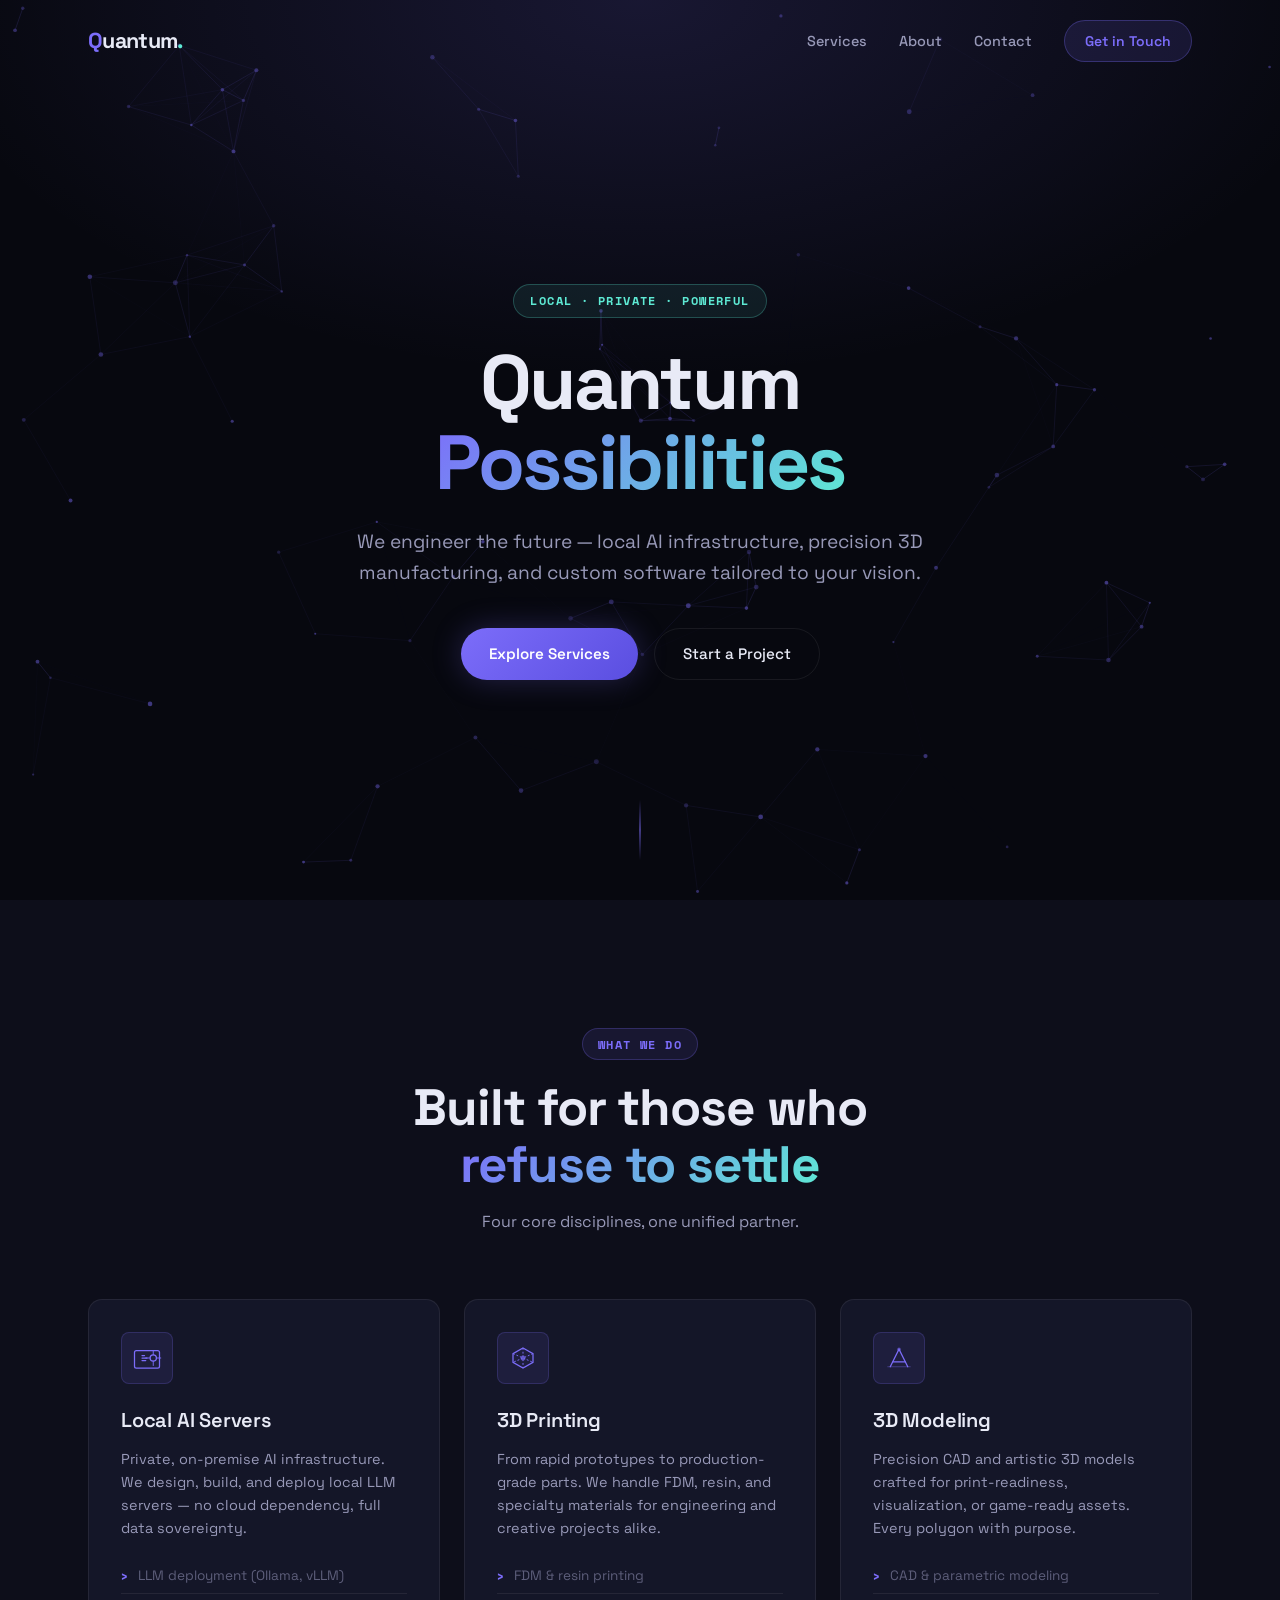
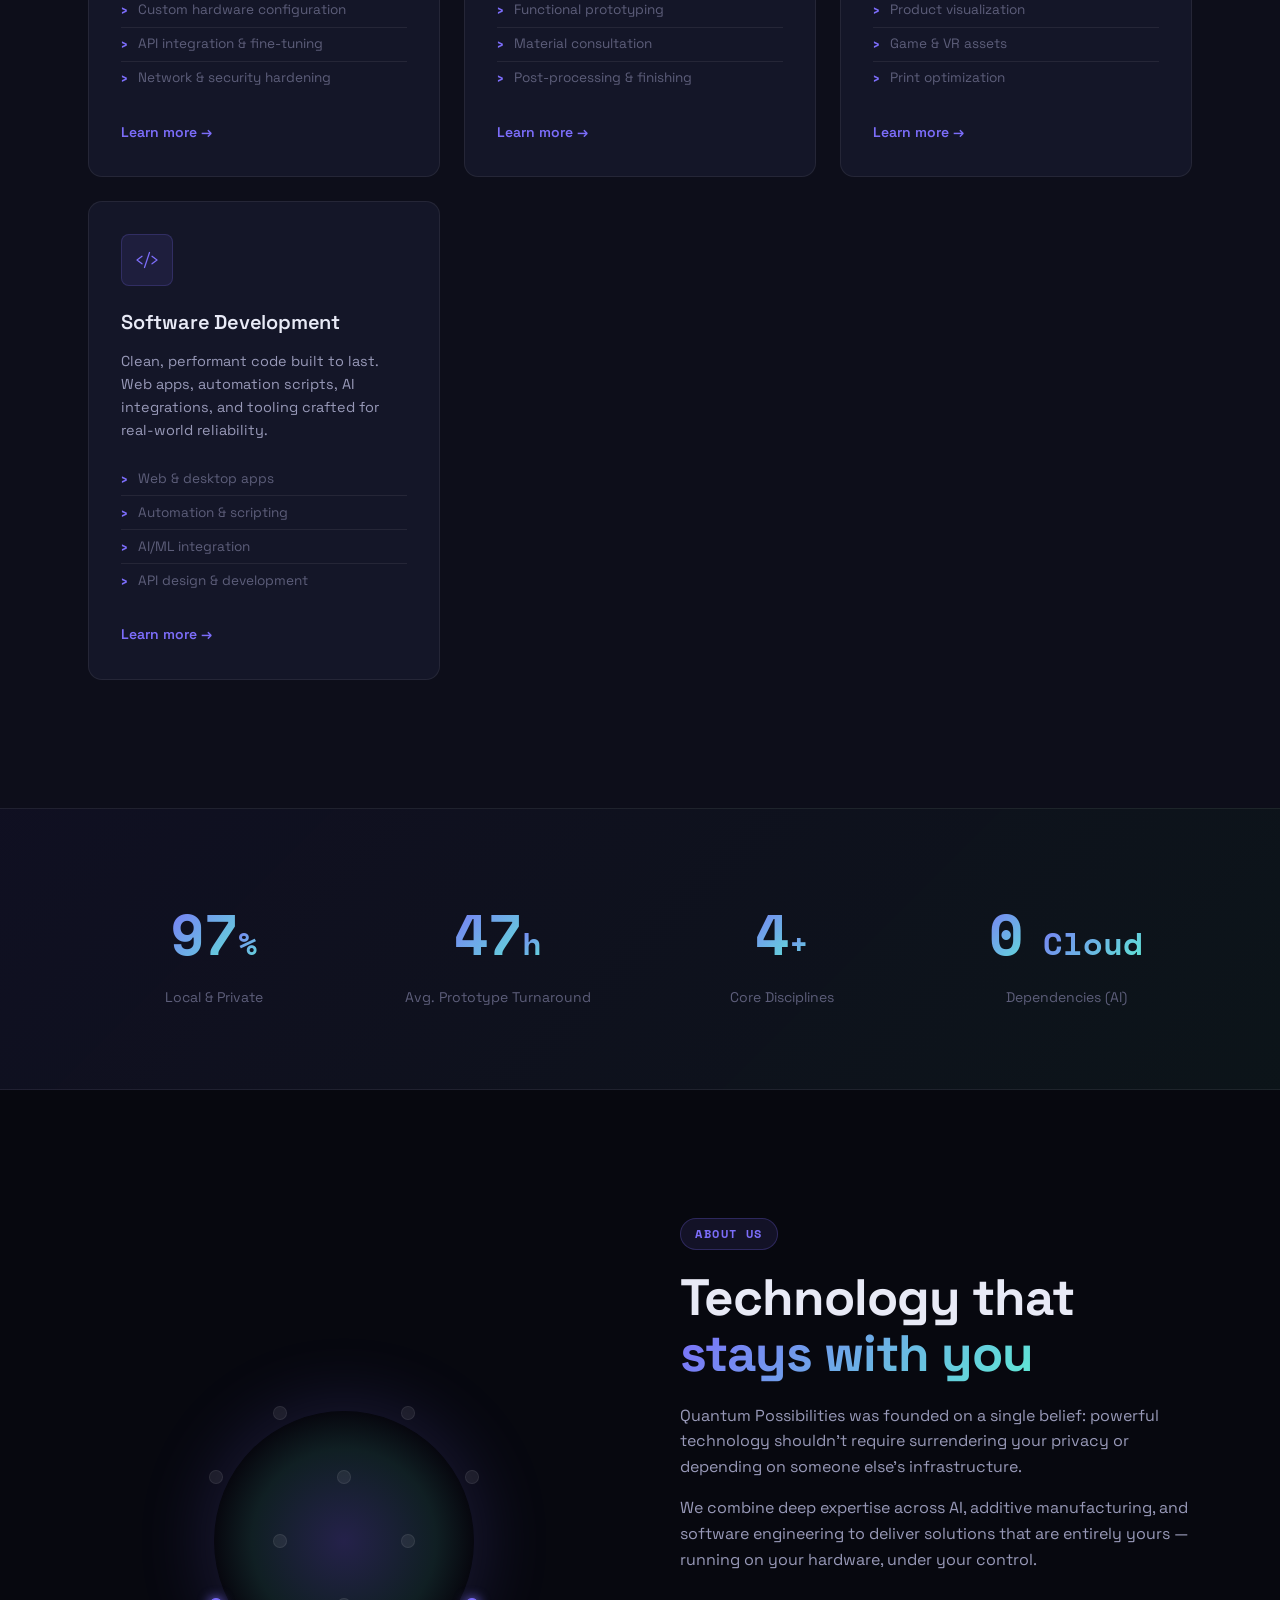
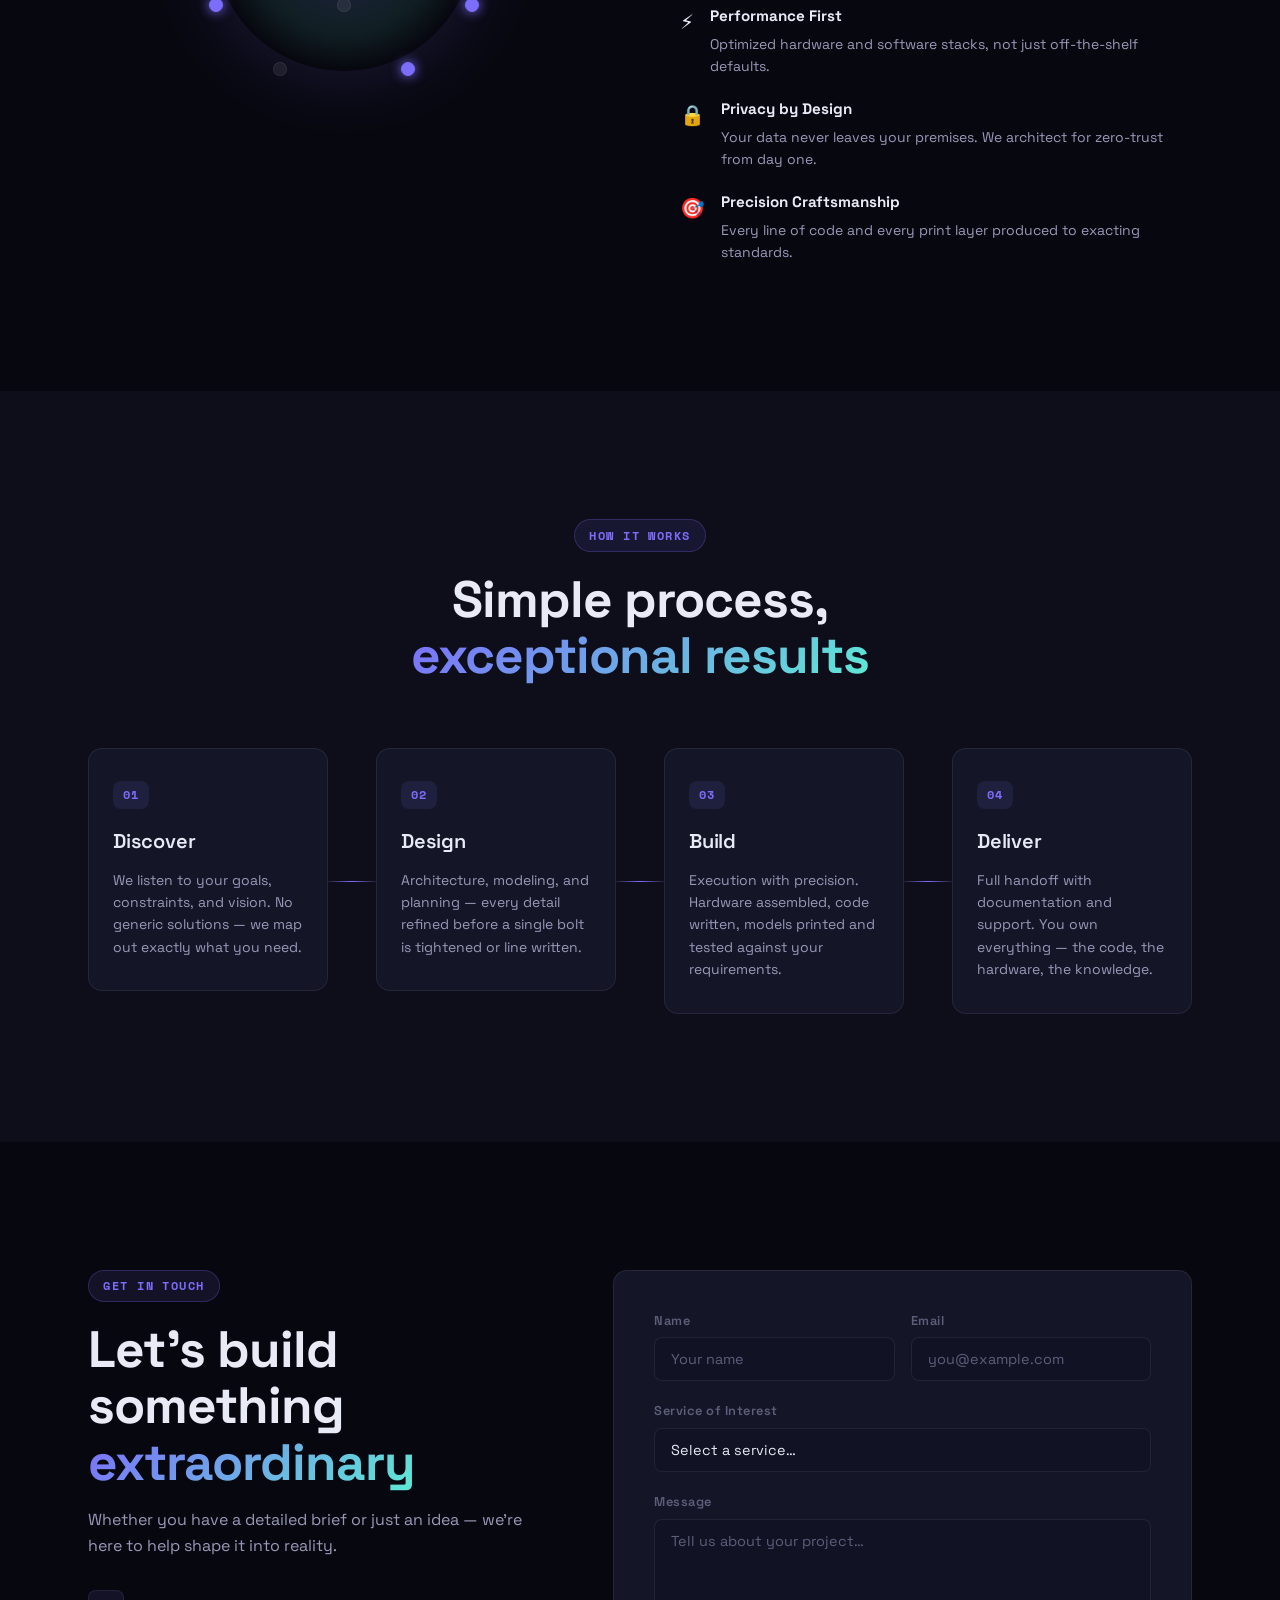
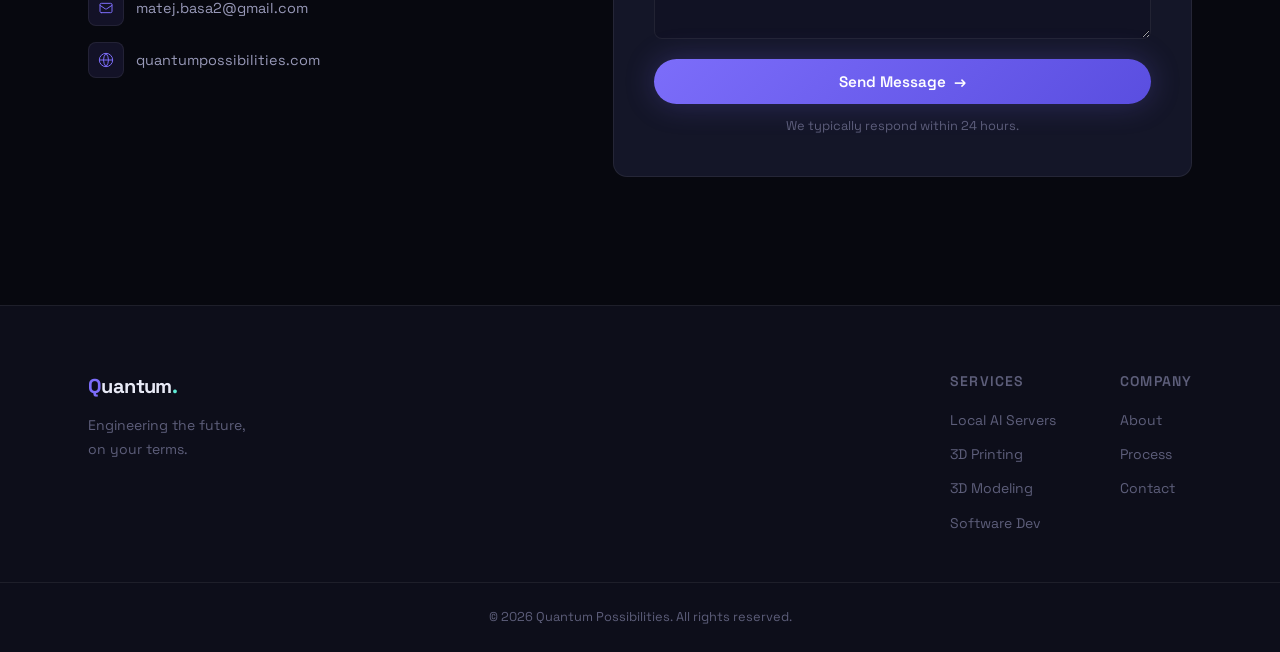
==== index.html @ c38cc066 "initial Quantum Possibilities site" ====
<!DOCTYPE html>
<html lang="en">
<head>
  <meta charset="UTF-8" />
  <meta name="viewport" content="width=device-width, initial-scale=1.0" />
  <title>Quantum Possibilities — AI · 3D · Code</title>
  <meta name="description" content="Quantum Possibilities specializes in local AI server setups, 3D printing, 3D modeling, and custom software development." />
  <link rel="stylesheet" href="assets/style.css" />
  <link rel="preconnect" href="https://fonts.googleapis.com" />
  <link rel="preconnect" href="https://fonts.gstatic.com" crossorigin />
  <link href="https://fonts.googleapis.com/css2?family=Space+Grotesk:wght@300;400;500;600;700&family=Space+Mono:wght@400;700&display=swap" rel="stylesheet" />
</head>
<body>

  <!-- NAV -->
  <nav id="nav">
    <div class="nav-inner">
      <a href="#hero" class="logo">
        <span class="logo-q">Q</span>uantum<span class="logo-dot">.</span>
      </a>
      <ul class="nav-links">
        <li><a href="#services">Services</a></li>
        <li><a href="#about">About</a></li>
        <li><a href="#contact">Contact</a></li>
      </ul>
      <a href="#contact" class="btn-nav">Get in Touch</a>
      <button class="hamburger" id="hamburger" aria-label="Toggle menu">
        <span></span><span></span><span></span>
      </button>
    </div>
    <div class="mobile-menu" id="mobile-menu">
      <a href="#services">Services</a>
      <a href="#about">About</a>
      <a href="#contact">Contact</a>
    </div>
  </nav>

  <!-- HERO -->
  <section id="hero">
    <canvas id="particle-canvas"></canvas>
    <div class="hero-content">
      <div class="hero-badge reveal">Local · Private · Powerful</div>
      <h1 class="reveal">
        Quantum<br />
        <span class="gradient-text">Possibilities</span>
      </h1>
      <p class="hero-sub reveal">
        We engineer the future — local AI infrastructure, precision 3D manufacturing,
        and custom software tailored to your vision.
      </p>
      <div class="hero-cta reveal">
        <a href="#services" class="btn-primary">Explore Services</a>
        <a href="#contact" class="btn-ghost">Start a Project</a>
      </div>
    </div>
    <div class="scroll-indicator">
      <div class="scroll-line"></div>
    </div>
  </section>

  <!-- SERVICES -->
  <section id="services">
    <div class="container">
      <div class="section-header">
        <span class="section-label reveal">What We Do</span>
        <h2 class="reveal">Built for those who<br /><span class="gradient-text">refuse to settle</span></h2>
        <p class="section-sub reveal">Four core disciplines, one unified partner.</p>
      </div>

      <div class="services-grid">

        <div class="service-card reveal" data-delay="0">
          <div class="card-glow"></div>
          <div class="card-icon">
            <svg viewBox="0 0 48 48" fill="none" xmlns="http://www.w3.org/2000/svg">
              <rect x="4" y="12" width="40" height="28" rx="3" stroke="currentColor" stroke-width="2"/>
              <path d="M16 20h4M16 24h8M16 28h6" stroke="currentColor" stroke-width="2" stroke-linecap="round"/>
              <circle cx="34" cy="24" r="5" stroke="currentColor" stroke-width="2"/>
              <path d="M34 19v-7M34 29v7M29 24h-7M39 24h7" stroke="currentColor" stroke-width="1.5" stroke-linecap="round"/>
            </svg>
          </div>
          <h3>Local AI Servers</h3>
          <p>Private, on-premise AI infrastructure. We design, build, and deploy local LLM servers — no cloud dependency, full data sovereignty.</p>
          <ul class="card-features">
            <li>LLM deployment (Ollama, vLLM)</li>
            <li>Custom hardware configuration</li>
            <li>API integration & fine-tuning</li>
            <li>Network & security hardening</li>
          </ul>
          <a href="#contact" class="card-link">Learn more →</a>
        </div>

        <div class="service-card reveal" data-delay="100">
          <div class="card-glow"></div>
          <div class="card-icon">
            <svg viewBox="0 0 48 48" fill="none" xmlns="http://www.w3.org/2000/svg">
              <path d="M24 8L40 17V31L24 40L8 31V17L24 8Z" stroke="currentColor" stroke-width="2"/>
              <path d="M24 8V40M8 17L40 31M40 17L8 31" stroke="currentColor" stroke-width="1.5" stroke-dasharray="3 3"/>
              <circle cx="24" cy="24" r="4" fill="currentColor" opacity="0.6"/>
            </svg>
          </div>
          <h3>3D Printing</h3>
          <p>From rapid prototypes to production-grade parts. We handle FDM, resin, and specialty materials for engineering and creative projects alike.</p>
          <ul class="card-features">
            <li>FDM & resin printing</li>
            <li>Functional prototyping</li>
            <li>Material consultation</li>
            <li>Post-processing & finishing</li>
          </ul>
          <a href="#contact" class="card-link">Learn more →</a>
        </div>

        <div class="service-card reveal" data-delay="200">
          <div class="card-glow"></div>
          <div class="card-icon">
            <svg viewBox="0 0 48 48" fill="none" xmlns="http://www.w3.org/2000/svg">
              <path d="M10 38L24 10L38 38" stroke="currentColor" stroke-width="2" stroke-linecap="round"/>
              <path d="M14 30h20" stroke="currentColor" stroke-width="2" stroke-linecap="round"/>
              <circle cx="24" cy="10" r="3" fill="currentColor" opacity="0.5"/>
              <path d="M6 38h36" stroke="currentColor" stroke-width="1.5" stroke-linecap="round" opacity="0.4"/>
            </svg>
          </div>
          <h3>3D Modeling</h3>
          <p>Precision CAD and artistic 3D models crafted for print-readiness, visualization, or game-ready assets. Every polygon with purpose.</p>
          <ul class="card-features">
            <li>CAD & parametric modeling</li>
            <li>Product visualization</li>
            <li>Game & VR assets</li>
            <li>Print optimization</li>
          </ul>
          <a href="#contact" class="card-link">Learn more →</a>
        </div>

        <div class="service-card reveal" data-delay="300">
          <div class="card-glow"></div>
          <div class="card-icon">
            <svg viewBox="0 0 48 48" fill="none" xmlns="http://www.w3.org/2000/svg">
              <path d="M16 18L8 24L16 30" stroke="currentColor" stroke-width="2" stroke-linecap="round" stroke-linejoin="round"/>
              <path d="M32 18L40 24L32 30" stroke="currentColor" stroke-width="2" stroke-linecap="round" stroke-linejoin="round"/>
              <path d="M28 12L20 36" stroke="currentColor" stroke-width="2" stroke-linecap="round"/>
            </svg>
          </div>
          <h3>Software Development</h3>
          <p>Clean, performant code built to last. Web apps, automation scripts, AI integrations, and tooling crafted for real-world reliability.</p>
          <ul class="card-features">
            <li>Web & desktop apps</li>
            <li>Automation & scripting</li>
            <li>AI/ML integration</li>
            <li>API design & development</li>
          </ul>
          <a href="#contact" class="card-link">Learn more →</a>
        </div>

      </div>
    </div>
  </section>

  <!-- STATS -->
  <section id="stats">
    <div class="container">
      <div class="stats-grid">
        <div class="stat reveal">
          <span class="stat-number" data-target="100">0</span><span class="stat-suffix">%</span>
          <span class="stat-label">Local & Private</span>
        </div>
        <div class="stat reveal" data-delay="100">
          <span class="stat-number" data-target="48">0</span><span class="stat-suffix">h</span>
          <span class="stat-label">Avg. Prototype Turnaround</span>
        </div>
        <div class="stat reveal" data-delay="200">
          <span class="stat-number" data-target="4">0</span><span class="stat-suffix">+</span>
          <span class="stat-label">Core Disciplines</span>
        </div>
        <div class="stat reveal" data-delay="300">
          <span class="stat-number" data-target="0">0</span><span class="stat-suffix"> Cloud</span>
          <span class="stat-label">Dependencies (AI)</span>
        </div>
      </div>
    </div>
  </section>

  <!-- ABOUT -->
  <section id="about">
    <div class="container about-inner">
      <div class="about-visual reveal">
        <div class="about-orb"></div>
        <div class="about-grid-art">
          <div class="grid-node" style="--r:1;--c:2"></div>
          <div class="grid-node" style="--r:1;--c:4"></div>
          <div class="grid-node" style="--r:2;--c:1"></div>
          <div class="grid-node" style="--r:2;--c:3"></div>
          <div class="grid-node" style="--r:2;--c:5"></div>
          <div class="grid-node" style="--r:3;--c:2"></div>
          <div class="grid-node" style="--r:3;--c:4"></div>
          <div class="grid-node active" style="--r:4;--c:1"></div>
          <div class="grid-node" style="--r:4;--c:3"></div>
          <div class="grid-node active" style="--r:4;--c:5"></div>
          <div class="grid-node" style="--r:5;--c:2"></div>
          <div class="grid-node active" style="--r:5;--c:4"></div>
        </div>
      </div>
      <div class="about-text">
        <span class="section-label reveal">About Us</span>
        <h2 class="reveal">Technology that<br /><span class="gradient-text">stays with you</span></h2>
        <p class="reveal">Quantum Possibilities was founded on a single belief: powerful technology shouldn't require surrendering your privacy or depending on someone else's infrastructure.</p>
        <p class="reveal">We combine deep expertise across AI, additive manufacturing, and software engineering to deliver solutions that are entirely yours — running on your hardware, under your control.</p>
        <div class="about-pillars reveal">
          <div class="pillar">
            <span class="pillar-icon">⚡</span>
            <div>
              <strong>Performance First</strong>
              <p>Optimized hardware and software stacks, not just off-the-shelf defaults.</p>
            </div>
          </div>
          <div class="pillar">
            <span class="pillar-icon">🔒</span>
            <div>
              <strong>Privacy by Design</strong>
              <p>Your data never leaves your premises. We architect for zero-trust from day one.</p>
            </div>
          </div>
          <div class="pillar">
            <span class="pillar-icon">🎯</span>
            <div>
              <strong>Precision Craftsmanship</strong>
              <p>Every line of code and every print layer produced to exacting standards.</p>
            </div>
          </div>
        </div>
      </div>
    </div>
  </section>

  <!-- PROCESS -->
  <section id="process">
    <div class="container">
      <div class="section-header">
        <span class="section-label reveal">How It Works</span>
        <h2 class="reveal">Simple process,<br /><span class="gradient-text">exceptional results</span></h2>
      </div>
      <div class="process-steps">
        <div class="process-step reveal">
          <div class="step-num">01</div>
          <h3>Discover</h3>
          <p>We listen to your goals, constraints, and vision. No generic solutions — we map out exactly what you need.</p>
        </div>
        <div class="process-connector"></div>
        <div class="process-step reveal" data-delay="100">
          <div class="step-num">02</div>
          <h3>Design</h3>
          <p>Architecture, modeling, and planning — every detail refined before a single bolt is tightened or line written.</p>
        </div>
        <div class="process-connector"></div>
        <div class="process-step reveal" data-delay="200">
          <div class="step-num">03</div>
          <h3>Build</h3>
          <p>Execution with precision. Hardware assembled, code written, models printed and tested against your requirements.</p>
        </div>
        <div class="process-connector"></div>
        <div class="process-step reveal" data-delay="300">
          <div class="step-num">04</div>
          <h3>Deliver</h3>
          <p>Full handoff with documentation and support. You own everything — the code, the hardware, the knowledge.</p>
        </div>
      </div>
    </div>
  </section>

  <!-- CONTACT -->
  <section id="contact">
    <div class="container contact-inner">
      <div class="contact-info">
        <span class="section-label reveal">Get in Touch</span>
        <h2 class="reveal">Let's build something<br /><span class="gradient-text">extraordinary</span></h2>
        <p class="reveal">Whether you have a detailed brief or just an idea — we're here to help shape it into reality.</p>
        <div class="contact-details reveal">
          <div class="contact-item">
            <span class="contact-icon">
              <svg viewBox="0 0 24 24" fill="none"><path d="M3 8l7.89 5.26a2 2 0 002.22 0L21 8M5 19h14a2 2 0 002-2V7a2 2 0 00-2-2H5a2 2 0 00-2 2v10a2 2 0 002 2z" stroke="currentColor" stroke-width="1.5" stroke-linecap="round"/></svg>
            </span>
            <span>matej.basa2@gmail.com</span>
          </div>
          <div class="contact-item">
            <span class="contact-icon">
              <svg viewBox="0 0 24 24" fill="none"><circle cx="12" cy="12" r="10" stroke="currentColor" stroke-width="1.5"/><path d="M2 12h20M12 2a15.3 15.3 0 010 20M12 2a15.3 15.3 0 000 20" stroke="currentColor" stroke-width="1.5"/></svg>
            </span>
            <span>quantumpossibilities.com</span>
          </div>
        </div>
      </div>

      <form class="contact-form reveal" id="contact-form" novalidate>
        <div class="form-row">
          <div class="form-group">
            <label for="name">Name</label>
            <input type="text" id="name" name="name" placeholder="Your name" required />
          </div>
          <div class="form-group">
            <label for="email">Email</label>
            <input type="email" id="email" name="email" placeholder="you@example.com" required />
          </div>
        </div>
        <div class="form-group">
          <label for="service">Service of Interest</label>
          <select id="service" name="service">
            <option value="">Select a service…</option>
            <option value="ai">Local AI Server Setup</option>
            <option value="printing">3D Printing</option>
            <option value="modeling">3D Modeling</option>
            <option value="software">Software Development</option>
            <option value="multiple">Multiple Services</option>
          </select>
        </div>
        <div class="form-group">
          <label for="message">Message</label>
          <textarea id="message" name="message" rows="5" placeholder="Tell us about your project…" required></textarea>
        </div>
        <button type="submit" class="btn-primary btn-full">
          <span class="btn-text">Send Message</span>
          <span class="btn-icon">→</span>
        </button>
        <p class="form-note">We typically respond within 24 hours.</p>
        <div class="form-success" id="form-success">
          <span>✓</span> Message sent! We'll be in touch soon.
        </div>
      </form>
    </div>
  </section>

  <!-- FOOTER -->
  <footer id="footer">
    <div class="container footer-inner">
      <div class="footer-brand">
        <a href="#hero" class="logo">
          <span class="logo-q">Q</span>uantum<span class="logo-dot">.</span>
        </a>
        <p>Engineering the future,<br />on your terms.</p>
      </div>
      <div class="footer-links">
        <div class="footer-col">
          <h4>Services</h4>
          <a href="#services">Local AI Servers</a>
          <a href="#services">3D Printing</a>
          <a href="#services">3D Modeling</a>
          <a href="#services">Software Dev</a>
        </div>
        <div class="footer-col">
          <h4>Company</h4>
          <a href="#about">About</a>
          <a href="#process">Process</a>
          <a href="#contact">Contact</a>
        </div>
      </div>
    </div>
    <div class="footer-bottom">
      <p>© 2026 Quantum Possibilities. All rights reserved.</p>
    </div>
  </footer>

  <script src="assets/main.js"></script>
</body>
</html>
---- assets/style.css ----
/* =============================================
   QUANTUM POSSIBILITIES — STYLESHEET
   ============================================= */

/* ----------- RESET & BASE ----------- */
*, *::before, *::after { box-sizing: border-box; margin: 0; padding: 0; }

:root {
  --bg:        #07080f;
  --bg-2:      #0d0e1a;
  --bg-3:      #111224;
  --surface:   #141628;
  --border:    rgba(255,255,255,0.07);
  --text:      #e8eaf6;
  --text-2:    #9899b8;
  --text-3:    #5d5e7a;
  --accent:    #7c6dfa;
  --accent-2:  #5eead4;
  --glow:      rgba(124,109,250,0.25);
  --radius:    14px;
  --radius-sm: 8px;
  --shadow:    0 0 0 1px var(--border);
  --font:      'Space Grotesk', system-ui, sans-serif;
  --mono:      'Space Mono', monospace;
  --transition: 0.3s cubic-bezier(0.4, 0, 0.2, 1);
}

html { scroll-behavior: smooth; font-size: 16px; }

body {
  font-family: var(--font);
  background: var(--bg);
  color: var(--text);
  line-height: 1.6;
  overflow-x: hidden;
  -webkit-font-smoothing: antialiased;
}

::selection { background: var(--accent); color: #fff; }

a { color: inherit; text-decoration: none; }

img, svg { display: block; }

/* ----------- TYPOGRAPHY ----------- */
h1 { font-size: clamp(2.8rem, 6vw, 5.5rem); font-weight: 700; line-height: 1.05; letter-spacing: -0.03em; }
h2 { font-size: clamp(2rem, 4vw, 3.2rem); font-weight: 700; line-height: 1.1; letter-spacing: -0.02em; }
h3 { font-size: 1.25rem; font-weight: 600; letter-spacing: -0.01em; }
h4 { font-size: 0.875rem; font-weight: 600; text-transform: uppercase; letter-spacing: 0.08em; color: var(--text-3); }
p  { color: var(--text-2); }

.gradient-text {
  background: linear-gradient(135deg, var(--accent) 0%, var(--accent-2) 100%);
  -webkit-background-clip: text;
  -webkit-text-fill-color: transparent;
  background-clip: text;
}

/* ----------- LAYOUT ----------- */
.container { max-width: 1200px; margin: 0 auto; padding: 0 clamp(1.25rem, 5vw, 3rem); }

section { padding: clamp(5rem, 10vw, 8rem) 0; }

/* ----------- BUTTONS ----------- */
.btn-primary {
  display: inline-flex; align-items: center; gap: 0.5rem;
  background: linear-gradient(135deg, var(--accent), #5a4ee0);
  color: #fff; font-family: var(--font); font-size: 0.95rem; font-weight: 600;
  padding: 0.8rem 1.75rem; border-radius: 50px; border: none; cursor: pointer;
  transition: var(--transition); position: relative; overflow: hidden;
  box-shadow: 0 0 30px var(--glow);
}
.btn-primary::after {
  content: ''; position: absolute; inset: 0;
  background: linear-gradient(135deg, rgba(255,255,255,0.15), transparent);
  opacity: 0; transition: var(--transition);
}
.btn-primary:hover { transform: translateY(-2px); box-shadow: 0 0 50px var(--glow), 0 8px 30px rgba(0,0,0,0.4); }
.btn-primary:hover::after { opacity: 1; }

.btn-ghost {
  display: inline-flex; align-items: center; gap: 0.5rem;
  background: transparent; color: var(--text); font-family: var(--font);
  font-size: 0.95rem; font-weight: 500;
  padding: 0.8rem 1.75rem; border-radius: 50px;
  border: 1px solid var(--border); cursor: pointer;
  transition: var(--transition);
}
.btn-ghost:hover { border-color: var(--accent); color: var(--accent); background: rgba(124,109,250,0.08); }

.btn-nav {
  display: inline-flex; align-items: center;
  background: rgba(124,109,250,0.12); color: var(--accent);
  font-size: 0.875rem; font-weight: 600; padding: 0.55rem 1.25rem;
  border-radius: 50px; border: 1px solid rgba(124,109,250,0.3);
  transition: var(--transition);
}
.btn-nav:hover { background: rgba(124,109,250,0.2); }

.btn-full { width: 100%; justify-content: center; }
.btn-icon { transition: transform var(--transition); }
.btn-primary:hover .btn-icon { transform: translateX(4px); }

/* ----------- LABELS ----------- */
.section-label {
  display: inline-block; font-family: var(--mono); font-size: 0.75rem;
  font-weight: 700; letter-spacing: 0.12em; text-transform: uppercase;
  color: var(--accent); background: rgba(124,109,250,0.1);
  padding: 0.35rem 0.9rem; border-radius: 50px;
  border: 1px solid rgba(124,109,250,0.25); margin-bottom: 1.25rem;
}

/* ----------- NAV ----------- */
#nav {
  position: fixed; top: 0; left: 0; right: 0; z-index: 100;
  transition: background var(--transition), backdrop-filter var(--transition), box-shadow var(--transition);
  padding: 1.25rem 0;
}
#nav.scrolled {
  background: rgba(7,8,15,0.85); backdrop-filter: blur(20px) saturate(180%);
  box-shadow: 0 1px 0 var(--border); padding: 0.9rem 0;
}
.nav-inner {
  max-width: 1200px; margin: 0 auto; padding: 0 clamp(1.25rem, 5vw, 3rem);
  display: flex; align-items: center; gap: 2rem;
}
.logo {
  font-size: 1.35rem; font-weight: 700; letter-spacing: -0.03em;
  white-space: nowrap; flex-shrink: 0;
}
.logo-q { color: var(--accent); }
.logo-dot { color: var(--accent-2); }

.nav-links { display: flex; list-style: none; gap: 2rem; margin-left: auto; }
.nav-links a { font-size: 0.9rem; font-weight: 500; color: var(--text-2); transition: color var(--transition); }
.nav-links a:hover { color: var(--text); }

.hamburger { display: none; flex-direction: column; gap: 5px; background: none; border: none; cursor: pointer; padding: 4px; }
.hamburger span { display: block; width: 22px; height: 2px; background: var(--text); border-radius: 2px; transition: var(--transition); }

.mobile-menu {
  display: none; flex-direction: column; gap: 0;
  background: var(--bg-2); border-top: 1px solid var(--border);
  padding: 1rem clamp(1.25rem, 5vw, 3rem);
}
.mobile-menu a { padding: 0.75rem 0; font-size: 1rem; font-weight: 500; color: var(--text-2); border-bottom: 1px solid var(--border); }
.mobile-menu a:last-child { border-bottom: none; }
.mobile-menu.open { display: flex; }

@media (max-width: 768px) {
  .nav-links, .btn-nav { display: none; }
  .hamburger { display: flex; margin-left: auto; }
}

/* ----------- HERO ----------- */
#hero {
  min-height: 100vh; display: flex; align-items: center; justify-content: center;
  position: relative; overflow: hidden; padding: 8rem 2rem 4rem;
  background: radial-gradient(ellipse 80% 60% at 50% 0%, rgba(124,109,250,0.15) 0%, transparent 70%);
}

#particle-canvas {
  position: absolute; inset: 0; width: 100%; height: 100%;
  opacity: 0.6; pointer-events: none;
}

.hero-content {
  text-align: center; max-width: 820px;
  position: relative; z-index: 1;
}

.hero-badge {
  display: inline-flex; align-items: center; gap: 0.5rem;
  font-family: var(--mono); font-size: 0.75rem; font-weight: 700;
  letter-spacing: 0.12em; text-transform: uppercase;
  color: var(--accent-2); background: rgba(94,234,212,0.08);
  padding: 0.4rem 1rem; border-radius: 50px;
  border: 1px solid rgba(94,234,212,0.25); margin-bottom: 1.5rem;
}

.hero-content h1 { margin-bottom: 1.5rem; }

.hero-sub {
  font-size: clamp(1rem, 2vw, 1.2rem); max-width: 600px;
  margin: 0 auto 2.5rem; color: var(--text-2);
}

.hero-cta { display: flex; gap: 1rem; justify-content: center; flex-wrap: wrap; }

.scroll-indicator {
  position: absolute; bottom: 2.5rem; left: 50%; transform: translateX(-50%);
  display: flex; flex-direction: column; align-items: center; gap: 0.5rem;
}
.scroll-line {
  width: 1px; height: 60px;
  background: linear-gradient(to bottom, transparent, var(--accent), transparent);
  animation: scrollPulse 2s ease-in-out infinite;
}
@keyframes scrollPulse { 0%,100%{opacity:0.3;transform:scaleY(0.5)} 50%{opacity:1;transform:scaleY(1)} }

/* ----------- SERVICES ----------- */
#services { background: var(--bg-2); }

.section-header { text-align: center; margin-bottom: 4rem; }
.section-sub { max-width: 480px; margin: 1rem auto 0; font-size: 1rem; }

.services-grid {
  display: grid;
  grid-template-columns: repeat(auto-fit, minmax(min(100%, 280px), 1fr));
  gap: 1.5rem;
}

.service-card {
  position: relative; overflow: hidden;
  background: var(--surface); border: 1px solid var(--border);
  border-radius: var(--radius); padding: 2rem;
  transition: transform var(--transition), border-color var(--transition), box-shadow var(--transition);
  cursor: default;
}
.service-card:hover {
  transform: translateY(-4px);
  border-color: rgba(124,109,250,0.4);
  box-shadow: 0 20px 60px rgba(0,0,0,0.4), 0 0 0 1px rgba(124,109,250,0.15), inset 0 1px 0 rgba(255,255,255,0.05);
}
.card-glow {
  position: absolute; top: -60px; right: -60px; width: 180px; height: 180px;
  background: radial-gradient(circle, var(--glow), transparent 70%);
  opacity: 0; transition: opacity 0.4s ease; pointer-events: none;
}
.service-card:hover .card-glow { opacity: 1; }

.card-icon {
  width: 52px; height: 52px; color: var(--accent); margin-bottom: 1.25rem;
  background: rgba(124,109,250,0.1); border-radius: var(--radius-sm);
  display: flex; align-items: center; justify-content: center; padding: 10px;
  border: 1px solid rgba(124,109,250,0.2);
}
.card-icon svg { width: 100%; height: 100%; }

.service-card h3 { margin-bottom: 0.75rem; }
.service-card > p { font-size: 0.9rem; margin-bottom: 1.25rem; }

.card-features { list-style: none; margin-bottom: 1.5rem; }
.card-features li {
  font-size: 0.85rem; color: var(--text-3); padding: 0.35rem 0;
  border-bottom: 1px solid var(--border); display: flex; align-items: center; gap: 0.6rem;
}
.card-features li::before { content: '›'; color: var(--accent); font-weight: 700; }
.card-features li:last-child { border-bottom: none; }

.card-link { font-size: 0.875rem; font-weight: 600; color: var(--accent); transition: gap var(--transition); }
.card-link:hover { text-decoration: underline; text-underline-offset: 3px; }

/* ----------- STATS ----------- */
#stats {
  padding: 5rem 0;
  background: linear-gradient(135deg, rgba(124,109,250,0.08) 0%, rgba(94,234,212,0.05) 100%);
  border-top: 1px solid var(--border); border-bottom: 1px solid var(--border);
}

.stats-grid {
  display: grid; grid-template-columns: repeat(auto-fit, minmax(180px, 1fr));
  gap: 2rem; text-align: center;
}

.stat { }
.stat-number {
  display: inline; font-size: clamp(2.5rem, 5vw, 3.5rem); font-weight: 700;
  font-family: var(--mono);
  background: linear-gradient(135deg, var(--accent), var(--accent-2));
  -webkit-background-clip: text; -webkit-text-fill-color: transparent; background-clip: text;
}
.stat-suffix {
  font-size: clamp(1.5rem, 3vw, 2rem); font-weight: 700; font-family: var(--mono);
  background: linear-gradient(135deg, var(--accent), var(--accent-2));
  -webkit-background-clip: text; -webkit-text-fill-color: transparent; background-clip: text;
}
.stat-label { display: block; font-size: 0.875rem; color: var(--text-3); margin-top: 0.5rem; }

/* ----------- ABOUT ----------- */
#about { background: var(--bg); }

.about-inner {
  display: grid; grid-template-columns: 1fr 1fr; gap: 5rem; align-items: center;
}
@media (max-width: 900px) { .about-inner { grid-template-columns: 1fr; gap: 3rem; } }

.about-visual {
  position: relative; display: flex; align-items: center; justify-content: center;
  min-height: 380px;
}

.about-orb {
  width: 260px; height: 260px; border-radius: 50%;
  background: radial-gradient(circle, rgba(124,109,250,0.25) 0%, rgba(94,234,212,0.1) 50%, transparent 70%);
  position: absolute;
  animation: orbFloat 6s ease-in-out infinite;
  box-shadow: 0 0 80px rgba(124,109,250,0.2);
}
@keyframes orbFloat {
  0%,100%{transform:translateY(0) scale(1)} 50%{transform:translateY(-16px) scale(1.04)}
}

.about-grid-art {
  display: grid; grid-template-columns: repeat(5, 40px); grid-template-rows: repeat(5, 40px);
  gap: 24px; position: relative; z-index: 1;
}
.grid-node {
  grid-column: var(--c); grid-row: var(--r);
  width: 14px; height: 14px; border-radius: 50%;
  background: var(--border); border: 1px solid var(--border);
  justify-self: center; align-self: center;
  animation: nodePulse 4s ease-in-out infinite;
  animation-delay: calc(var(--r) * 300ms + var(--c) * 200ms);
}
.grid-node.active {
  background: var(--accent); border-color: var(--accent);
  box-shadow: 0 0 12px var(--accent);
}
@keyframes nodePulse {
  0%,100%{opacity:0.3;transform:scale(0.8)} 50%{opacity:1;transform:scale(1.2)}
}

.about-text h2 { margin-bottom: 1.25rem; }
.about-text > p { margin-bottom: 1rem; font-size: 1rem; }

.about-pillars { display: flex; flex-direction: column; gap: 1.25rem; margin-top: 2rem; }
.pillar { display: flex; gap: 1rem; align-items: flex-start; }
.pillar-icon { font-size: 1.25rem; flex-shrink: 0; margin-top: 2px; }
.pillar strong { display: block; font-size: 0.95rem; margin-bottom: 0.25rem; }
.pillar p { font-size: 0.875rem; }

/* ----------- PROCESS ----------- */
#process { background: var(--bg-2); }

.process-steps {
  display: grid;
  grid-template-columns: 1fr auto 1fr auto 1fr auto 1fr;
  align-items: start;
  margin-top: 3rem;
}

.process-step {
  padding: 2rem 1.5rem;
  background: var(--surface); border: 1px solid var(--border);
  border-radius: var(--radius); position: relative;
  transition: var(--transition);
}
.process-step:hover { border-color: rgba(124,109,250,0.4); transform: translateY(-3px); }

.step-num {
  font-family: var(--mono); font-size: 0.75rem; font-weight: 700;
  color: var(--accent); letter-spacing: 0.1em; margin-bottom: 1rem;
  background: rgba(124,109,250,0.1); display: inline-block;
  padding: 0.25rem 0.6rem; border-radius: var(--radius-sm);
}
.process-step h3 { margin-bottom: 0.75rem; }
.process-step p { font-size: 0.875rem; }

.process-connector {
  width: 3rem; align-self: center;
  display: flex; align-items: center; justify-content: center;
}
.process-connector::before {
  content: ''; display: block; width: 100%; height: 1px;
  background: linear-gradient(90deg, var(--border), var(--accent), var(--border));
}

/* Tablet: 2×2 grid, hide connectors */
@media (max-width: 900px) {
  .process-steps {
    grid-template-columns: 1fr 1fr;
    gap: 1rem;
  }
  .process-connector { display: none; }
}

/* Mobile: single column */
@media (max-width: 540px) {
  .process-steps { grid-template-columns: 1fr; }
}

/* ----------- CONTACT ----------- */
#contact { background: var(--bg); }

.contact-inner {
  display: grid; grid-template-columns: 1fr 1.3fr; gap: 5rem; align-items: start;
}
@media (max-width: 900px) { .contact-inner { grid-template-columns: 1fr; gap: 3rem; } }

.contact-info h2 { margin-bottom: 1rem; }
.contact-info > p { margin-bottom: 2rem; }

.contact-details { display: flex; flex-direction: column; gap: 1rem; }
.contact-item { display: flex; align-items: center; gap: 0.75rem; font-size: 0.9rem; color: var(--text-2); }
.contact-icon { width: 36px; height: 36px; flex-shrink: 0; display: flex; align-items: center; justify-content: center; background: rgba(124,109,250,0.1); border-radius: var(--radius-sm); border: 1px solid var(--border); }
.contact-icon svg { width: 16px; height: 16px; color: var(--accent); }

/* FORM */
.contact-form {
  background: var(--surface); border: 1px solid var(--border);
  border-radius: var(--radius); padding: 2.5rem; display: flex; flex-direction: column; gap: 1.25rem;
}

.form-row { display: grid; grid-template-columns: 1fr 1fr; gap: 1rem; }
@media (max-width: 560px) { .form-row { grid-template-columns: 1fr; } }

.form-group { display: flex; flex-direction: column; gap: 0.4rem; }
.form-group label { font-size: 0.8rem; font-weight: 600; color: var(--text-3); letter-spacing: 0.04em; }

input, select, textarea {
  background: var(--bg-3); color: var(--text);
  border: 1px solid var(--border); border-radius: var(--radius-sm);
  padding: 0.75rem 1rem; font-family: var(--font); font-size: 0.9rem;
  transition: border-color var(--transition), box-shadow var(--transition);
  width: 100%; outline: none;
}
input::placeholder, textarea::placeholder { color: var(--text-3); }
input:focus, select:focus, textarea:focus {
  border-color: var(--accent);
  box-shadow: 0 0 0 3px rgba(124,109,250,0.15);
}
select { appearance: none; cursor: pointer; }
select option { background: var(--bg-2); }
textarea { resize: vertical; min-height: 120px; }

.form-note { font-size: 0.8rem; color: var(--text-3); text-align: center; margin-top: -0.5rem; }

.form-success {
  display: none; background: rgba(94,234,212,0.1); border: 1px solid rgba(94,234,212,0.3);
  color: var(--accent-2); border-radius: var(--radius-sm); padding: 1rem;
  text-align: center; font-size: 0.9rem; font-weight: 600;
}
.form-success.show { display: block; }

/* ----------- FOOTER ----------- */
#footer {
  background: var(--bg-2); border-top: 1px solid var(--border);
  padding: 4rem 0 0;
}

.footer-inner {
  display: flex; justify-content: space-between; gap: 3rem;
  flex-wrap: wrap; padding-bottom: 3rem;
}

.footer-brand .logo { font-size: 1.25rem; margin-bottom: 0.75rem; display: inline-block; }
.footer-brand p { font-size: 0.875rem; color: var(--text-3); line-height: 1.7; }

.footer-links { display: flex; gap: 4rem; flex-wrap: wrap; }

.footer-col { display: flex; flex-direction: column; gap: 0.75rem; }
.footer-col h4 { margin-bottom: 0.25rem; }
.footer-col a { font-size: 0.875rem; color: var(--text-3); transition: color var(--transition); }
.footer-col a:hover { color: var(--text); }

.footer-bottom {
  border-top: 1px solid var(--border); padding: 1.5rem clamp(1.25rem, 5vw, 3rem);
  text-align: center;
}
.footer-bottom p { font-size: 0.8rem; color: var(--text-3); }

/* ----------- REVEAL ANIMATIONS ----------- */
.reveal {
  opacity: 0; transform: translateY(28px);
  transition: opacity 0.7s cubic-bezier(0.4, 0, 0.2, 1), transform 0.7s cubic-bezier(0.4, 0, 0.2, 1);
}
.reveal.visible { opacity: 1; transform: translateY(0); }
[data-delay="100"] { transition-delay: 0.1s !important; }
[data-delay="200"] { transition-delay: 0.2s !important; }
[data-delay="300"] { transition-delay: 0.3s !important; }

/* ----------- SCROLLBAR ----------- */
::-webkit-scrollbar { width: 6px; }
::-webkit-scrollbar-track { background: var(--bg); }
::-webkit-scrollbar-thumb { background: var(--border); border-radius: 3px; }
::-webkit-scrollbar-thumb:hover { background: var(--text-3); }
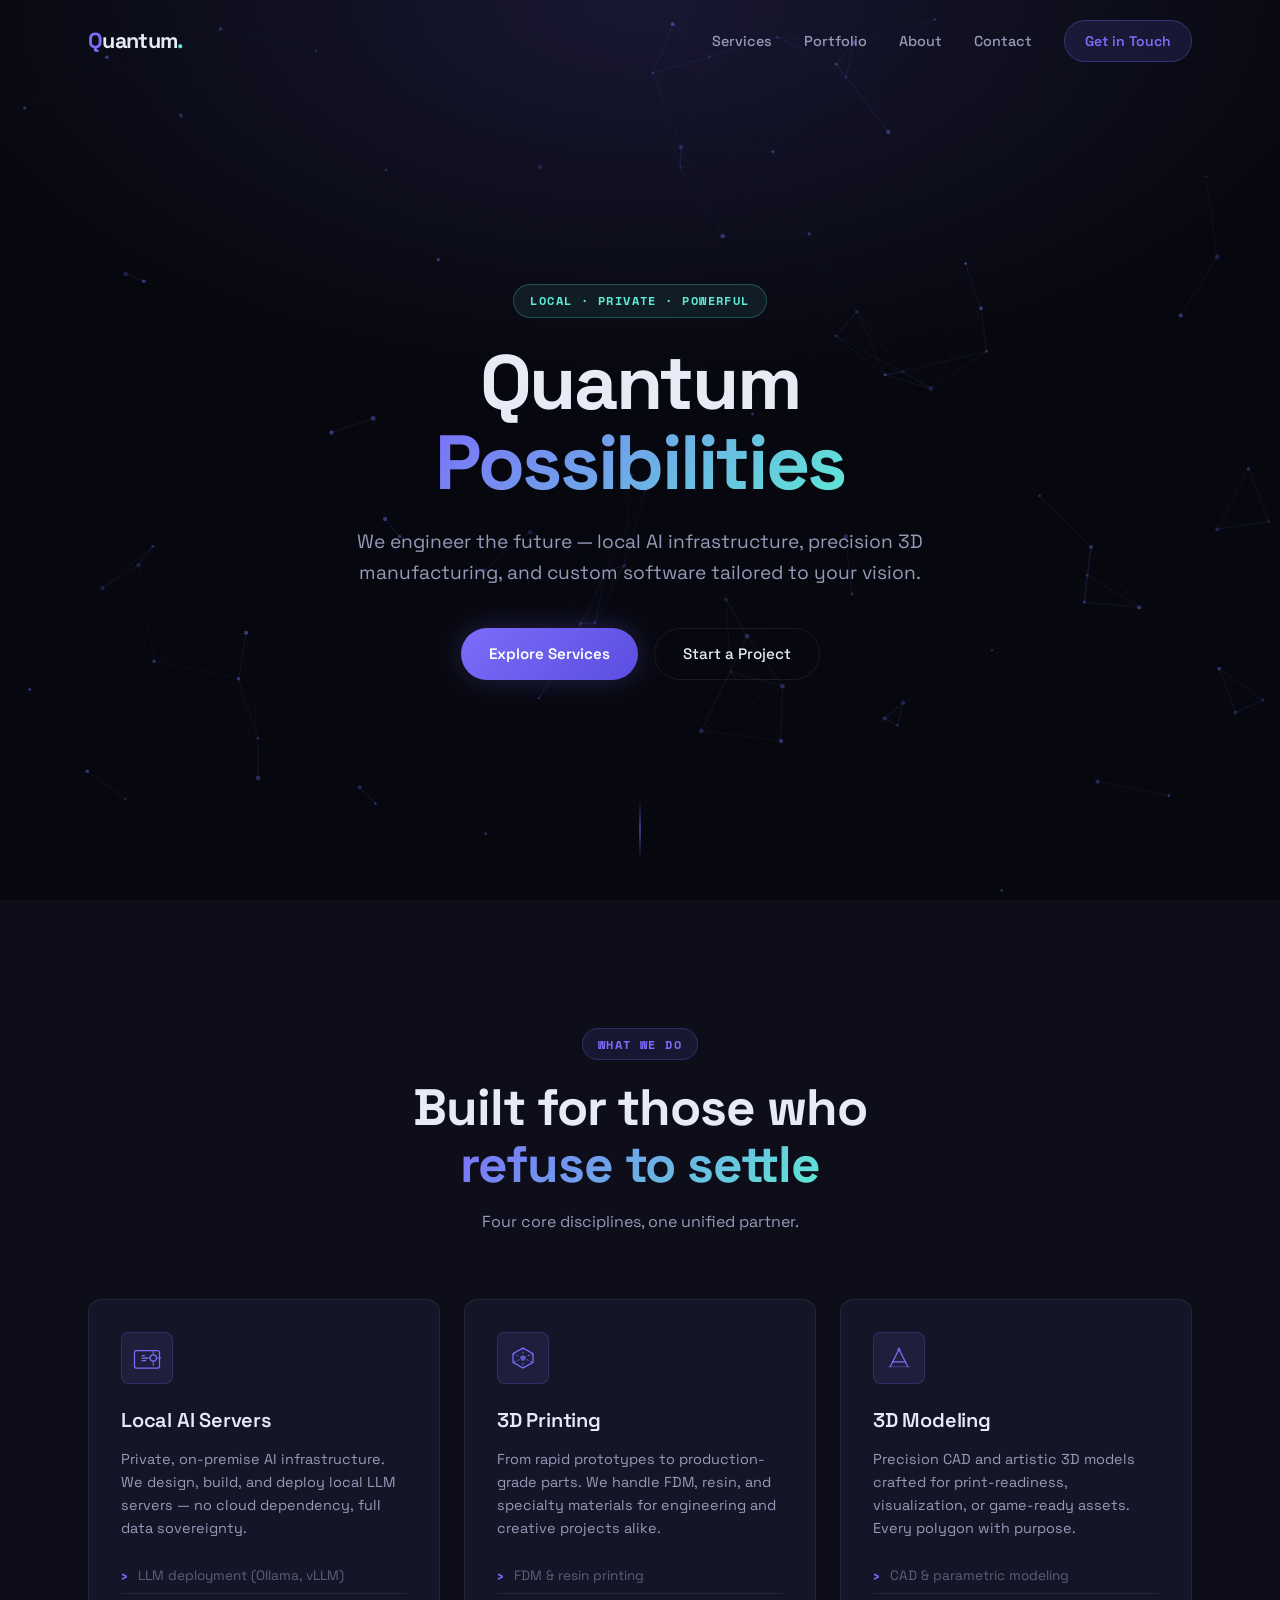
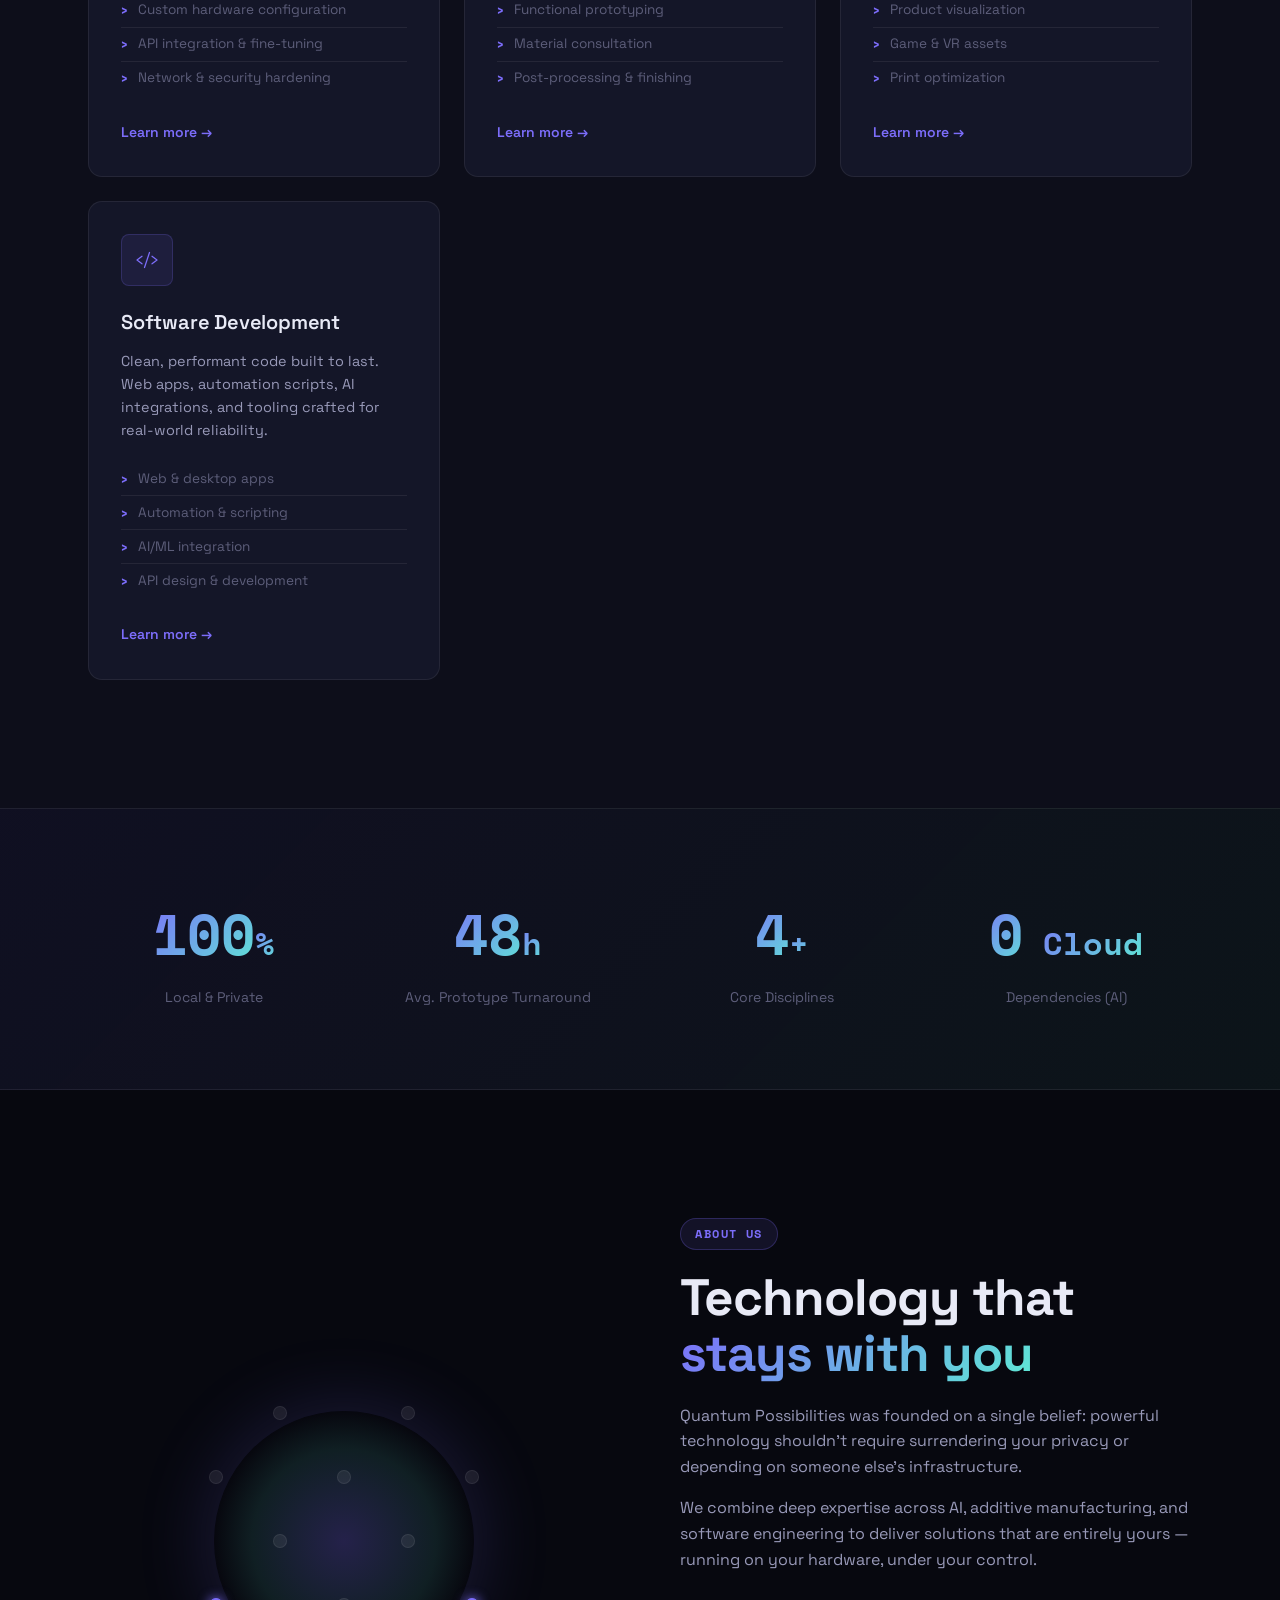
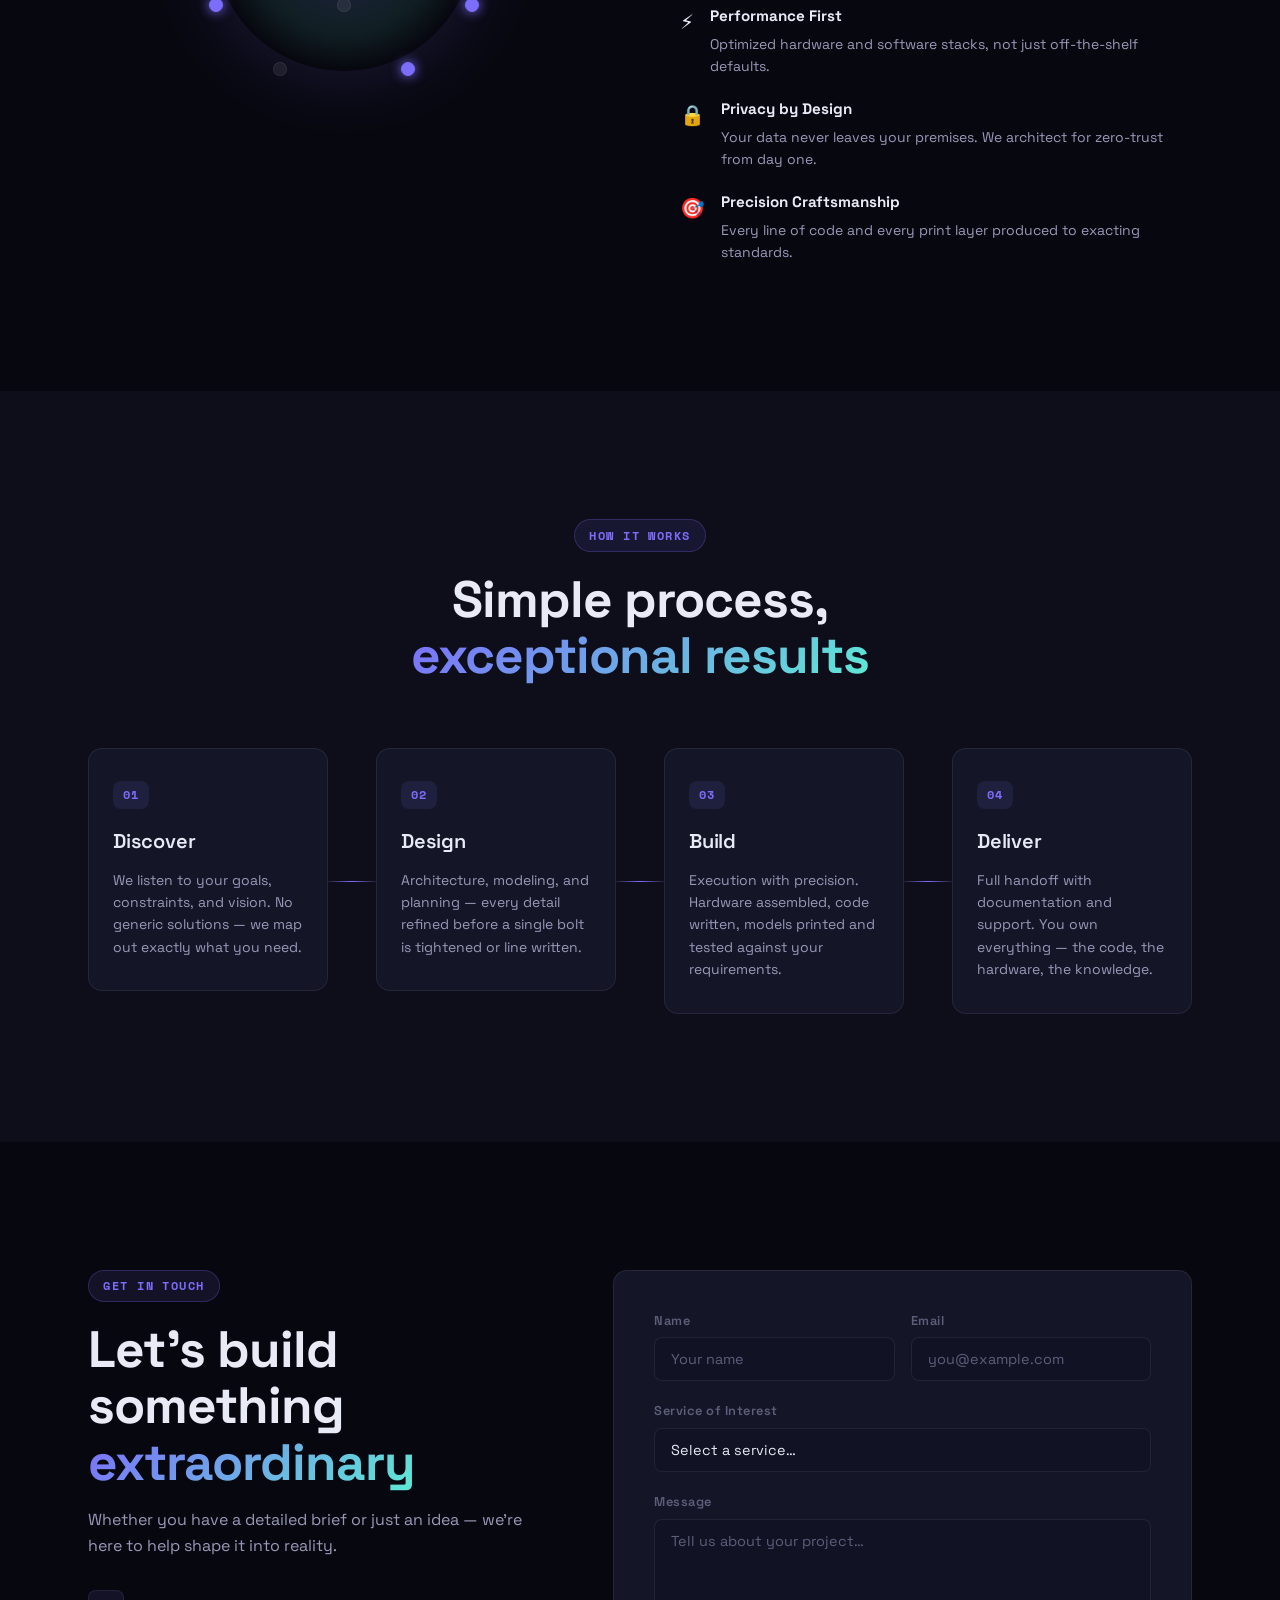
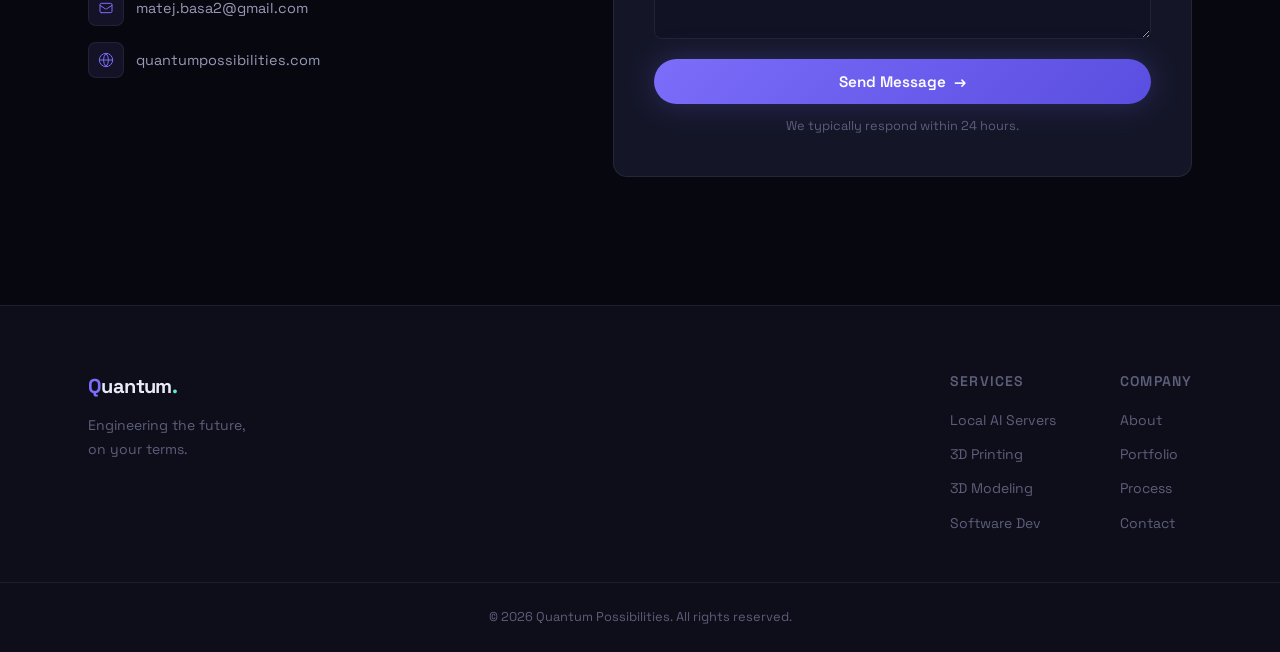
==== commit 8462c465: "setup" ====
--- a/index.html
+++ b/index.html
@@ -20,6 +20,7 @@
       </a>
       <ul class="nav-links">
         <li><a href="#services">Services</a></li>
+        <li><a href="portfolio.html">Portfolio</a></li>
         <li><a href="#about">About</a></li>
         <li><a href="#contact">Contact</a></li>
       </ul>
@@ -30,6 +31,7 @@
     </div>
     <div class="mobile-menu" id="mobile-menu">
       <a href="#services">Services</a>
+      <a href="portfolio.html">Portfolio</a>
       <a href="#about">About</a>
       <a href="#contact">Contact</a>
     </div>
@@ -347,6 +349,7 @@
         <div class="footer-col">
           <h4>Company</h4>
           <a href="#about">About</a>
+          <a href="portfolio.html">Portfolio</a>
           <a href="#process">Process</a>
           <a href="#contact">Contact</a>
         </div>
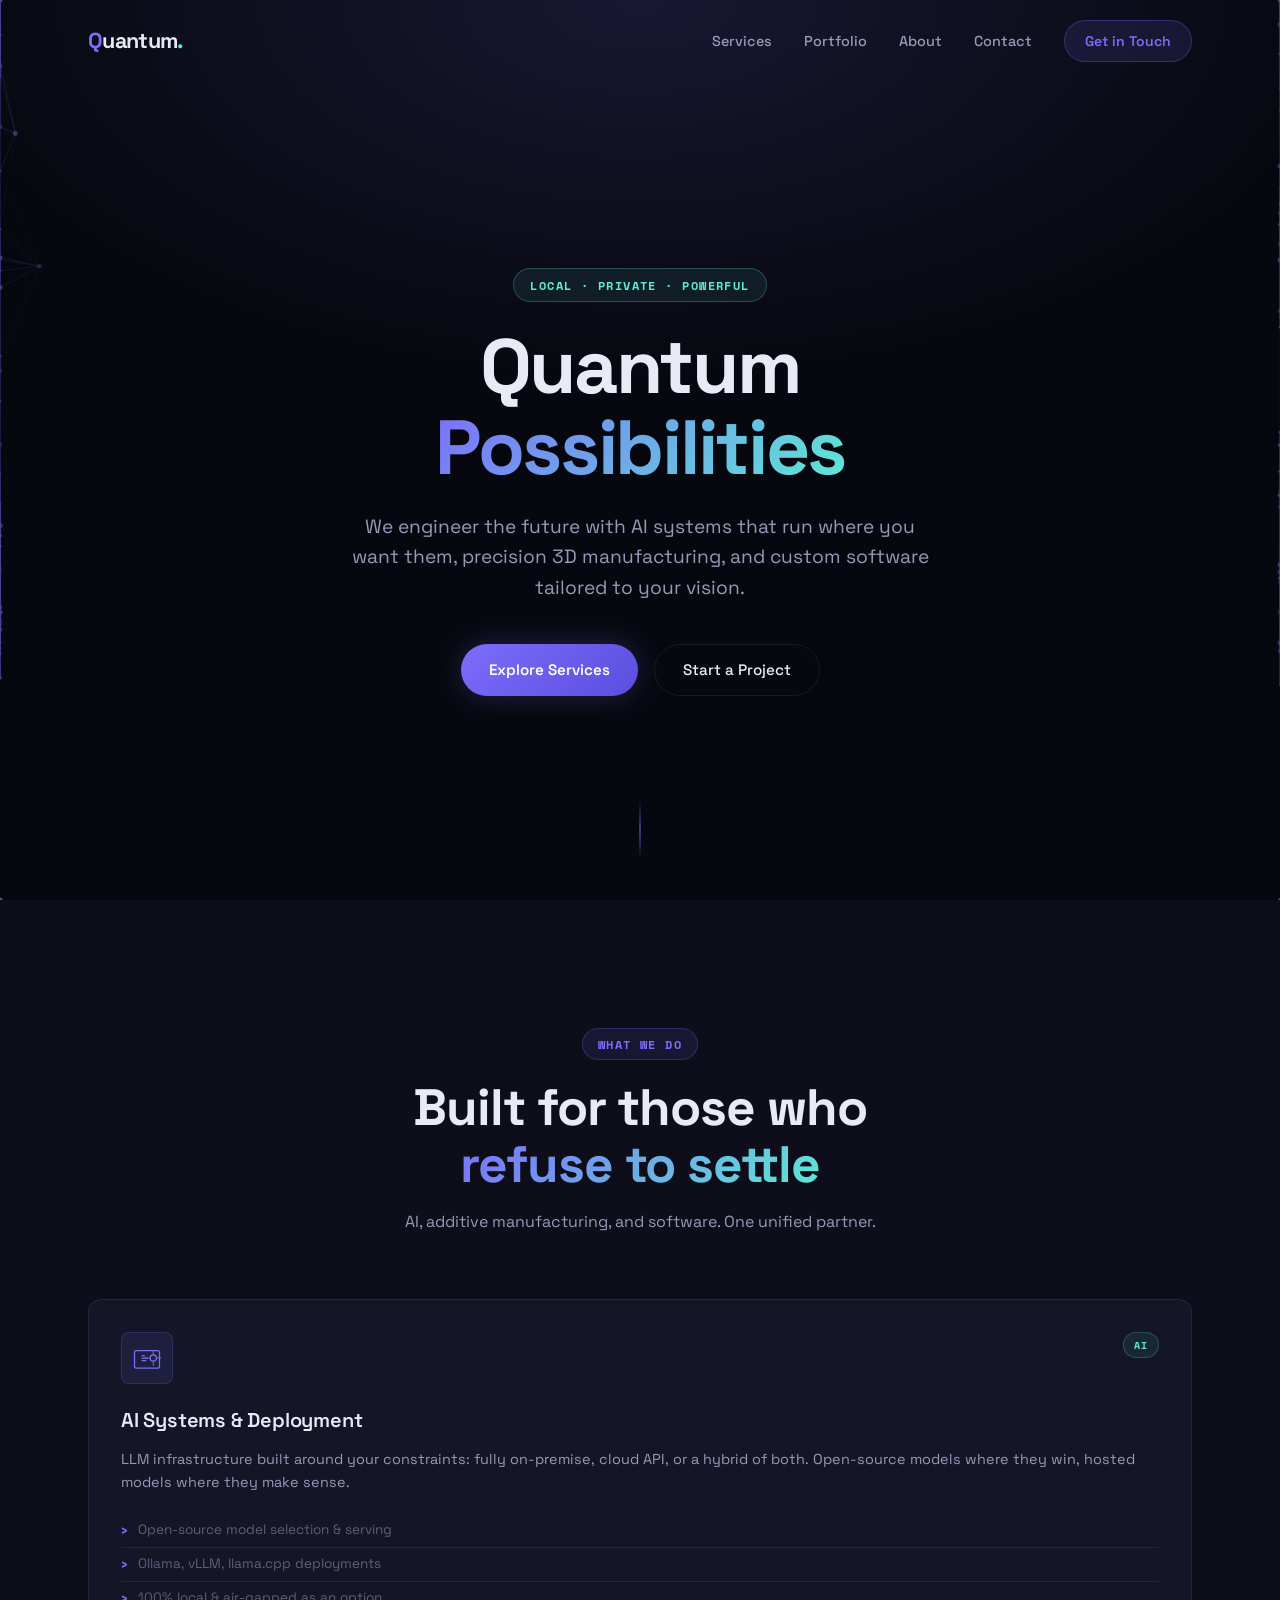
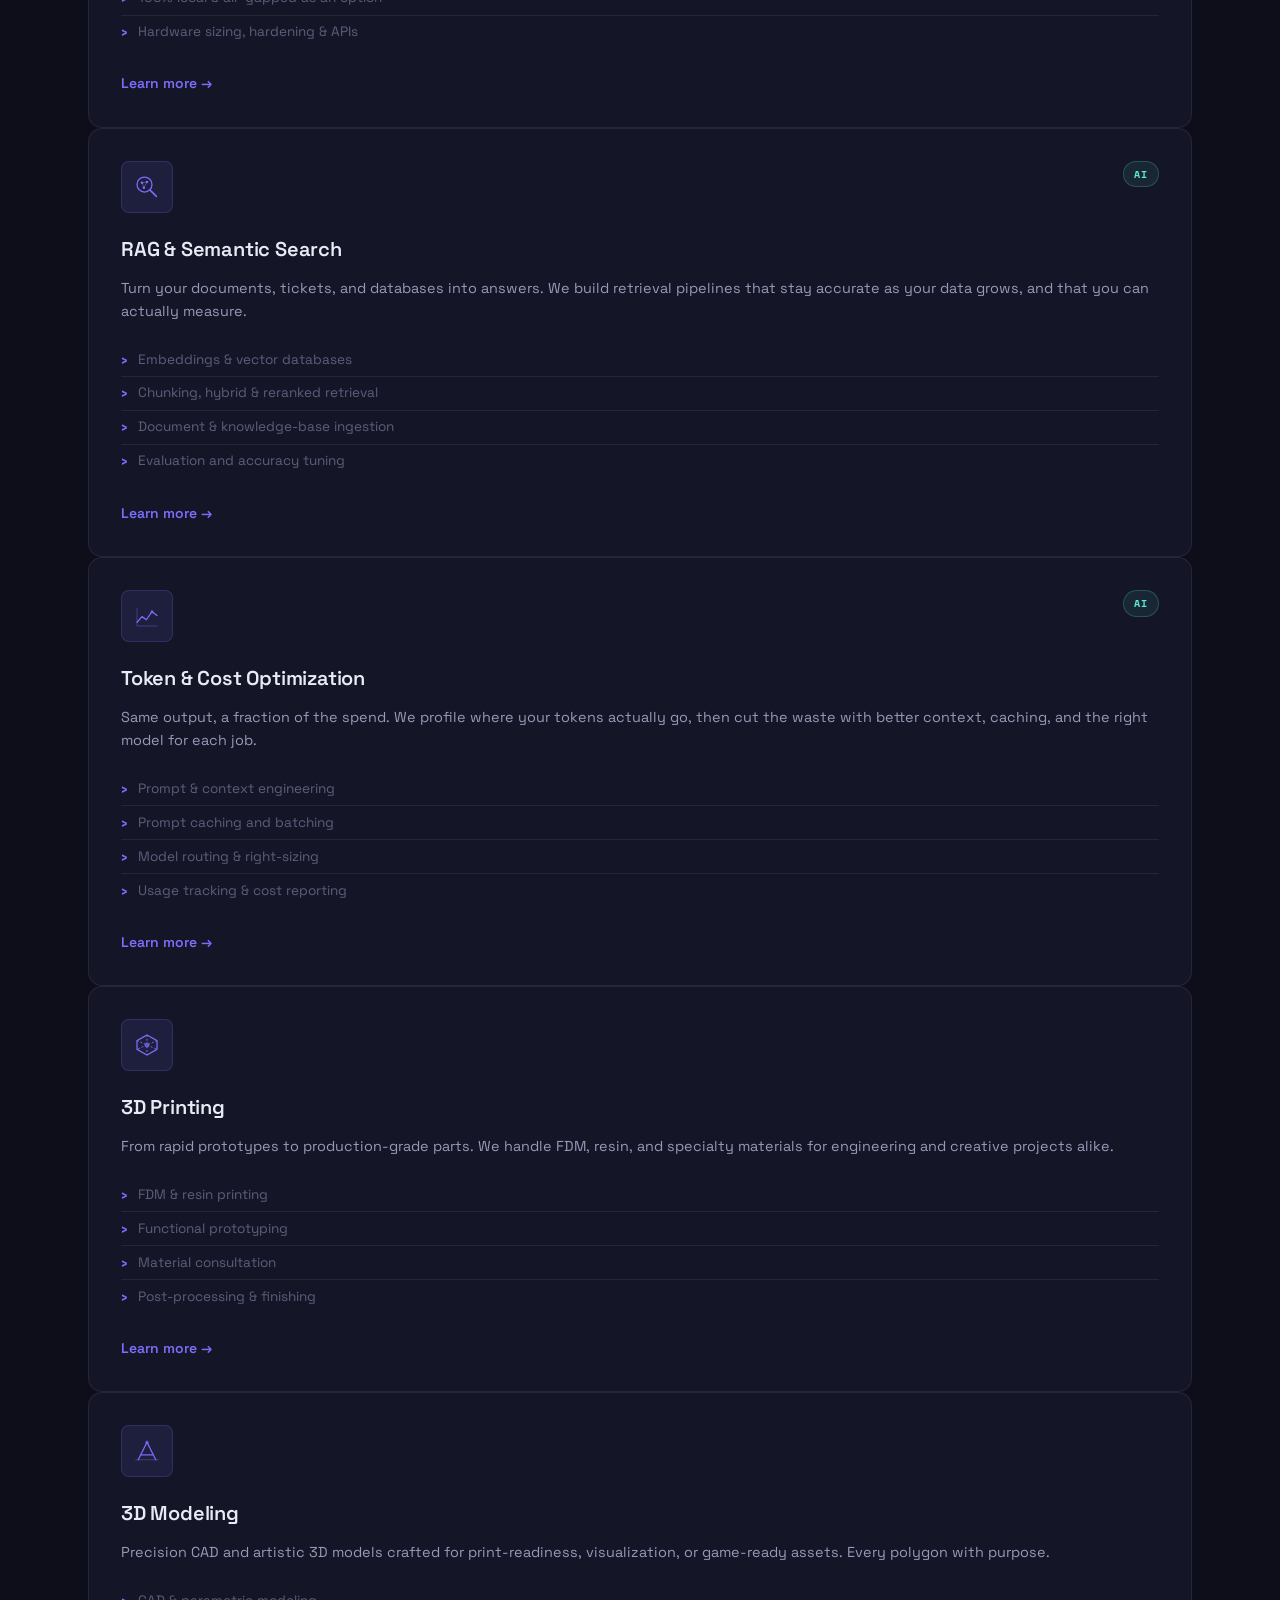
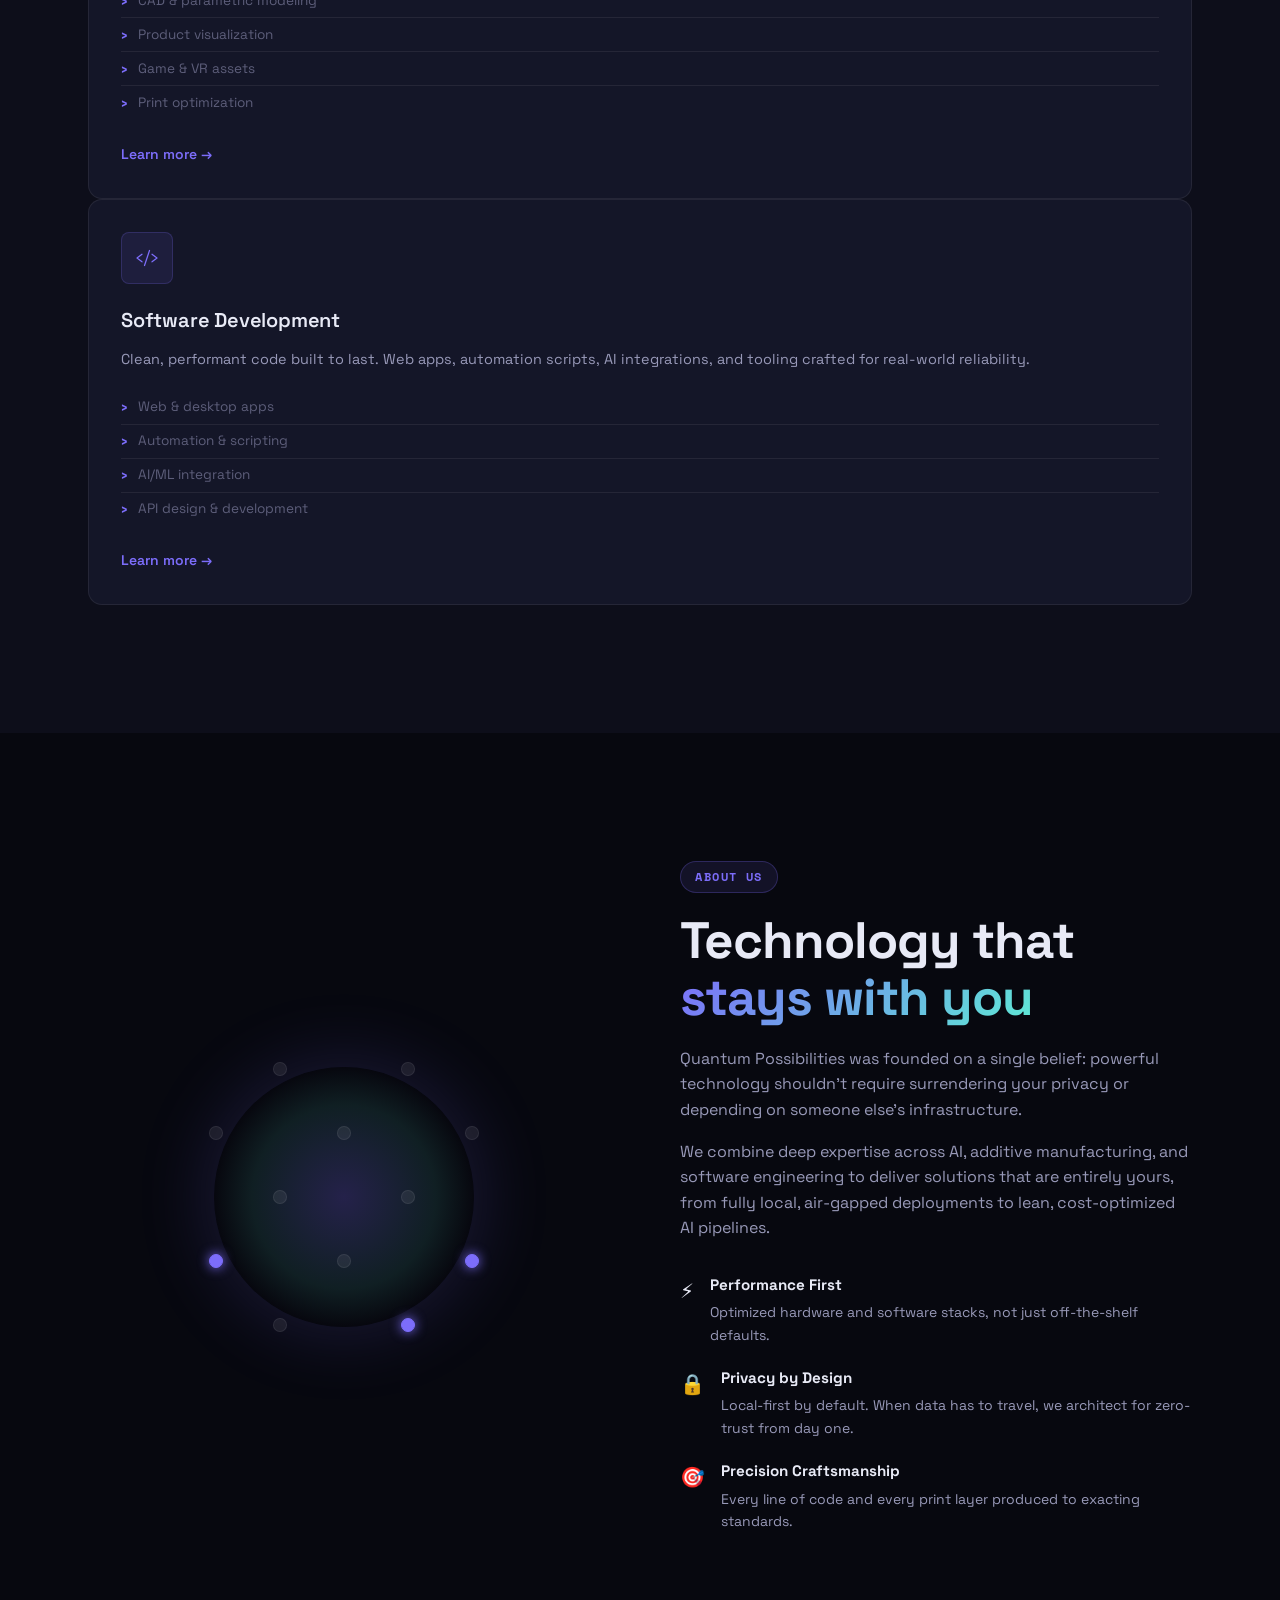
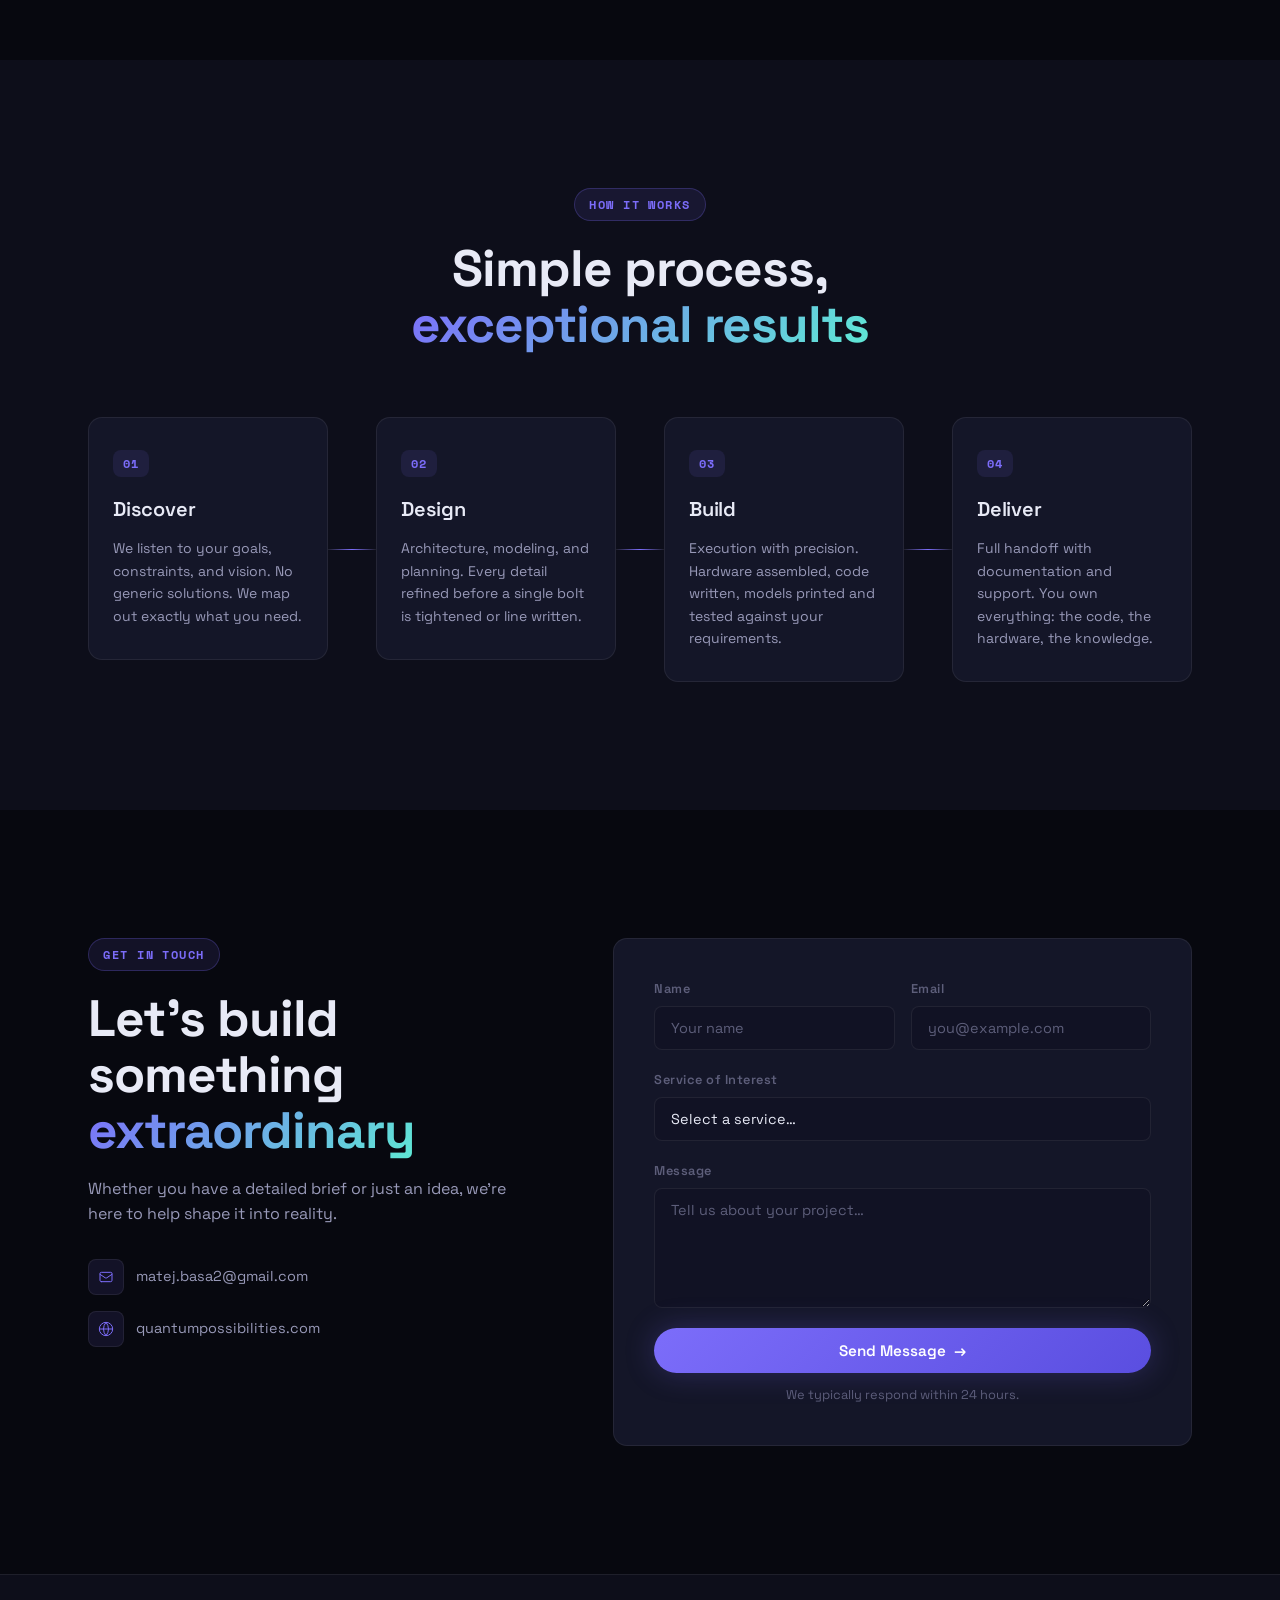
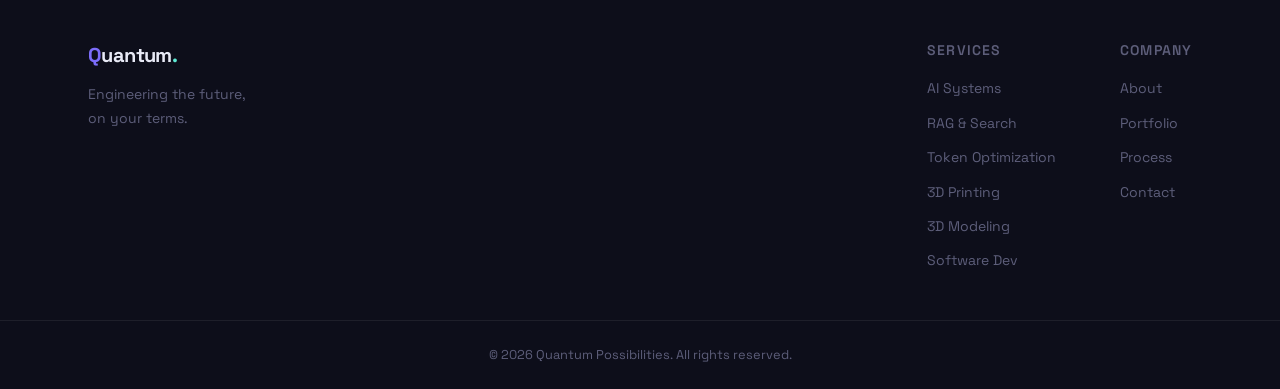
==== commit ff5bf87d: "Expand AI services, drop stats, remove em dashes - Remove the stats counter section (numbers weren't" ====
--- a/index.html
+++ b/index.html
@@ -3,8 +3,8 @@
 <head>
   <meta charset="UTF-8" />
   <meta name="viewport" content="width=device-width, initial-scale=1.0" />
-  <title>Quantum Possibilities — AI · 3D · Code</title>
-  <meta name="description" content="Quantum Possibilities specializes in local AI server setups, 3D printing, 3D modeling, and custom software development." />
+  <title>Quantum Possibilities | AI · 3D · Code</title>
+  <meta name="description" content="Quantum Possibilities builds AI systems: local and open-source LLM deployments, RAG and semantic search, token and cost optimization, plus 3D printing, 3D modeling, and custom software development." />
   <link rel="stylesheet" href="assets/style.css" />
   <link rel="preconnect" href="https://fonts.googleapis.com" />
   <link rel="preconnect" href="https://fonts.gstatic.com" crossorigin />
@@ -47,8 +47,8 @@
         <span class="gradient-text">Possibilities</span>
       </h1>
       <p class="hero-sub reveal">
-        We engineer the future — local AI infrastructure, precision 3D manufacturing,
-        and custom software tailored to your vision.
+        We engineer the future with AI systems that run where you want them, precision 3D
+        manufacturing, and custom software tailored to your vision.
       </p>
       <div class="hero-cta reveal">
         <a href="#services" class="btn-primary">Explore Services</a>
@@ -66,10 +66,9 @@
       <div class="section-header">
         <span class="section-label reveal">What We Do</span>
         <h2 class="reveal">Built for those who<br /><span class="gradient-text">refuse to settle</span></h2>
-        <p class="section-sub reveal">Four core disciplines, one unified partner.</p>
-      </div>
-
-      <div class="services-grid">
+        <p class="section-sub reveal">AI, additive manufacturing, and software. One unified partner.</p>
+      </div>
+
 
         <div class="service-card reveal" data-delay="0">
           <div class="card-glow"></div>
@@ -81,18 +80,64 @@
               <path d="M34 19v-7M34 29v7M29 24h-7M39 24h7" stroke="currentColor" stroke-width="1.5" stroke-linecap="round"/>
             </svg>
           </div>
-          <h3>Local AI Servers</h3>
-          <p>Private, on-premise AI infrastructure. We design, build, and deploy local LLM servers — no cloud dependency, full data sovereignty.</p>
-          <ul class="card-features">
-            <li>LLM deployment (Ollama, vLLM)</li>
-            <li>Custom hardware configuration</li>
-            <li>API integration & fine-tuning</li>
-            <li>Network & security hardening</li>
+          <span class="card-tag">AI</span>
+          <h3>AI Systems &amp; Deployment</h3>
+          <p>LLM infrastructure built around your constraints: fully on-premise, cloud API, or a hybrid of both. Open-source models where they win, hosted models where they make sense.</p>
+          <ul class="card-features">
+            <li>Open-source model selection &amp; serving</li>
+            <li>Ollama, vLLM, llama.cpp deployments</li>
+            <li>100% local &amp; air-gapped as an option</li>
+            <li>Hardware sizing, hardening &amp; APIs</li>
           </ul>
           <a href="#contact" class="card-link">Learn more →</a>
         </div>
 
         <div class="service-card reveal" data-delay="100">
+          <div class="card-glow"></div>
+          <div class="card-icon">
+            <svg viewBox="0 0 48 48" fill="none" xmlns="http://www.w3.org/2000/svg">
+              <circle cx="20" cy="20" r="12" stroke="currentColor" stroke-width="2"/>
+              <path d="M29 29l10 10" stroke="currentColor" stroke-width="2.5" stroke-linecap="round"/>
+              <circle cx="16" cy="17" r="2" fill="currentColor"/>
+              <circle cx="24" cy="16" r="2" fill="currentColor"/>
+              <circle cx="19" cy="25" r="2" fill="currentColor"/>
+              <path d="M16 17l8-1M16 17l3 8M24 16l-5 9" stroke="currentColor" stroke-width="1.2" opacity="0.7"/>
+            </svg>
+          </div>
+          <span class="card-tag">AI</span>
+          <h3>RAG &amp; Semantic Search</h3>
+          <p>Turn your documents, tickets, and databases into answers. We build retrieval pipelines that stay accurate as your data grows, and that you can actually measure.</p>
+          <ul class="card-features">
+            <li>Embeddings &amp; vector databases</li>
+            <li>Chunking, hybrid &amp; reranked retrieval</li>
+            <li>Document &amp; knowledge-base ingestion</li>
+            <li>Evaluation and accuracy tuning</li>
+          </ul>
+          <a href="#contact" class="card-link">Learn more →</a>
+        </div>
+
+        <div class="service-card reveal" data-delay="200">
+          <div class="card-glow"></div>
+          <div class="card-icon">
+            <svg viewBox="0 0 48 48" fill="none" xmlns="http://www.w3.org/2000/svg">
+              <path d="M8 34l8-9 7 5 9-13 8 6" stroke="currentColor" stroke-width="2" stroke-linecap="round" stroke-linejoin="round"/>
+              <path d="M8 12v28h32" stroke="currentColor" stroke-width="1.5" stroke-linecap="round" opacity="0.4"/>
+              <circle cx="32" cy="17" r="2.5" fill="currentColor" opacity="0.6"/>
+            </svg>
+          </div>
+          <span class="card-tag">AI</span>
+          <h3>Token &amp; Cost Optimization</h3>
+          <p>Same output, a fraction of the spend. We profile where your tokens actually go, then cut the waste with better context, caching, and the right model for each job.</p>
+          <ul class="card-features">
+            <li>Prompt &amp; context engineering</li>
+            <li>Prompt caching and batching</li>
+            <li>Model routing &amp; right-sizing</li>
+            <li>Usage tracking &amp; cost reporting</li>
+          </ul>
+          <a href="#contact" class="card-link">Learn more →</a>
+        </div>
+
+        <div class="service-card reveal" data-delay="0">
           <div class="card-glow"></div>
           <div class="card-icon">
             <svg viewBox="0 0 48 48" fill="none" xmlns="http://www.w3.org/2000/svg">
@@ -104,15 +149,15 @@
           <h3>3D Printing</h3>
           <p>From rapid prototypes to production-grade parts. We handle FDM, resin, and specialty materials for engineering and creative projects alike.</p>
           <ul class="card-features">
-            <li>FDM & resin printing</li>
+            <li>FDM &amp; resin printing</li>
             <li>Functional prototyping</li>
             <li>Material consultation</li>
-            <li>Post-processing & finishing</li>
-          </ul>
-          <a href="#contact" class="card-link">Learn more →</a>
-        </div>
-
-        <div class="service-card reveal" data-delay="200">
+            <li>Post-processing &amp; finishing</li>
+          </ul>
+          <a href="#contact" class="card-link">Learn more →</a>
+        </div>
+
+        <div class="service-card reveal" data-delay="100">
           <div class="card-glow"></div>
           <div class="card-icon">
             <svg viewBox="0 0 48 48" fill="none" xmlns="http://www.w3.org/2000/svg">
@@ -125,15 +170,15 @@
           <h3>3D Modeling</h3>
           <p>Precision CAD and artistic 3D models crafted for print-readiness, visualization, or game-ready assets. Every polygon with purpose.</p>
           <ul class="card-features">
-            <li>CAD & parametric modeling</li>
+            <li>CAD &amp; parametric modeling</li>
             <li>Product visualization</li>
-            <li>Game & VR assets</li>
+            <li>Game &amp; VR assets</li>
             <li>Print optimization</li>
           </ul>
           <a href="#contact" class="card-link">Learn more →</a>
         </div>
 
-        <div class="service-card reveal" data-delay="300">
+        <div class="service-card reveal" data-delay="200">
           <div class="card-glow"></div>
           <div class="card-icon">
             <svg viewBox="0 0 48 48" fill="none" xmlns="http://www.w3.org/2000/svg">
@@ -145,37 +190,12 @@
           <h3>Software Development</h3>
           <p>Clean, performant code built to last. Web apps, automation scripts, AI integrations, and tooling crafted for real-world reliability.</p>
           <ul class="card-features">
-            <li>Web & desktop apps</li>
-            <li>Automation & scripting</li>
+            <li>Web &amp; desktop apps</li>
+            <li>Automation &amp; scripting</li>
             <li>AI/ML integration</li>
-            <li>API design & development</li>
-          </ul>
-          <a href="#contact" class="card-link">Learn more →</a>
-        </div>
-
-      </div>
-    </div>
-  </section>
-
-  <!-- STATS -->
-  <section id="stats">
-    <div class="container">
-      <div class="stats-grid">
-        <div class="stat reveal">
-          <span class="stat-number" data-target="100">0</span><span class="stat-suffix">%</span>
-          <span class="stat-label">Local & Private</span>
-        </div>
-        <div class="stat reveal" data-delay="100">
-          <span class="stat-number" data-target="48">0</span><span class="stat-suffix">h</span>
-          <span class="stat-label">Avg. Prototype Turnaround</span>
-        </div>
-        <div class="stat reveal" data-delay="200">
-          <span class="stat-number" data-target="4">0</span><span class="stat-suffix">+</span>
-          <span class="stat-label">Core Disciplines</span>
-        </div>
-        <div class="stat reveal" data-delay="300">
-          <span class="stat-number" data-target="0">0</span><span class="stat-suffix"> Cloud</span>
-          <span class="stat-label">Dependencies (AI)</span>
+            <li>API design &amp; development</li>
+          </ul>
+          <a href="#contact" class="card-link">Learn more →</a>
         </div>
       </div>
     </div>
@@ -205,7 +225,7 @@
         <span class="section-label reveal">About Us</span>
         <h2 class="reveal">Technology that<br /><span class="gradient-text">stays with you</span></h2>
         <p class="reveal">Quantum Possibilities was founded on a single belief: powerful technology shouldn't require surrendering your privacy or depending on someone else's infrastructure.</p>
-        <p class="reveal">We combine deep expertise across AI, additive manufacturing, and software engineering to deliver solutions that are entirely yours — running on your hardware, under your control.</p>
+        <p class="reveal">We combine deep expertise across AI, additive manufacturing, and software engineering to deliver solutions that are entirely yours, from fully local, air-gapped deployments to lean, cost-optimized AI pipelines.</p>
         <div class="about-pillars reveal">
           <div class="pillar">
             <span class="pillar-icon">⚡</span>
@@ -218,7 +238,7 @@
             <span class="pillar-icon">🔒</span>
             <div>
               <strong>Privacy by Design</strong>
-              <p>Your data never leaves your premises. We architect for zero-trust from day one.</p>
+              <p>Local-first by default. When data has to travel, we architect for zero-trust from day one.</p>
             </div>
           </div>
           <div class="pillar">
@@ -244,13 +264,13 @@
         <div class="process-step reveal">
           <div class="step-num">01</div>
           <h3>Discover</h3>
-          <p>We listen to your goals, constraints, and vision. No generic solutions — we map out exactly what you need.</p>
+          <p>We listen to your goals, constraints, and vision. No generic solutions. We map out exactly what you need.</p>
         </div>
         <div class="process-connector"></div>
         <div class="process-step reveal" data-delay="100">
           <div class="step-num">02</div>
           <h3>Design</h3>
-          <p>Architecture, modeling, and planning — every detail refined before a single bolt is tightened or line written.</p>
+          <p>Architecture, modeling, and planning. Every detail refined before a single bolt is tightened or line written.</p>
         </div>
         <div class="process-connector"></div>
         <div class="process-step reveal" data-delay="200">
@@ -262,7 +282,7 @@
         <div class="process-step reveal" data-delay="300">
           <div class="step-num">04</div>
           <h3>Deliver</h3>
-          <p>Full handoff with documentation and support. You own everything — the code, the hardware, the knowledge.</p>
+          <p>Full handoff with documentation and support. You own everything: the code, the hardware, the knowledge.</p>
         </div>
       </div>
     </div>
@@ -274,7 +294,7 @@
       <div class="contact-info">
         <span class="section-label reveal">Get in Touch</span>
         <h2 class="reveal">Let's build something<br /><span class="gradient-text">extraordinary</span></h2>
-        <p class="reveal">Whether you have a detailed brief or just an idea — we're here to help shape it into reality.</p>
+        <p class="reveal">Whether you have a detailed brief or just an idea, we're here to help shape it into reality.</p>
         <div class="contact-details reveal">
           <div class="contact-item">
             <span class="contact-icon">
@@ -306,7 +326,9 @@
           <label for="service">Service of Interest</label>
           <select id="service" name="service">
             <option value="">Select a service…</option>
-            <option value="ai">Local AI Server Setup</option>
+            <option value="ai">AI Systems &amp; Deployment</option>
+            <option value="rag">RAG &amp; Semantic Search</option>
+            <option value="optimization">Token &amp; Cost Optimization</option>
             <option value="printing">3D Printing</option>
             <option value="modeling">3D Modeling</option>
             <option value="software">Software Development</option>
@@ -341,7 +363,9 @@
       <div class="footer-links">
         <div class="footer-col">
           <h4>Services</h4>
-          <a href="#services">Local AI Servers</a>
+          <a href="#services">AI Systems</a>
+          <a href="#services">RAG &amp; Search</a>
+          <a href="#services">Token Optimization</a>
           <a href="#services">3D Printing</a>
           <a href="#services">3D Modeling</a>
           <a href="#services">Software Dev</a>
--- a/assets/style.css
+++ b/assets/style.css
@@ -1,5 +1,5 @@
 /* =============================================
-   QUANTUM POSSIBILITIES — STYLESHEET
+   QUANTUM POSSIBILITIES - STYLESHEET
    ============================================= */
 
 /* ----------- RESET & BASE ----------- */
@@ -206,12 +206,15 @@
 
 .services-grid {
   display: grid;
-  grid-template-columns: repeat(auto-fit, minmax(min(100%, 280px), 1fr));
-  gap: 1.5rem;
-}
+  grid-template-columns: repeat(3, 1fr);
+  gap: 2.25rem;
+}
+@media (max-width: 1040px) { .services-grid { grid-template-columns: repeat(2, 1fr); } }
+@media (max-width: 680px)  { .services-grid { grid-template-columns: 1fr; } }
 
 .service-card {
   position: relative; overflow: hidden;
+  display: flex; flex-direction: column;
   background: var(--surface); border: 1px solid var(--border);
   border-radius: var(--radius); padding: 2rem;
   transition: transform var(--transition), border-color var(--transition), box-shadow var(--transition);
@@ -248,34 +251,16 @@
 .card-features li::before { content: '›'; color: var(--accent); font-weight: 700; }
 .card-features li:last-child { border-bottom: none; }
 
-.card-link { font-size: 0.875rem; font-weight: 600; color: var(--accent); transition: gap var(--transition); }
+.card-tag {
+  position: absolute; top: 2rem; right: 2rem;
+  font-family: var(--mono); font-size: 0.65rem; font-weight: 700;
+  letter-spacing: 0.12em; color: var(--accent-2);
+  background: rgba(94,234,212,0.08); border: 1px solid rgba(94,234,212,0.22);
+  border-radius: 50px; padding: 0.25rem 0.6rem;
+}
+
+.card-link { margin-top: auto; align-self: flex-start; font-size: 0.875rem; font-weight: 600; color: var(--accent); transition: gap var(--transition); }
 .card-link:hover { text-decoration: underline; text-underline-offset: 3px; }
-
-/* ----------- STATS ----------- */
-#stats {
-  padding: 5rem 0;
-  background: linear-gradient(135deg, rgba(124,109,250,0.08) 0%, rgba(94,234,212,0.05) 100%);
-  border-top: 1px solid var(--border); border-bottom: 1px solid var(--border);
-}
-
-.stats-grid {
-  display: grid; grid-template-columns: repeat(auto-fit, minmax(180px, 1fr));
-  gap: 2rem; text-align: center;
-}
-
-.stat { }
-.stat-number {
-  display: inline; font-size: clamp(2.5rem, 5vw, 3.5rem); font-weight: 700;
-  font-family: var(--mono);
-  background: linear-gradient(135deg, var(--accent), var(--accent-2));
-  -webkit-background-clip: text; -webkit-text-fill-color: transparent; background-clip: text;
-}
-.stat-suffix {
-  font-size: clamp(1.5rem, 3vw, 2rem); font-weight: 700; font-family: var(--mono);
-  background: linear-gradient(135deg, var(--accent), var(--accent-2));
-  -webkit-background-clip: text; -webkit-text-fill-color: transparent; background-clip: text;
-}
-.stat-label { display: block; font-size: 0.875rem; color: var(--text-3); margin-top: 0.5rem; }
 
 /* ----------- ABOUT ----------- */
 #about { background: var(--bg); }
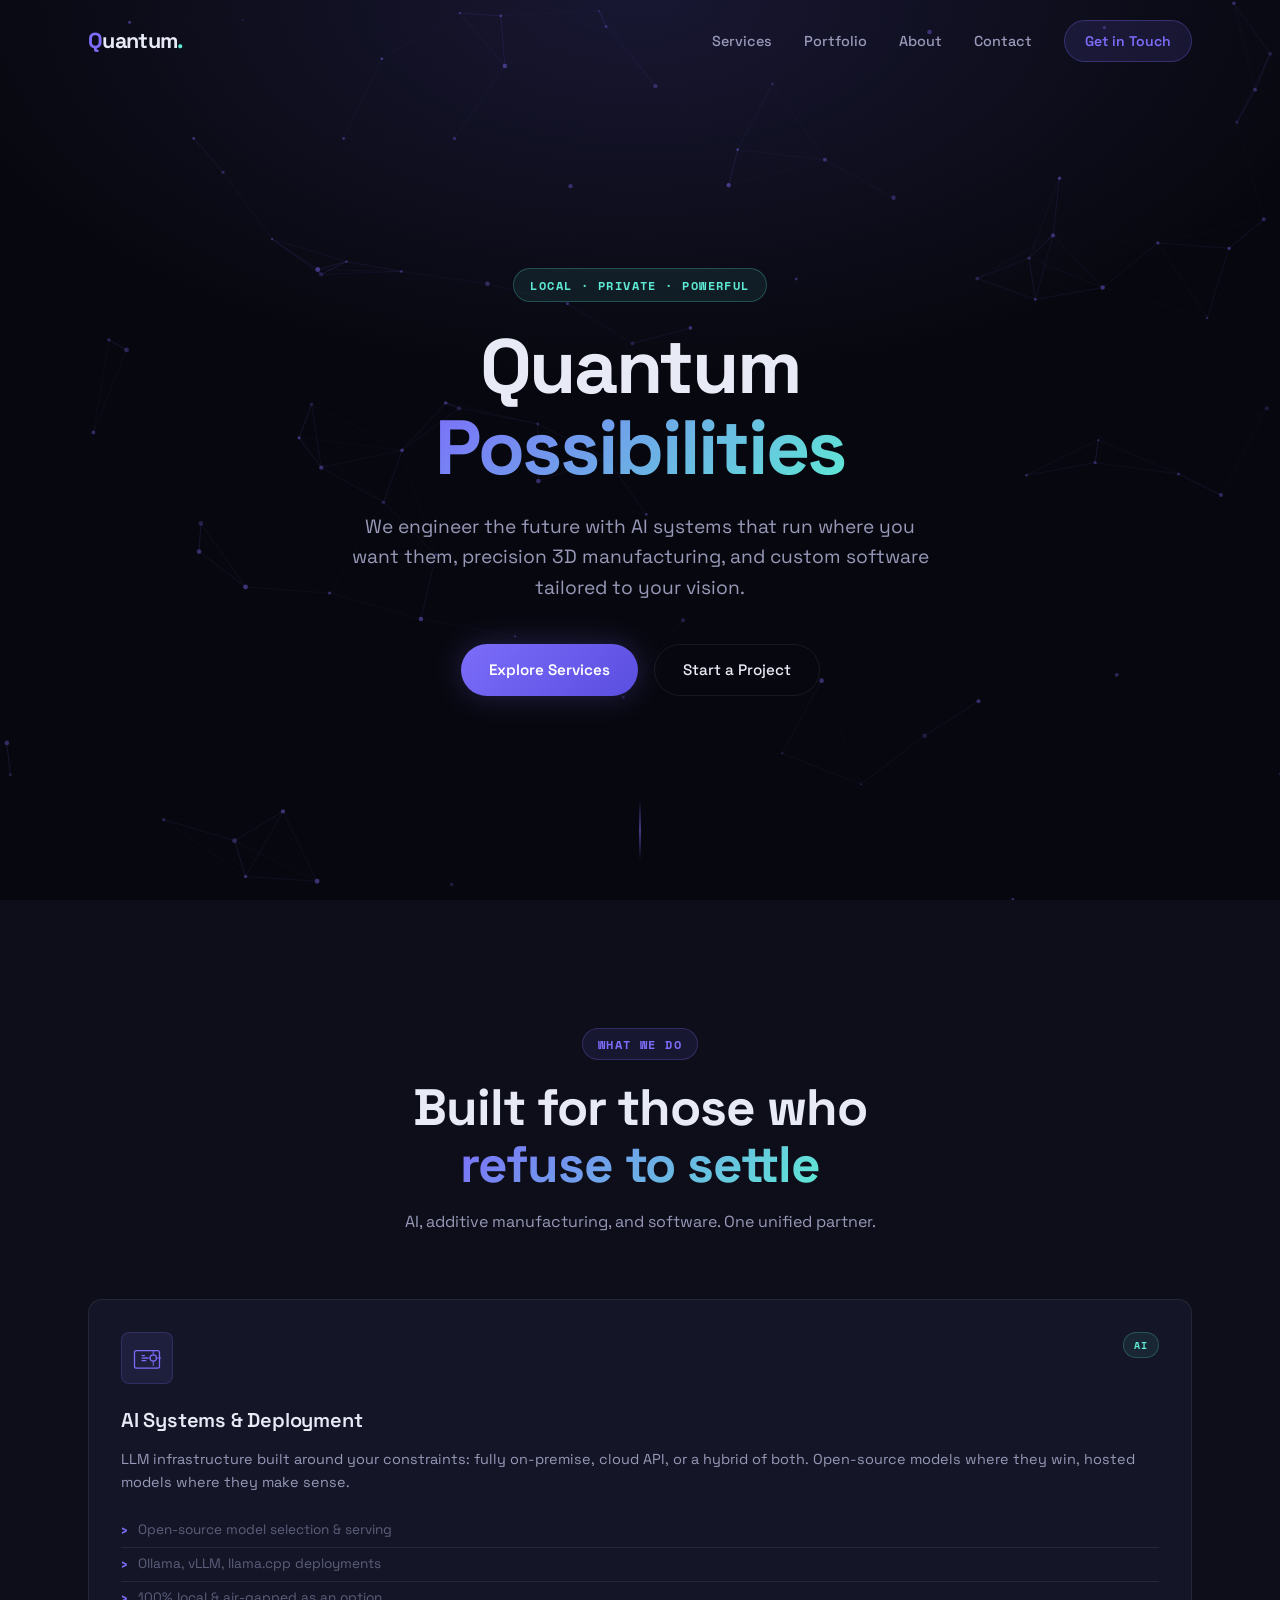
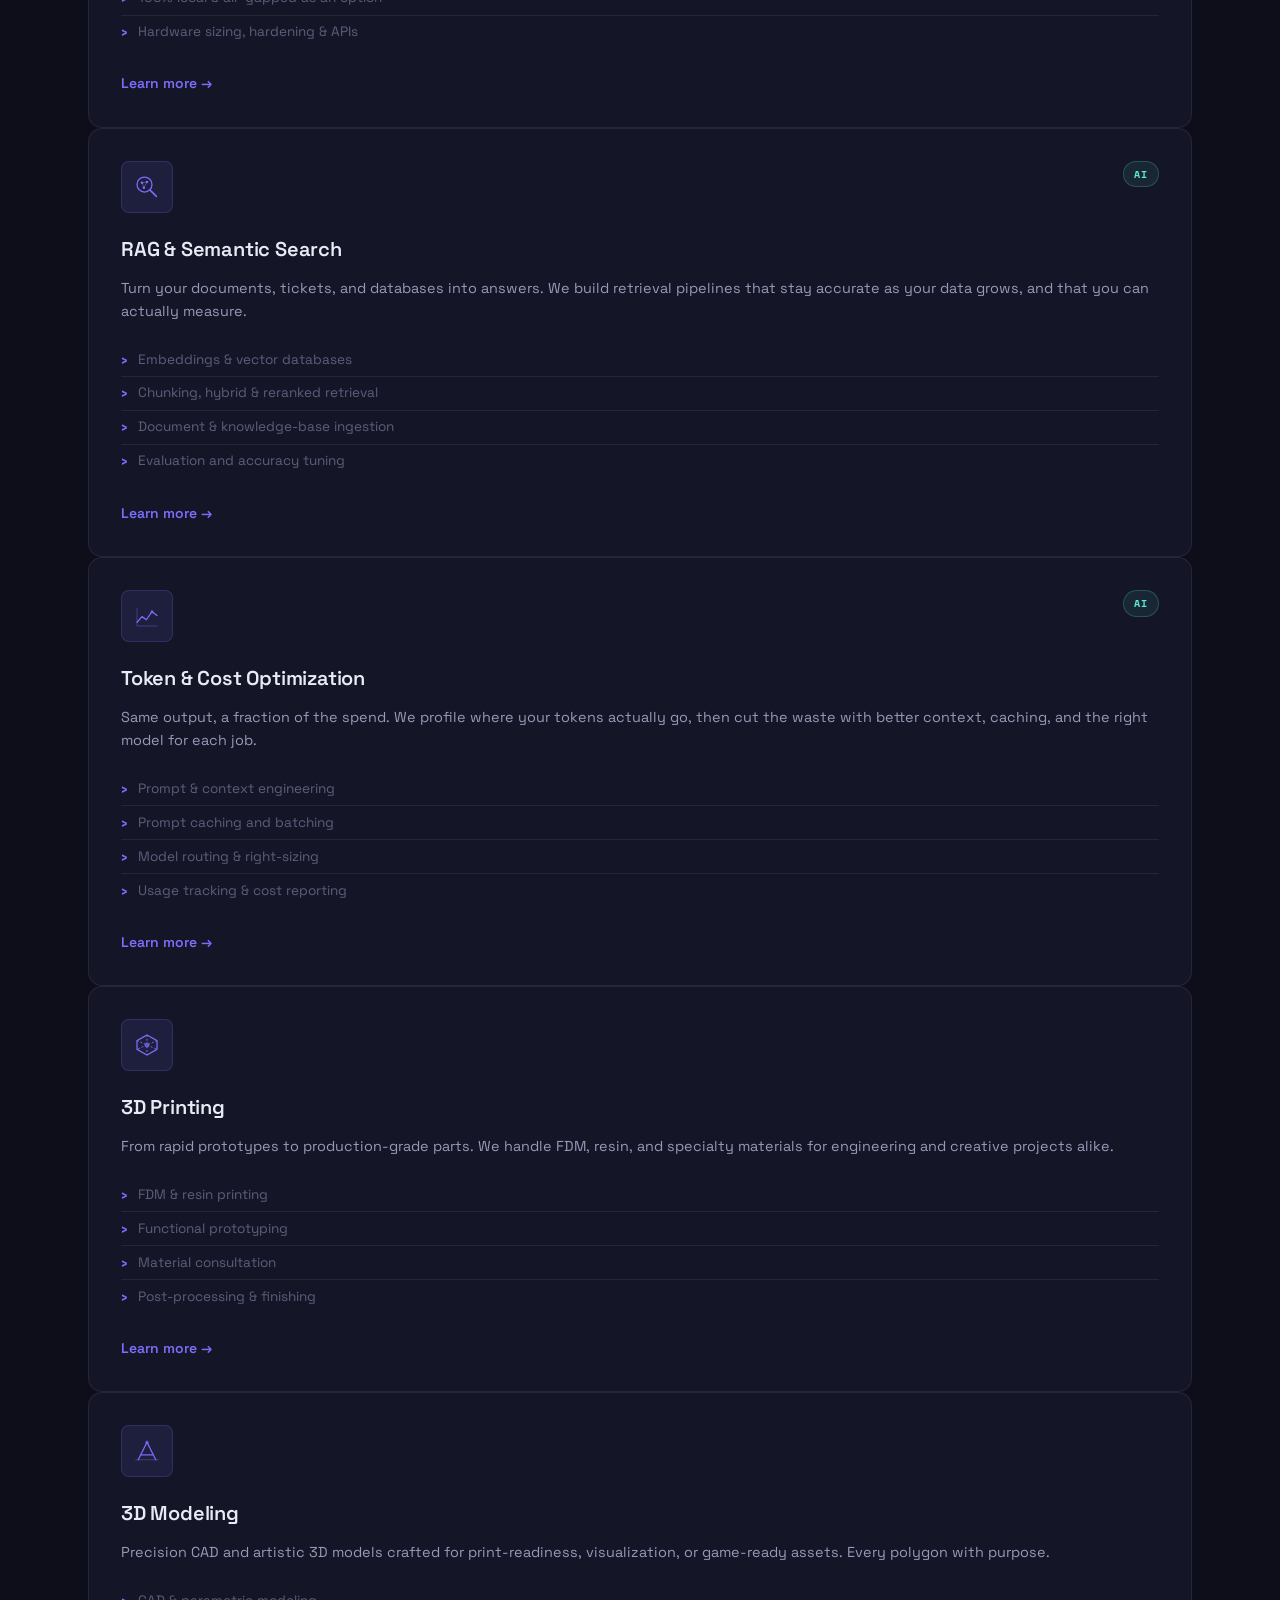
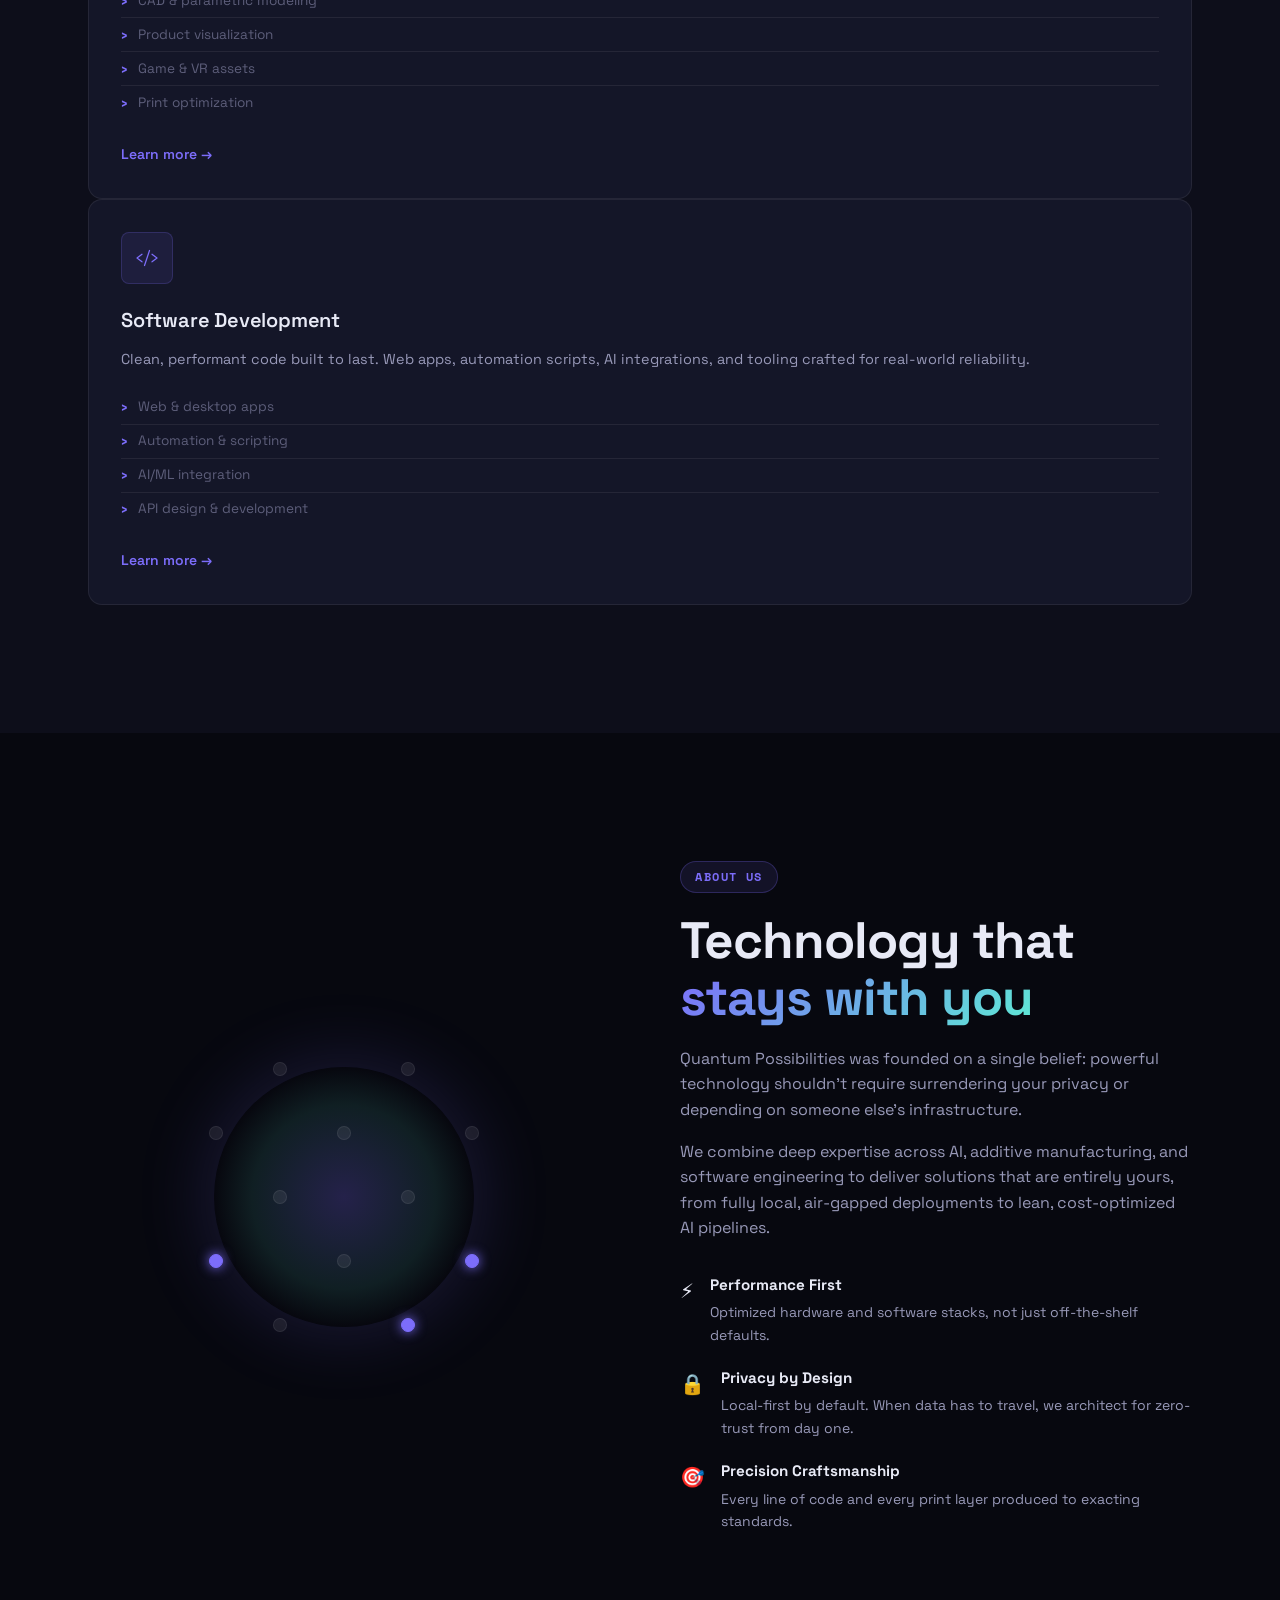
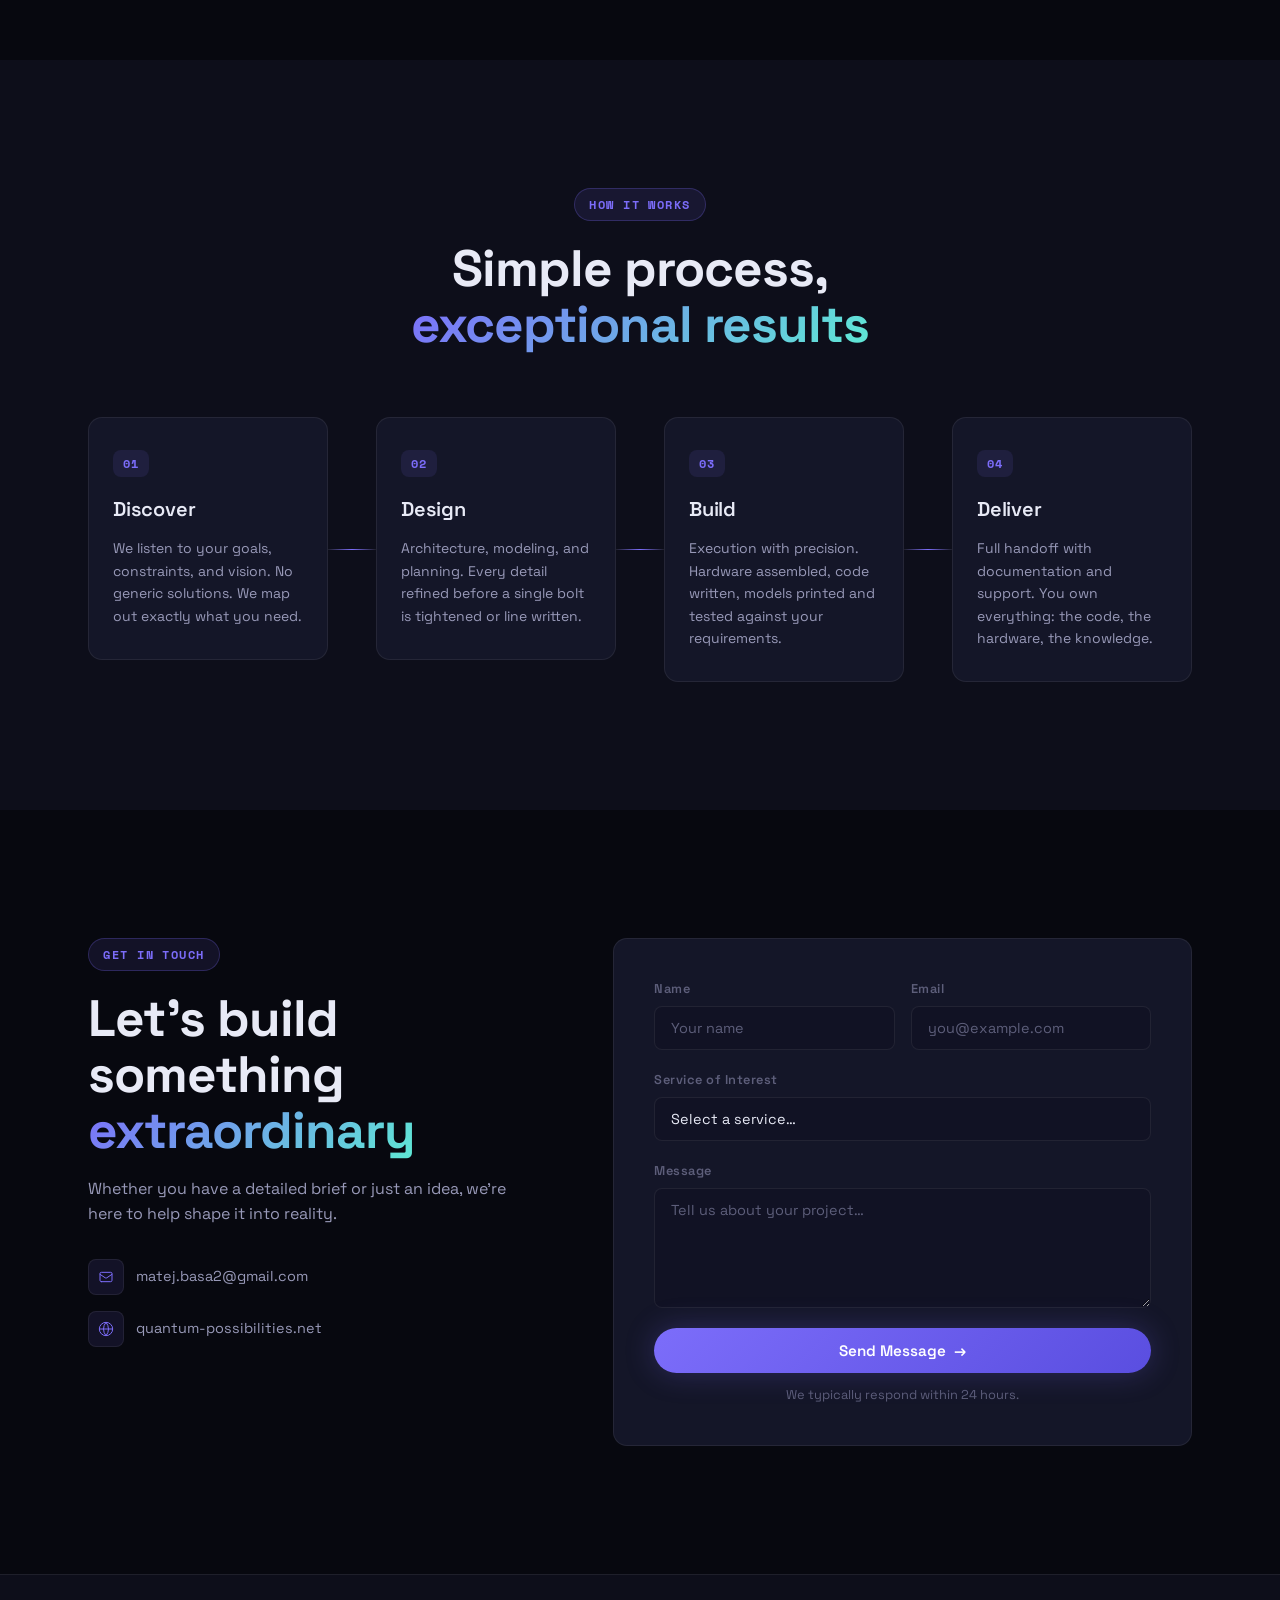
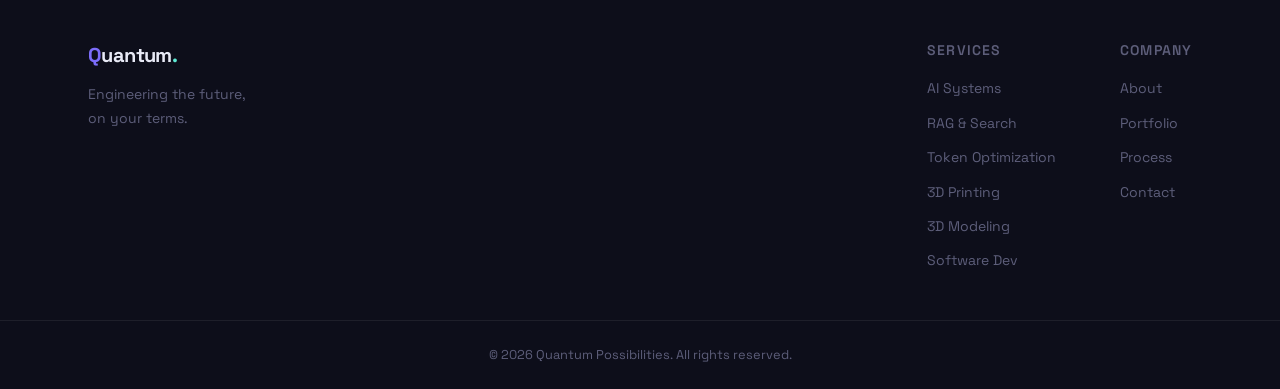
==== commit 863fa3a2: "Point site at quantum-possibilities.net - Add CNAME so GitHub Pages serves the custom domain. - Upda" ====
--- a/index.html
+++ b/index.html
@@ -5,6 +5,12 @@
   <meta name="viewport" content="width=device-width, initial-scale=1.0" />
   <title>Quantum Possibilities | AI · 3D · Code</title>
   <meta name="description" content="Quantum Possibilities builds AI systems: local and open-source LLM deployments, RAG and semantic search, token and cost optimization, plus 3D printing, 3D modeling, and custom software development." />
+  <link rel="canonical" href="https://quantum-possibilities.net/" />
+  <meta property="og:type" content="website" />
+  <meta property="og:url" content="https://quantum-possibilities.net/" />
+  <meta property="og:title" content="Quantum Possibilities | AI · 3D · Code" />
+  <meta property="og:description" content="AI systems, RAG and semantic search, token and cost optimization, 3D printing, 3D modeling, and custom software development." />
+  <meta name="twitter:card" content="summary_large_image" />
   <link rel="stylesheet" href="assets/style.css" />
   <link rel="preconnect" href="https://fonts.googleapis.com" />
   <link rel="preconnect" href="https://fonts.gstatic.com" crossorigin />
@@ -306,7 +312,7 @@
             <span class="contact-icon">
               <svg viewBox="0 0 24 24" fill="none"><circle cx="12" cy="12" r="10" stroke="currentColor" stroke-width="1.5"/><path d="M2 12h20M12 2a15.3 15.3 0 010 20M12 2a15.3 15.3 0 000 20" stroke="currentColor" stroke-width="1.5"/></svg>
             </span>
-            <span>quantumpossibilities.com</span>
+            <span>quantum-possibilities.net</span>
           </div>
         </div>
       </div>
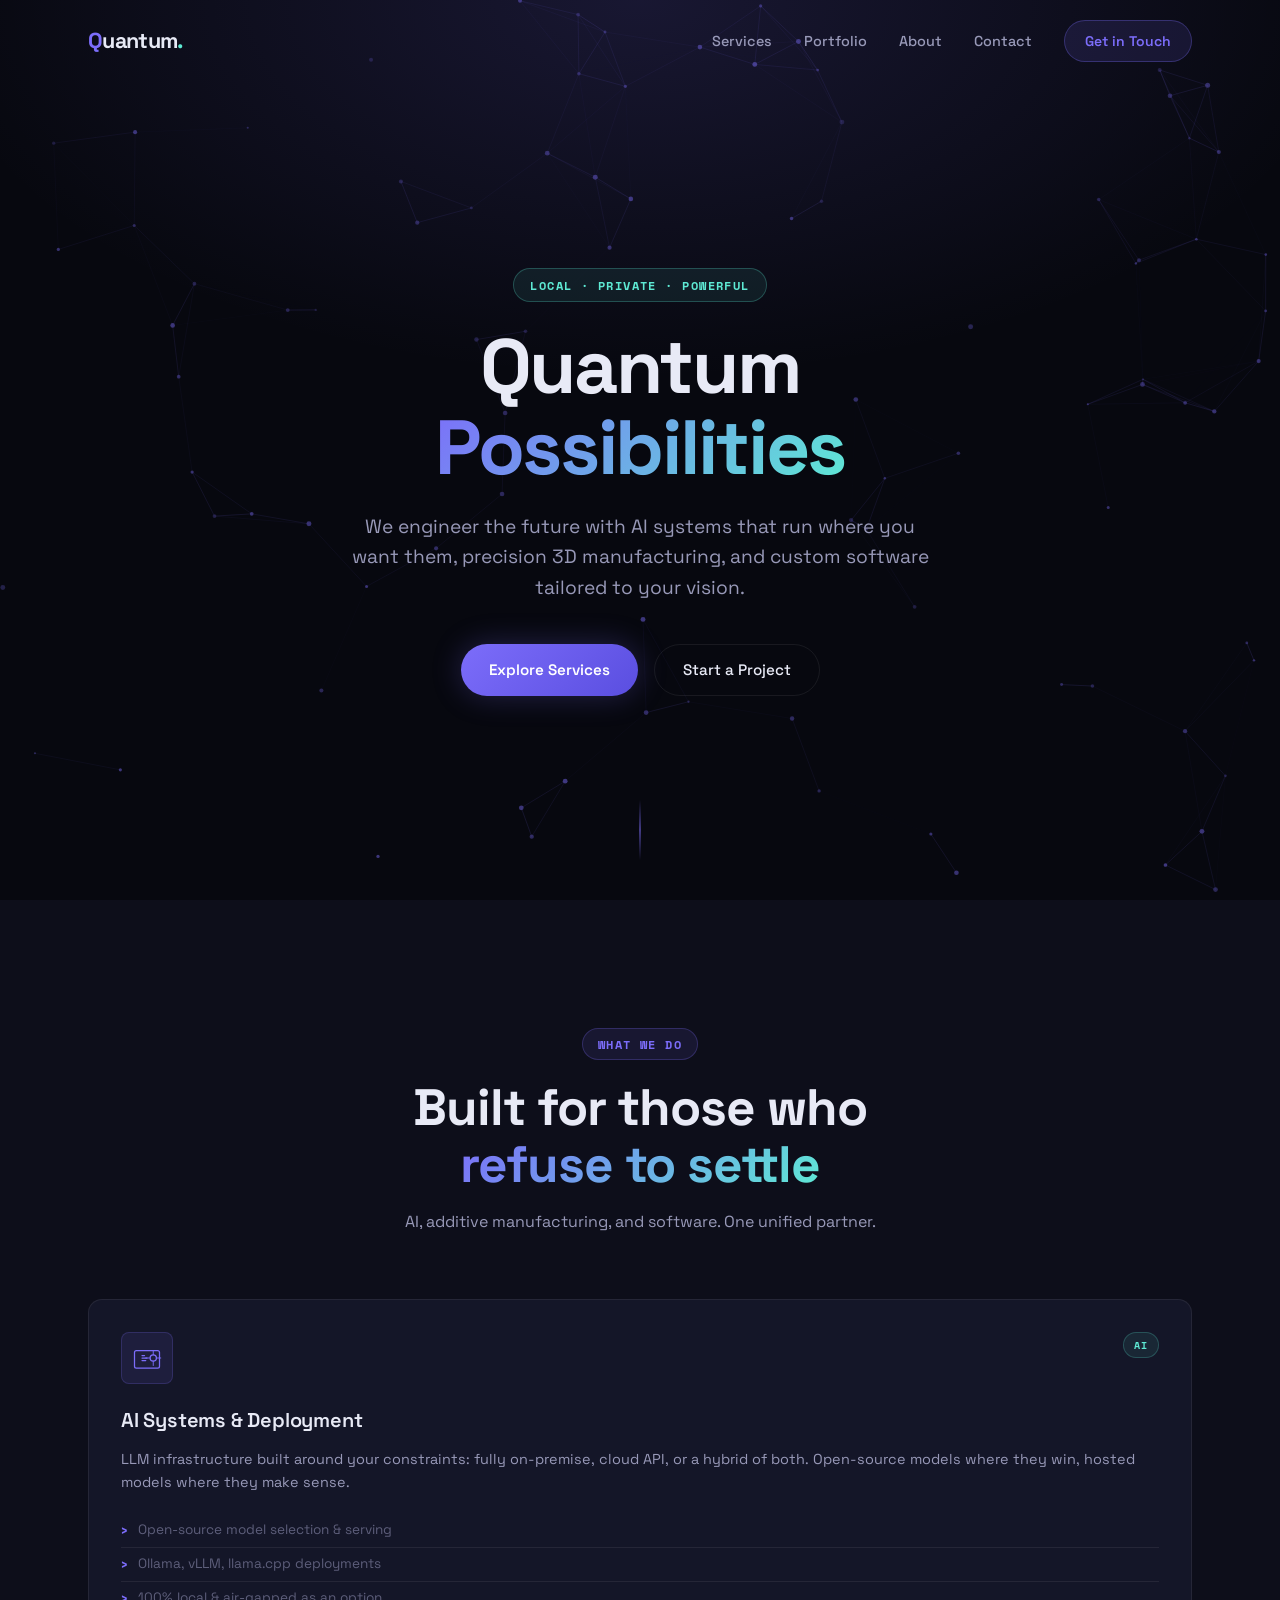
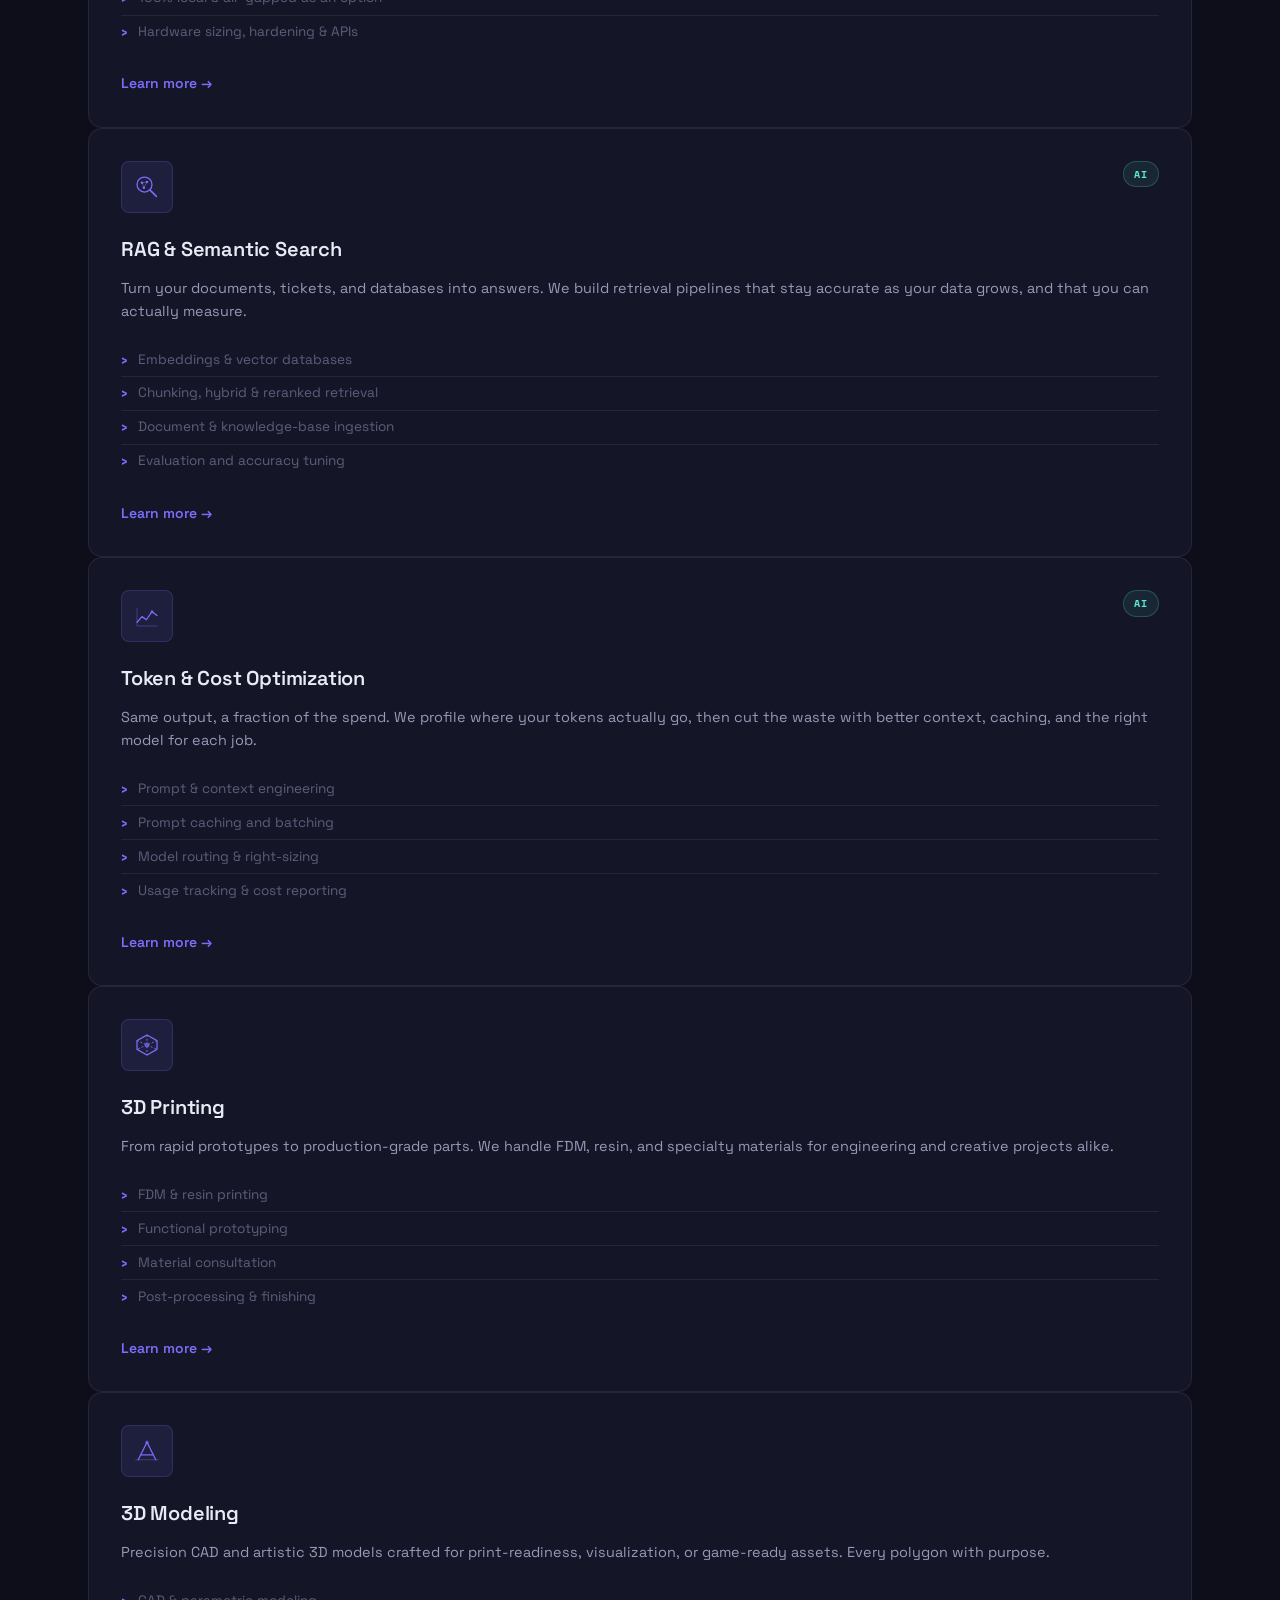
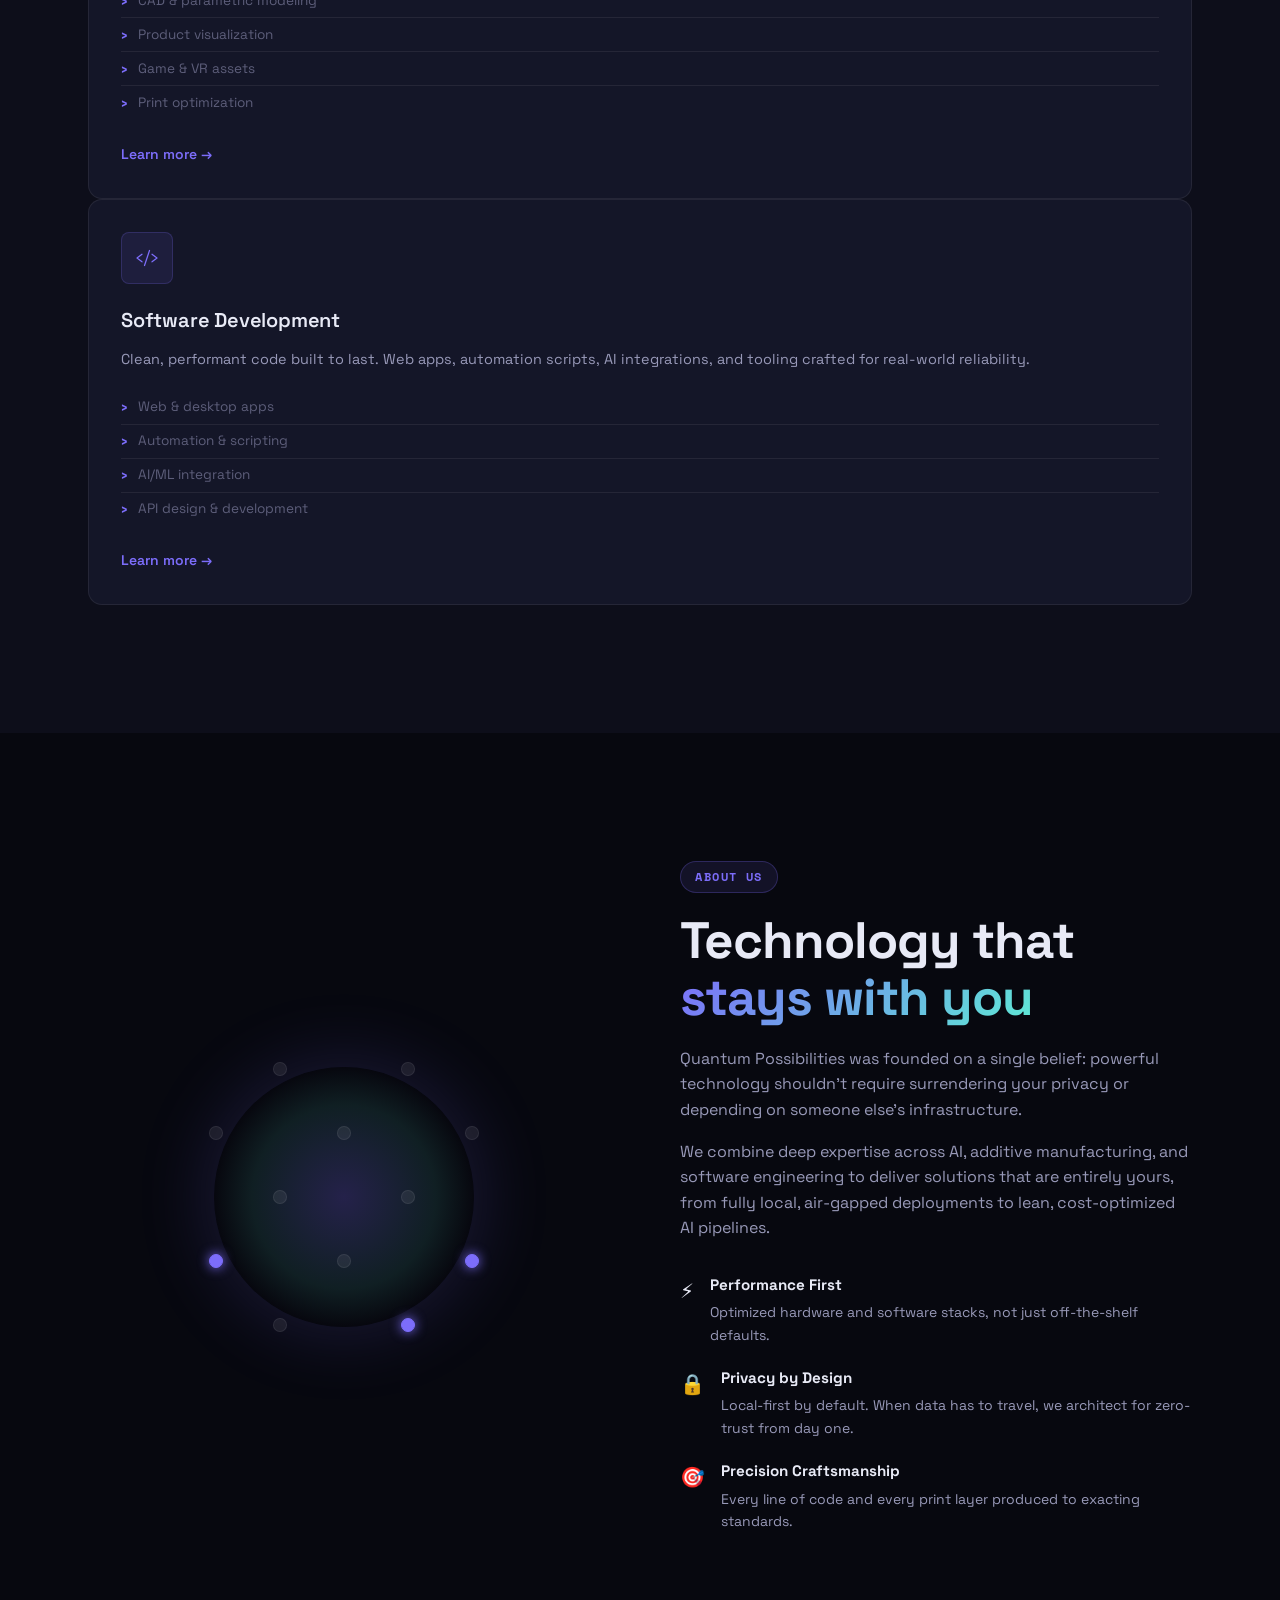
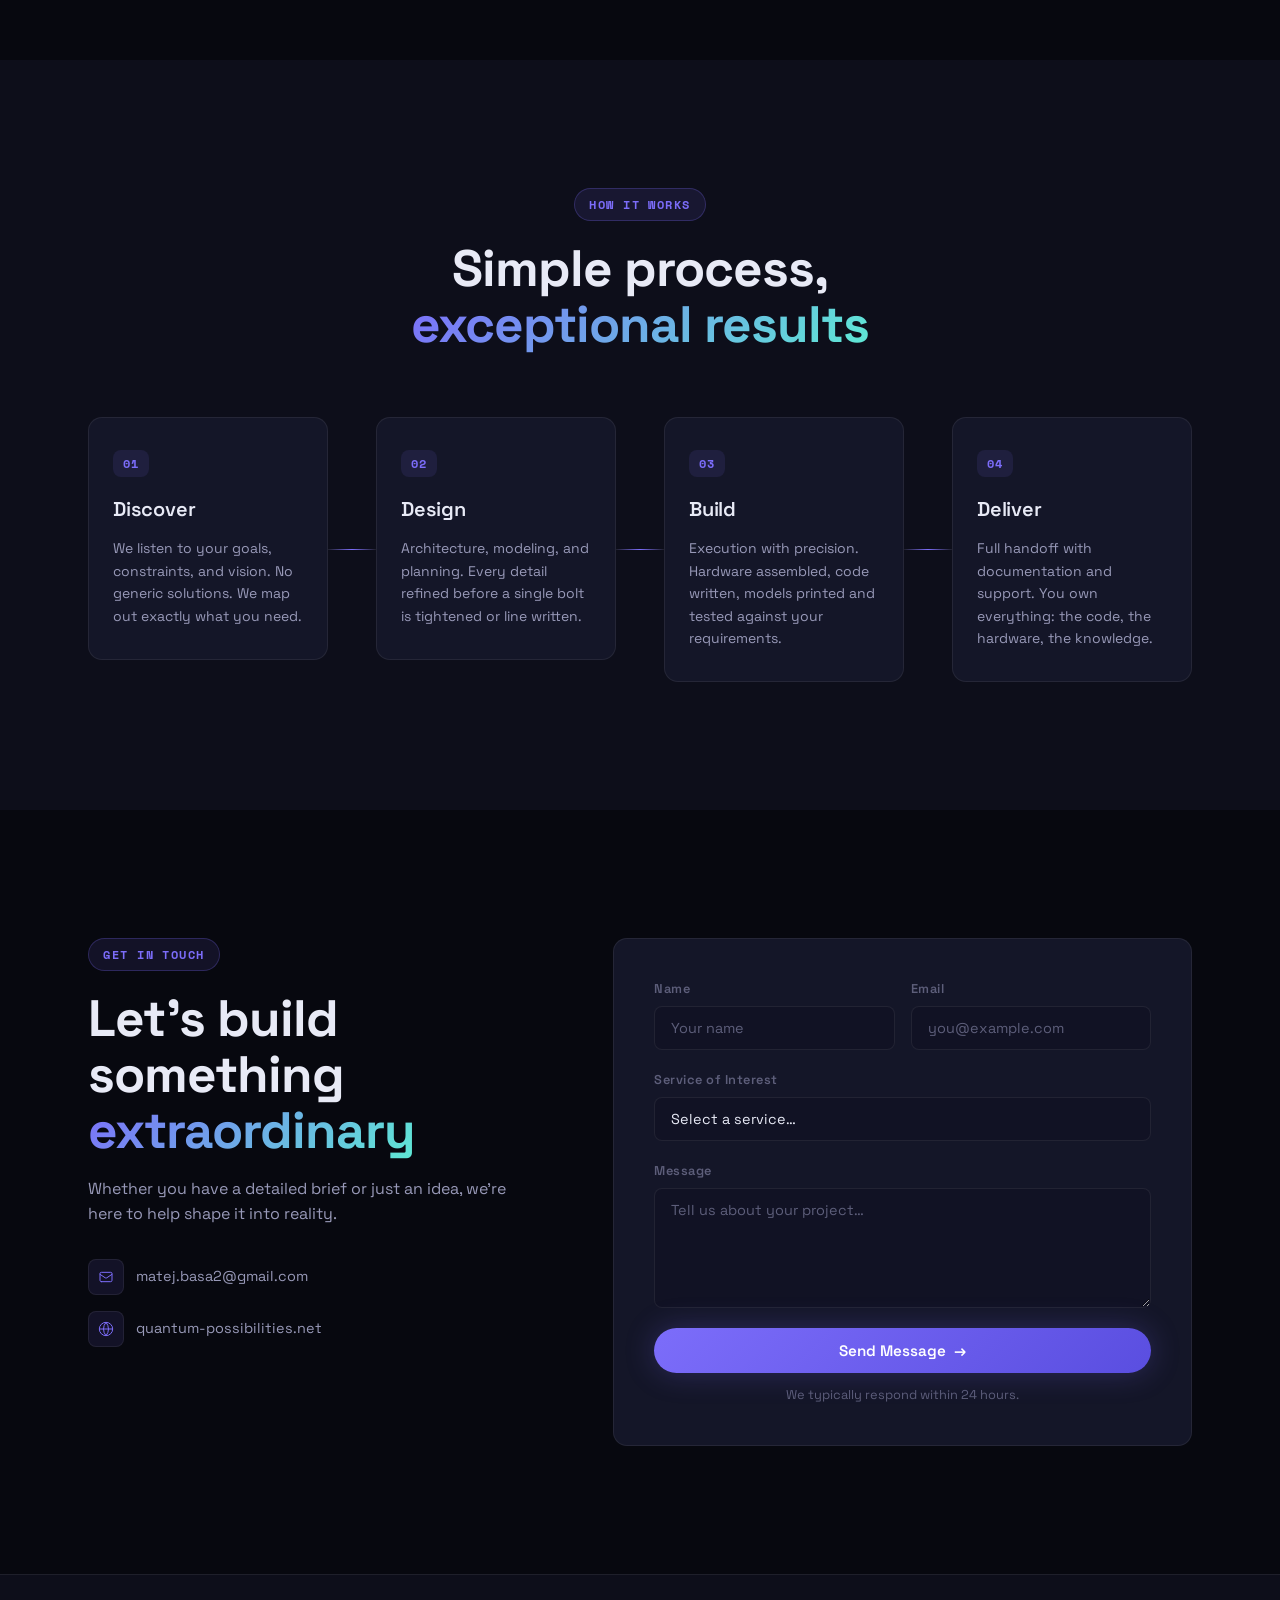
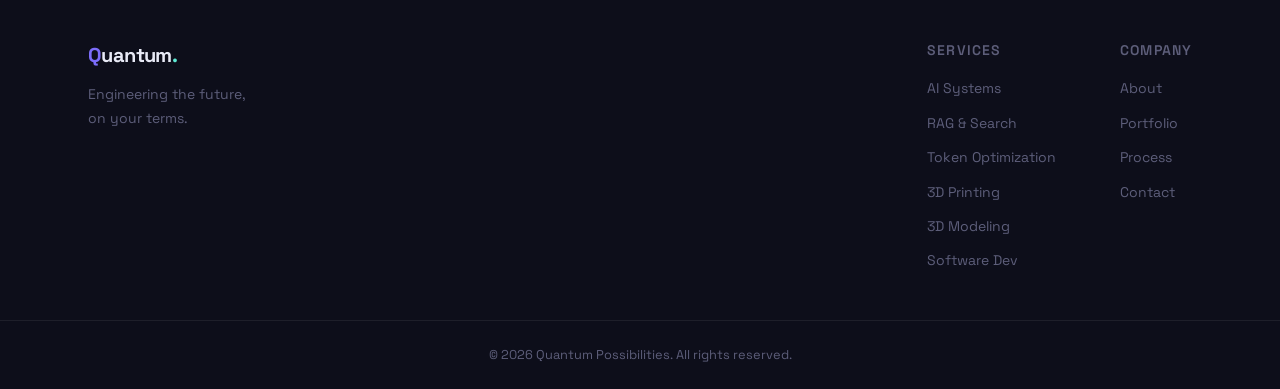
==== commit 156ac5a3: "Add Q favicon and touch icon Geometric Q mark (gradient bowl with a crossing tail) in the site accen" ====
--- a/index.html
+++ b/index.html
@@ -5,6 +5,10 @@
   <meta name="viewport" content="width=device-width, initial-scale=1.0" />
   <title>Quantum Possibilities | AI · 3D · Code</title>
   <meta name="description" content="Quantum Possibilities builds AI systems: local and open-source LLM deployments, RAG and semantic search, token and cost optimization, plus 3D printing, 3D modeling, and custom software development." />
+  <link rel="icon" href="favicon.ico" sizes="32x32" />
+  <link rel="icon" href="assets/favicon.svg" type="image/svg+xml" />
+  <link rel="apple-touch-icon" href="assets/apple-touch-icon.png" />
+  <meta name="theme-color" content="#07080f" />
   <link rel="canonical" href="https://quantum-possibilities.net/" />
   <meta property="og:type" content="website" />
   <meta property="og:url" content="https://quantum-possibilities.net/" />
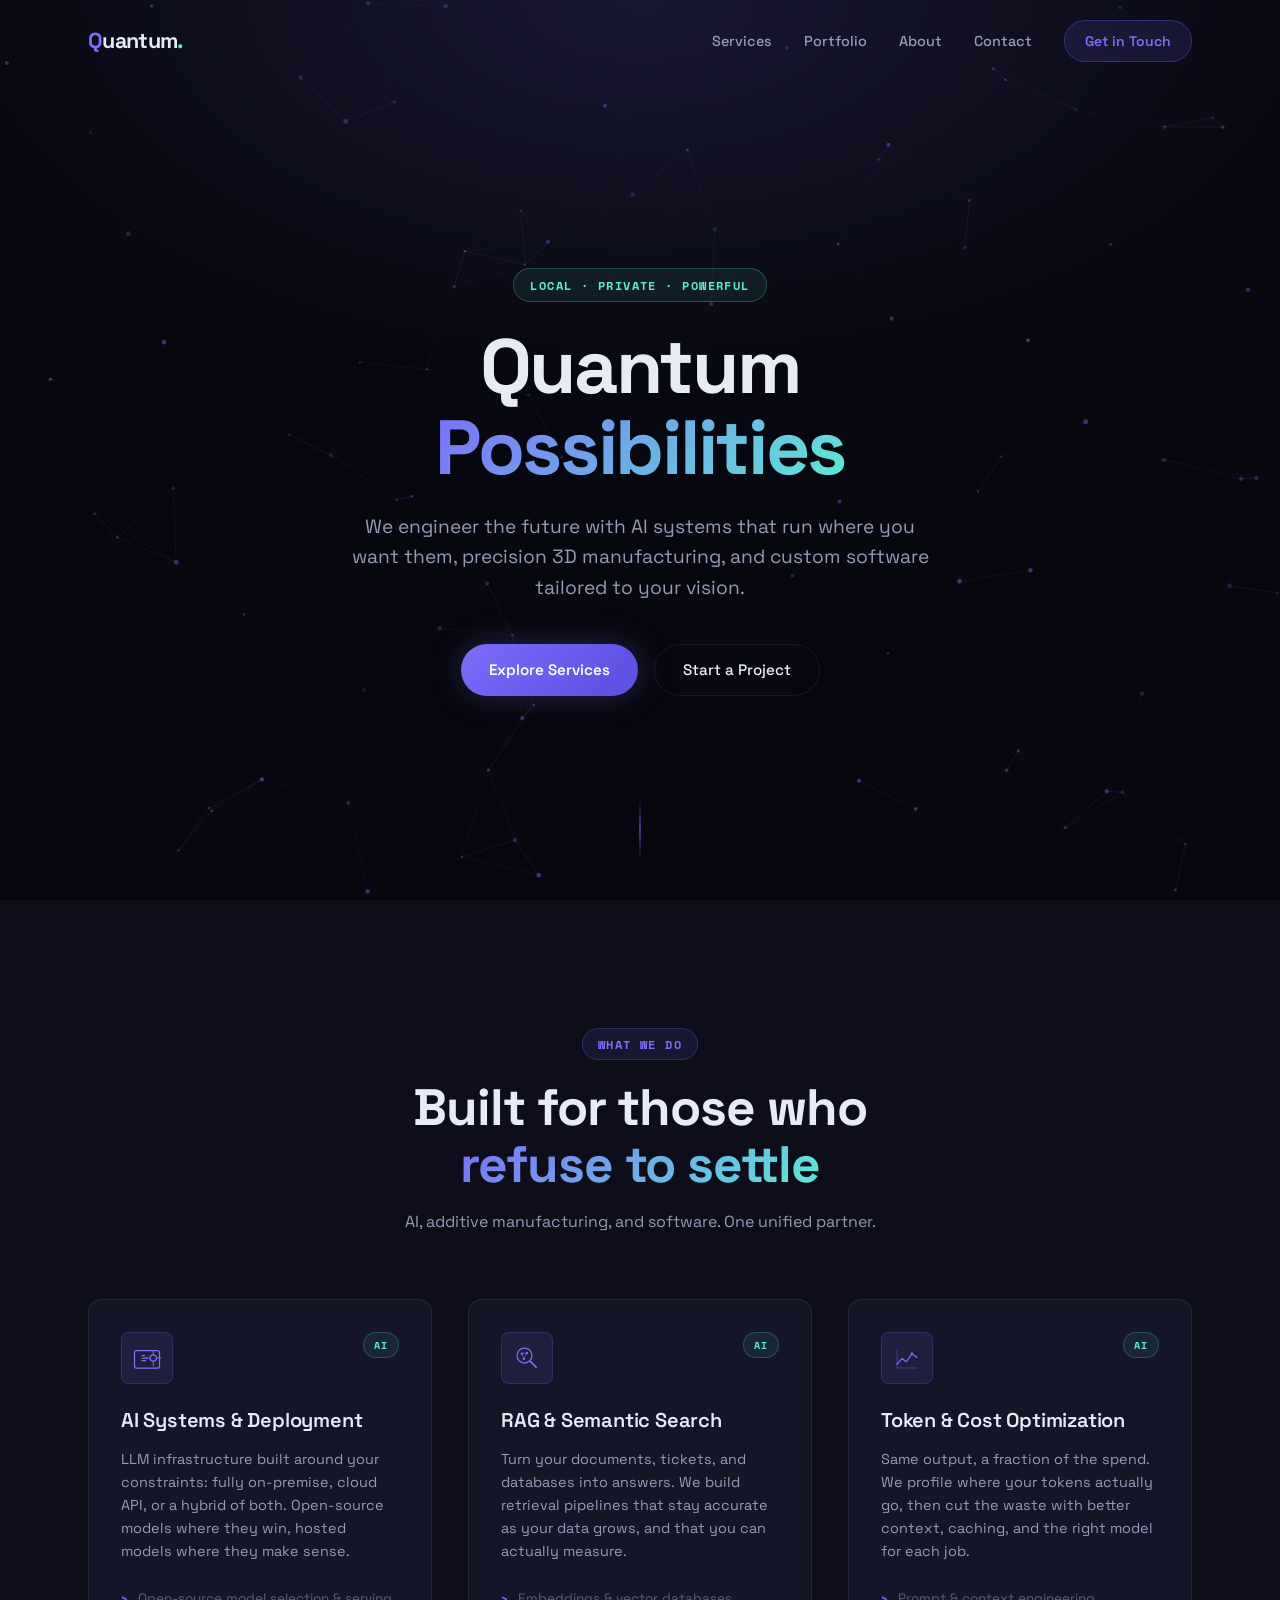
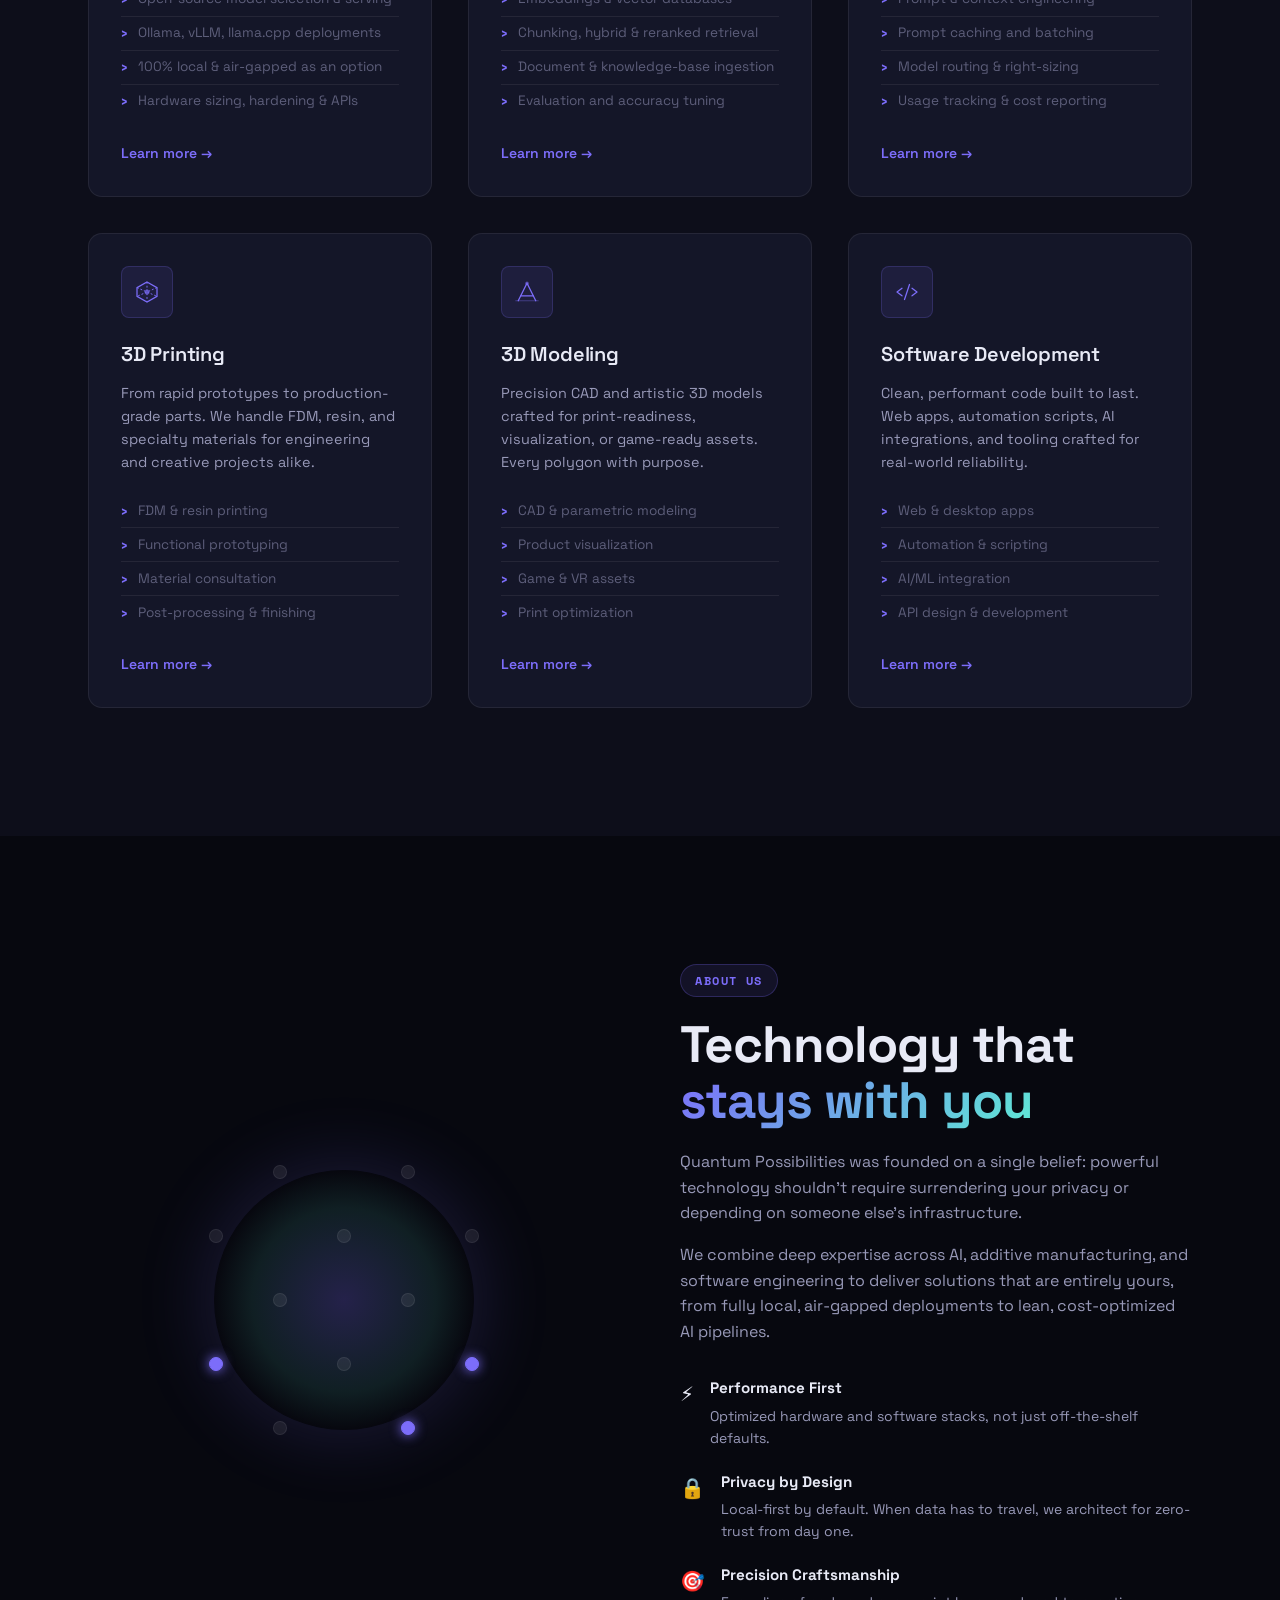
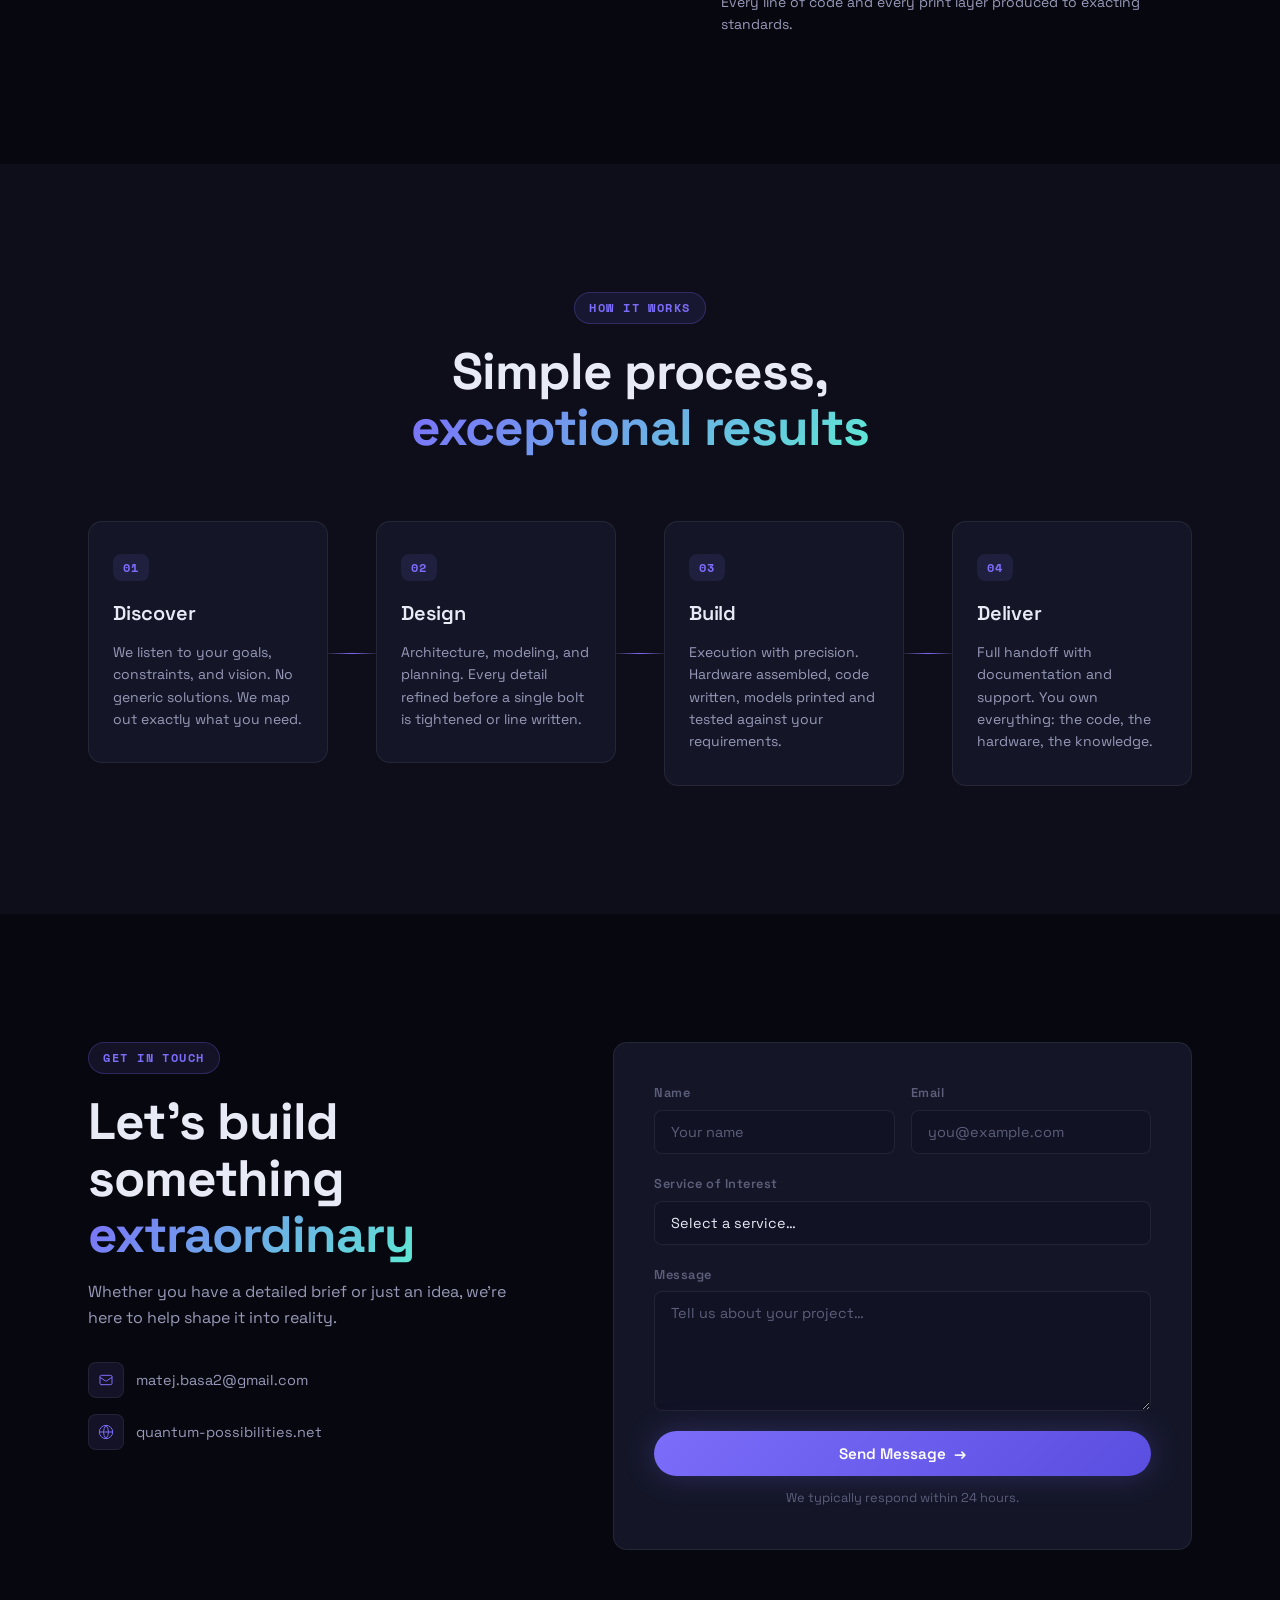
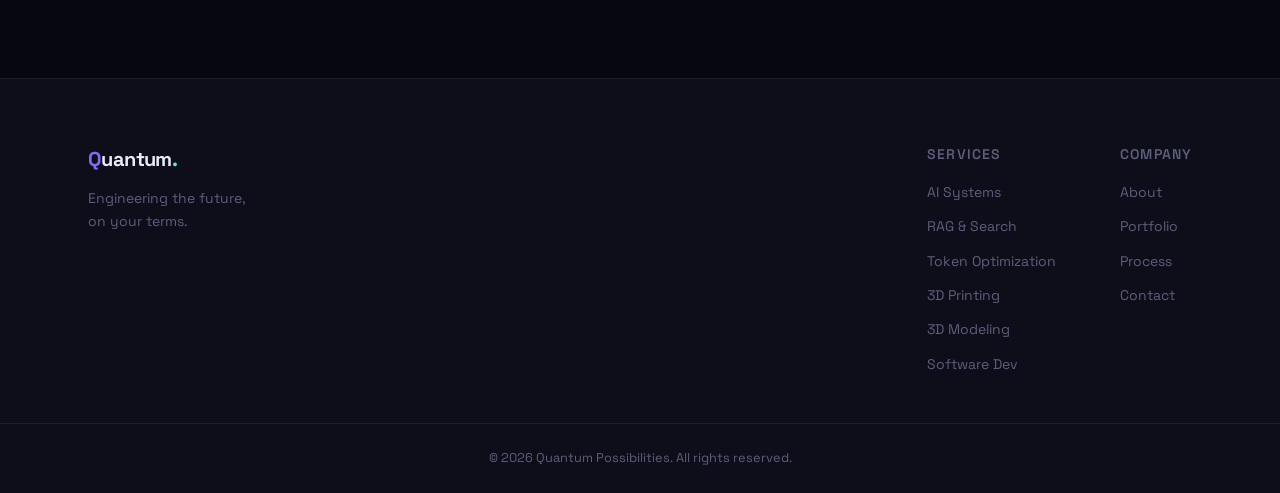
==== commit 5c7cc606: "Restore missing services-grid wrapper The grid container's opening tag was lost in an earlier edit, " ====
--- a/index.html
+++ b/index.html
@@ -79,6 +79,7 @@
         <p class="section-sub reveal">AI, additive manufacturing, and software. One unified partner.</p>
       </div>
 
+      <div class="services-grid">
 
         <div class="service-card reveal" data-delay="0">
           <div class="card-glow"></div>
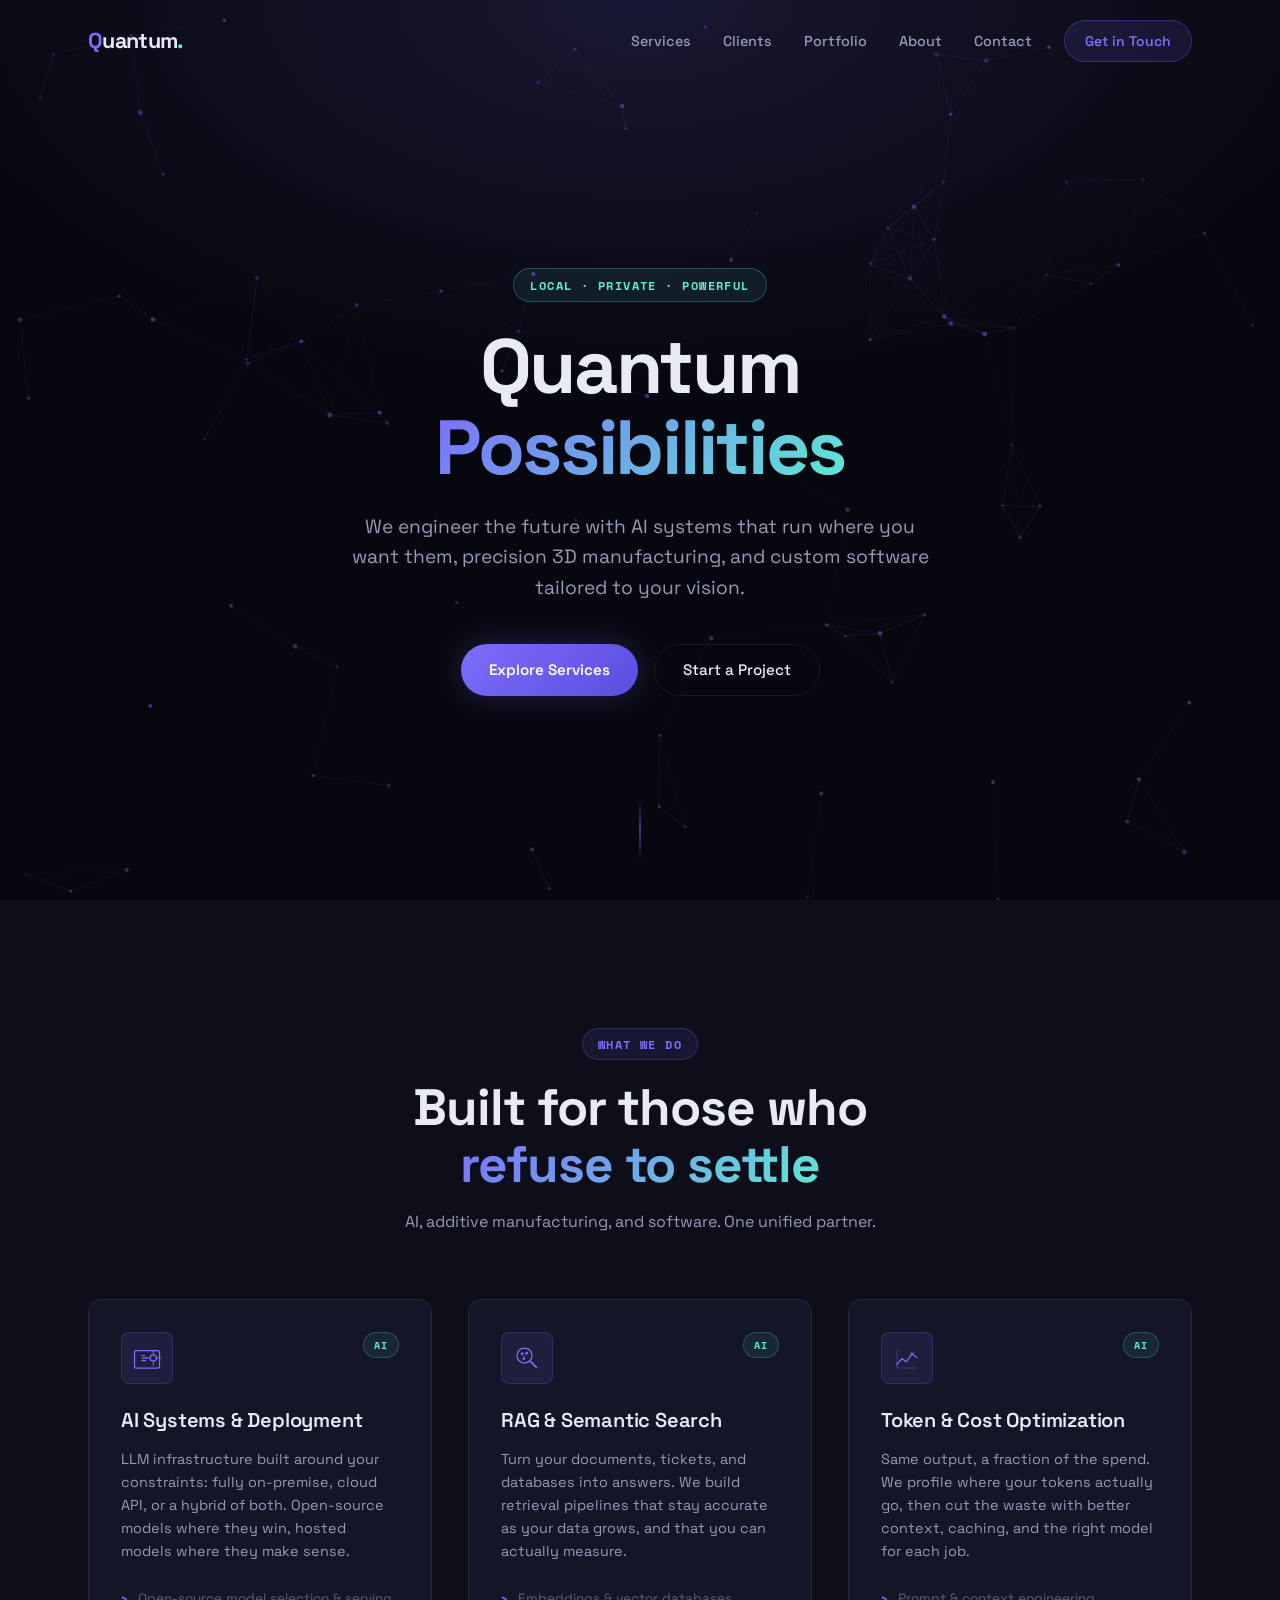
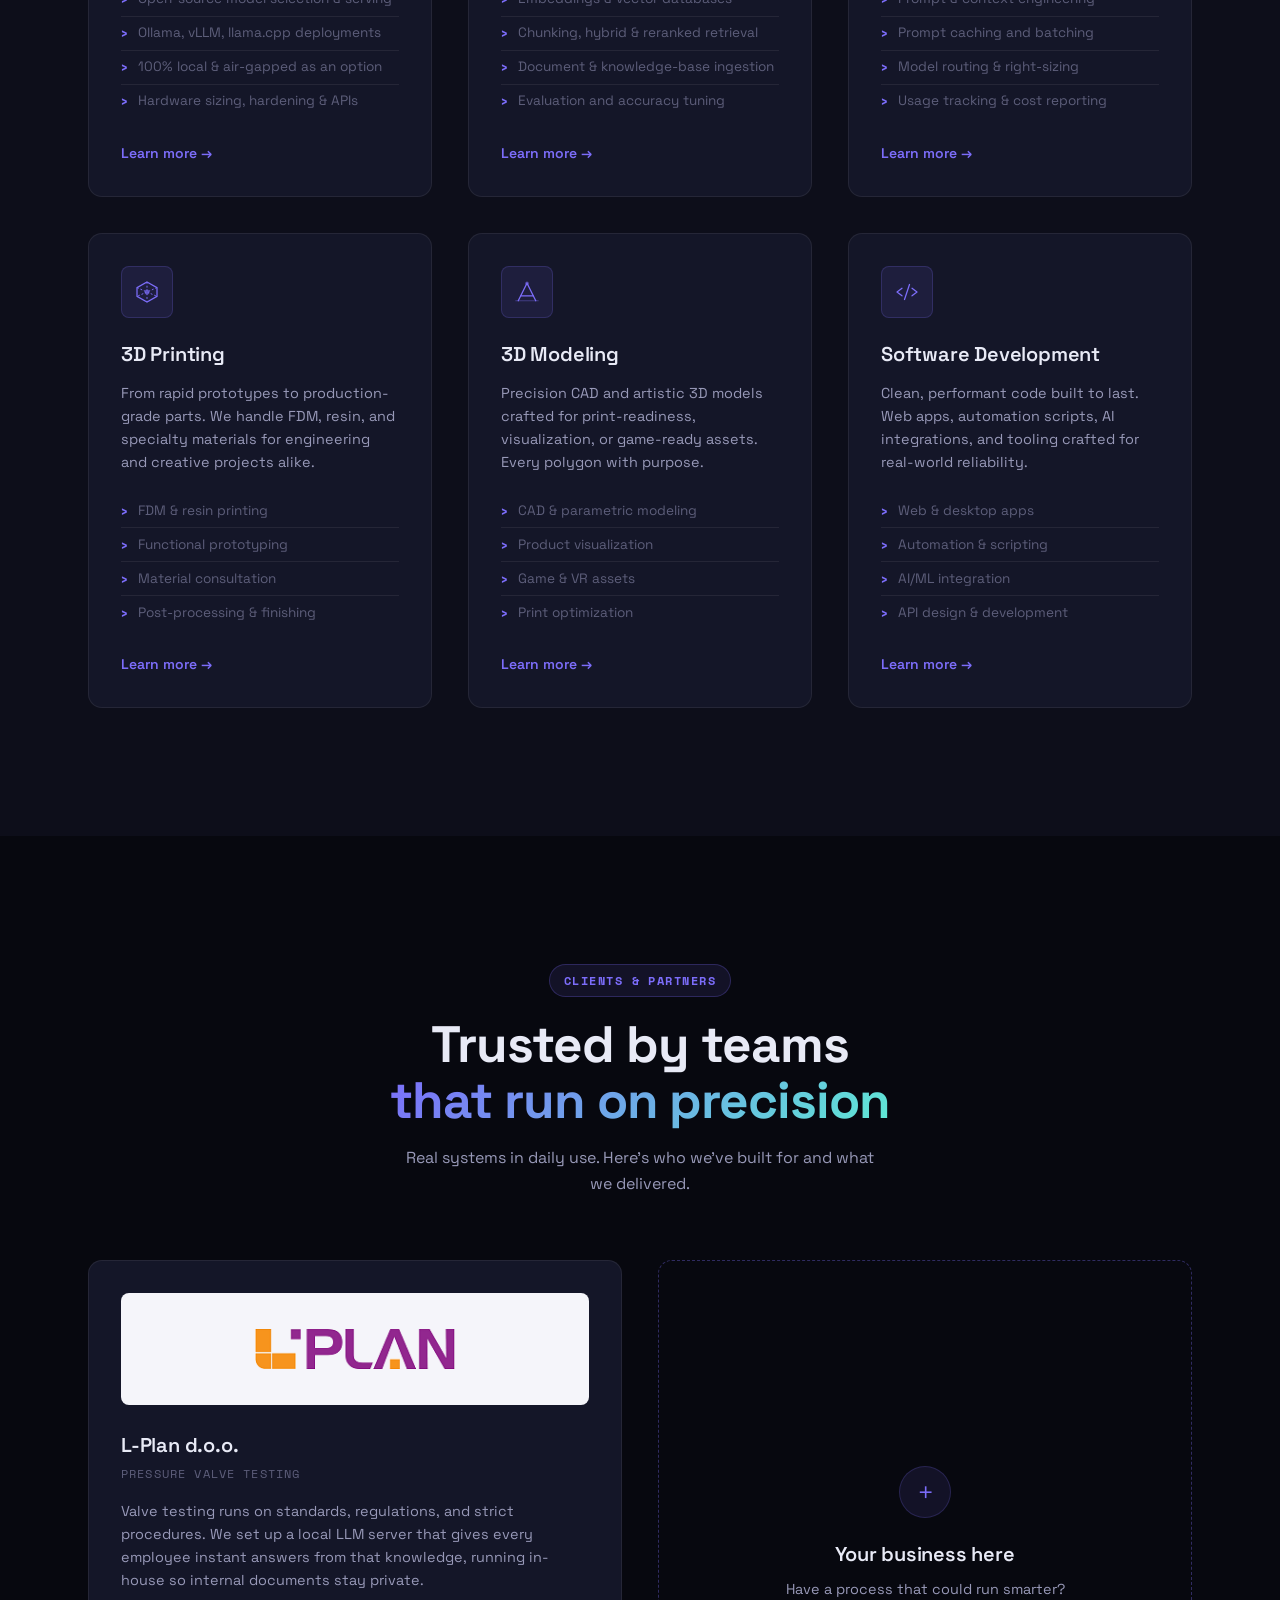
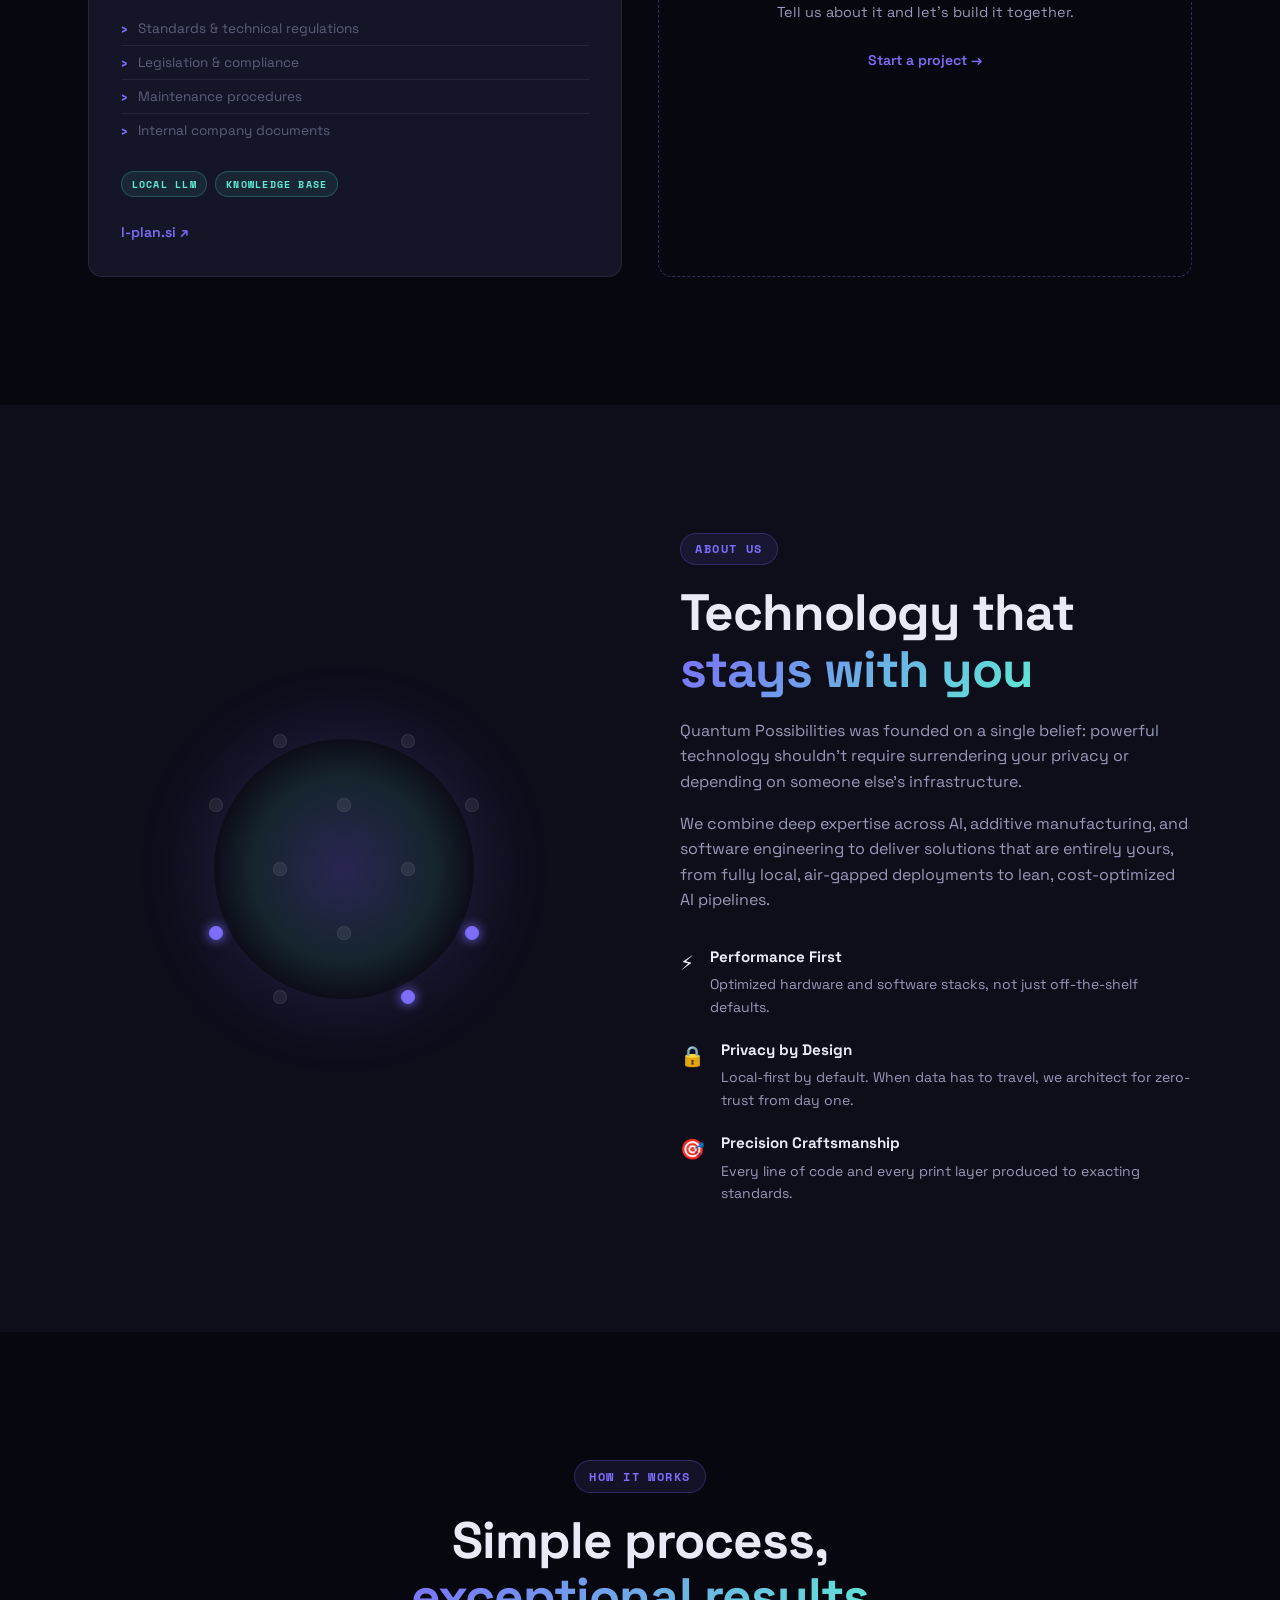
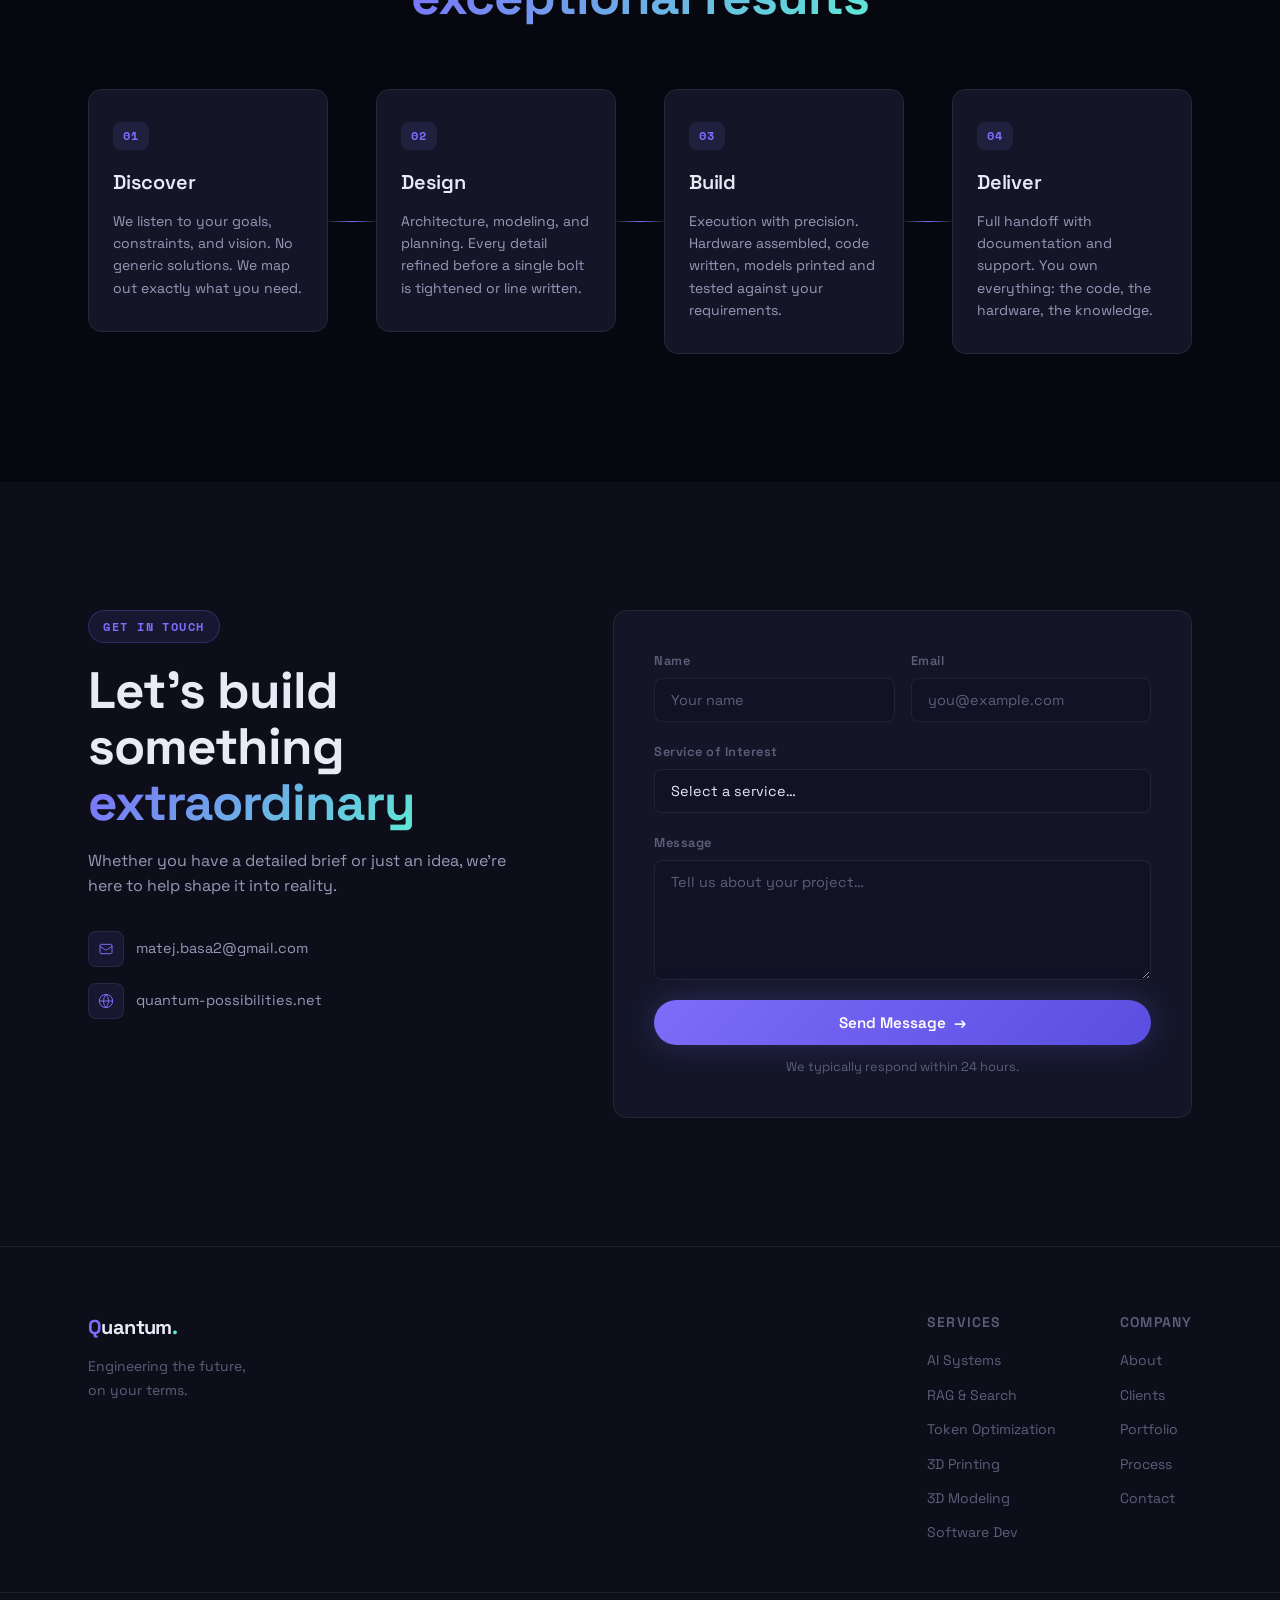
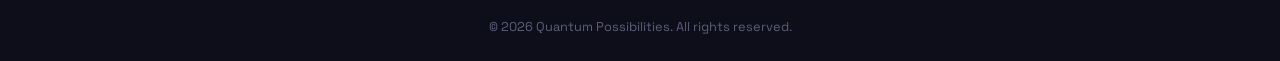
==== commit b366ea15: "Add Clients & Partners section with L-Plan New section after Services showcasing client work, starti" ====
--- a/index.html
+++ b/index.html
@@ -30,6 +30,7 @@
       </a>
       <ul class="nav-links">
         <li><a href="#services">Services</a></li>
+        <li><a href="#clients">Clients</a></li>
         <li><a href="portfolio.html">Portfolio</a></li>
         <li><a href="#about">About</a></li>
         <li><a href="#contact">Contact</a></li>
@@ -41,6 +42,7 @@
     </div>
     <div class="mobile-menu" id="mobile-menu">
       <a href="#services">Services</a>
+      <a href="#clients">Clients</a>
       <a href="portfolio.html">Portfolio</a>
       <a href="#about">About</a>
       <a href="#contact">Contact</a>
@@ -208,6 +210,50 @@
           </ul>
           <a href="#contact" class="card-link">Learn more →</a>
         </div>
+      </div>
+    </div>
+  </section>
+
+  <!-- CLIENTS -->
+  <section id="clients">
+    <div class="container">
+      <div class="section-header">
+        <span class="section-label reveal">Clients &amp; Partners</span>
+        <h2 class="reveal">Trusted by teams<br /><span class="gradient-text">that run on precision</span></h2>
+        <p class="section-sub reveal">Real systems in daily use. Here's who we've built for and what we delivered.</p>
+      </div>
+
+      <!-- To add a client: copy a .client-card block and put the logo in assets/clients/ -->
+      <div class="clients-grid">
+
+        <article class="service-card client-card reveal">
+          <div class="card-glow"></div>
+          <div class="client-logo">
+            <img src="assets/clients/l-plan.png" alt="L-Plan logo" width="210" height="42" loading="lazy" />
+          </div>
+          <h3>L-Plan d.o.o.</h3>
+          <span class="client-sector">Pressure valve testing</span>
+          <p>Valve testing runs on standards, regulations, and strict procedures. We set up a local LLM server that gives every employee instant answers from that knowledge, running in-house so internal documents stay private.</p>
+          <ul class="card-features">
+            <li>Standards &amp; technical regulations</li>
+            <li>Legislation &amp; compliance</li>
+            <li>Maintenance procedures</li>
+            <li>Internal company documents</li>
+          </ul>
+          <div class="client-tags">
+            <span>Local LLM</span>
+            <span>Knowledge Base</span>
+          </div>
+          <a href="https://www.l-plan.si/" class="card-link" target="_blank" rel="noopener">l-plan.si ↗</a>
+        </article>
+
+        <a href="#contact" class="client-card client-cta reveal" data-delay="100">
+          <span class="client-cta-icon">+</span>
+          <h3>Your business here</h3>
+          <p>Have a process that could run smarter? Tell us about it and let's build it together.</p>
+          <span class="card-link">Start a project →</span>
+        </a>
+
       </div>
     </div>
   </section>
@@ -384,6 +430,7 @@
         <div class="footer-col">
           <h4>Company</h4>
           <a href="#about">About</a>
+          <a href="#clients">Clients</a>
           <a href="portfolio.html">Portfolio</a>
           <a href="#process">Process</a>
           <a href="#contact">Contact</a>
--- a/assets/style.css
+++ b/assets/style.css
@@ -262,8 +262,57 @@
 .card-link { margin-top: auto; align-self: flex-start; font-size: 0.875rem; font-weight: 600; color: var(--accent); transition: gap var(--transition); }
 .card-link:hover { text-decoration: underline; text-underline-offset: 3px; }
 
+/* ----------- CLIENTS ----------- */
+#clients { background: var(--bg); }
+
+.clients-grid {
+  display: grid;
+  grid-template-columns: repeat(auto-fit, minmax(min(100%, 320px), 1fr));
+  gap: 2.25rem;
+}
+
+/* Light plate keeps client brand colors legible on the dark theme */
+.client-logo {
+  display: flex; align-items: center; justify-content: center;
+  height: 112px; padding: 1.5rem; margin-bottom: 1.5rem;
+  background: #f5f5fa; border-radius: var(--radius-sm);
+}
+.client-logo img { width: auto; height: auto; max-width: min(100%, 200px); max-height: 56px; }
+
+.client-card h3 { margin-bottom: 0.25rem; }
+.client-sector {
+  display: block; font-family: var(--mono); font-size: 0.72rem;
+  letter-spacing: 0.1em; text-transform: uppercase;
+  color: var(--text-3); margin-bottom: 1rem;
+}
+
+.client-tags { display: flex; flex-wrap: wrap; gap: 0.5rem; margin-bottom: 1.5rem; }
+.client-tags span {
+  font-family: var(--mono); font-size: 0.65rem; font-weight: 700;
+  letter-spacing: 0.12em; text-transform: uppercase; color: var(--accent-2);
+  background: rgba(94,234,212,0.08); border: 1px solid rgba(94,234,212,0.22);
+  border-radius: 50px; padding: 0.25rem 0.6rem;
+}
+
+.client-cta {
+  display: flex; flex-direction: column; align-items: center; justify-content: center;
+  text-align: center; padding: 2rem;
+  border: 1px dashed rgba(124,109,250,0.35); border-radius: var(--radius);
+}
+.client-cta:hover { border-color: var(--accent); background: rgba(124,109,250,0.05); }
+.client-cta-icon {
+  width: 52px; height: 52px; display: flex; align-items: center; justify-content: center;
+  font-size: 1.75rem; font-weight: 300; line-height: 1; color: var(--accent);
+  background: rgba(124,109,250,0.1); border: 1px solid rgba(124,109,250,0.2);
+  border-radius: 50%; margin-bottom: 1.25rem;
+}
+.client-cta h3 { margin-bottom: 0.5rem; }
+.client-cta p { font-size: 0.9rem; max-width: 300px; margin-bottom: 1.5rem; }
+.client-cta .card-link { margin-top: 0; align-self: center; }
+.client-cta:hover .card-link { text-decoration: underline; text-underline-offset: 3px; }
+
 /* ----------- ABOUT ----------- */
-#about { background: var(--bg); }
+#about { background: var(--bg-2); }
 
 .about-inner {
   display: grid; grid-template-columns: 1fr 1fr; gap: 5rem; align-items: center;
@@ -316,7 +365,7 @@
 .pillar p { font-size: 0.875rem; }
 
 /* ----------- PROCESS ----------- */
-#process { background: var(--bg-2); }
+#process { background: var(--bg); }
 
 .process-steps {
   display: grid;
@@ -366,7 +415,7 @@
 }
 
 /* ----------- CONTACT ----------- */
-#contact { background: var(--bg); }
+#contact { background: var(--bg-2); }
 
 .contact-inner {
   display: grid; grid-template-columns: 1fr 1.3fr; gap: 5rem; align-items: start;
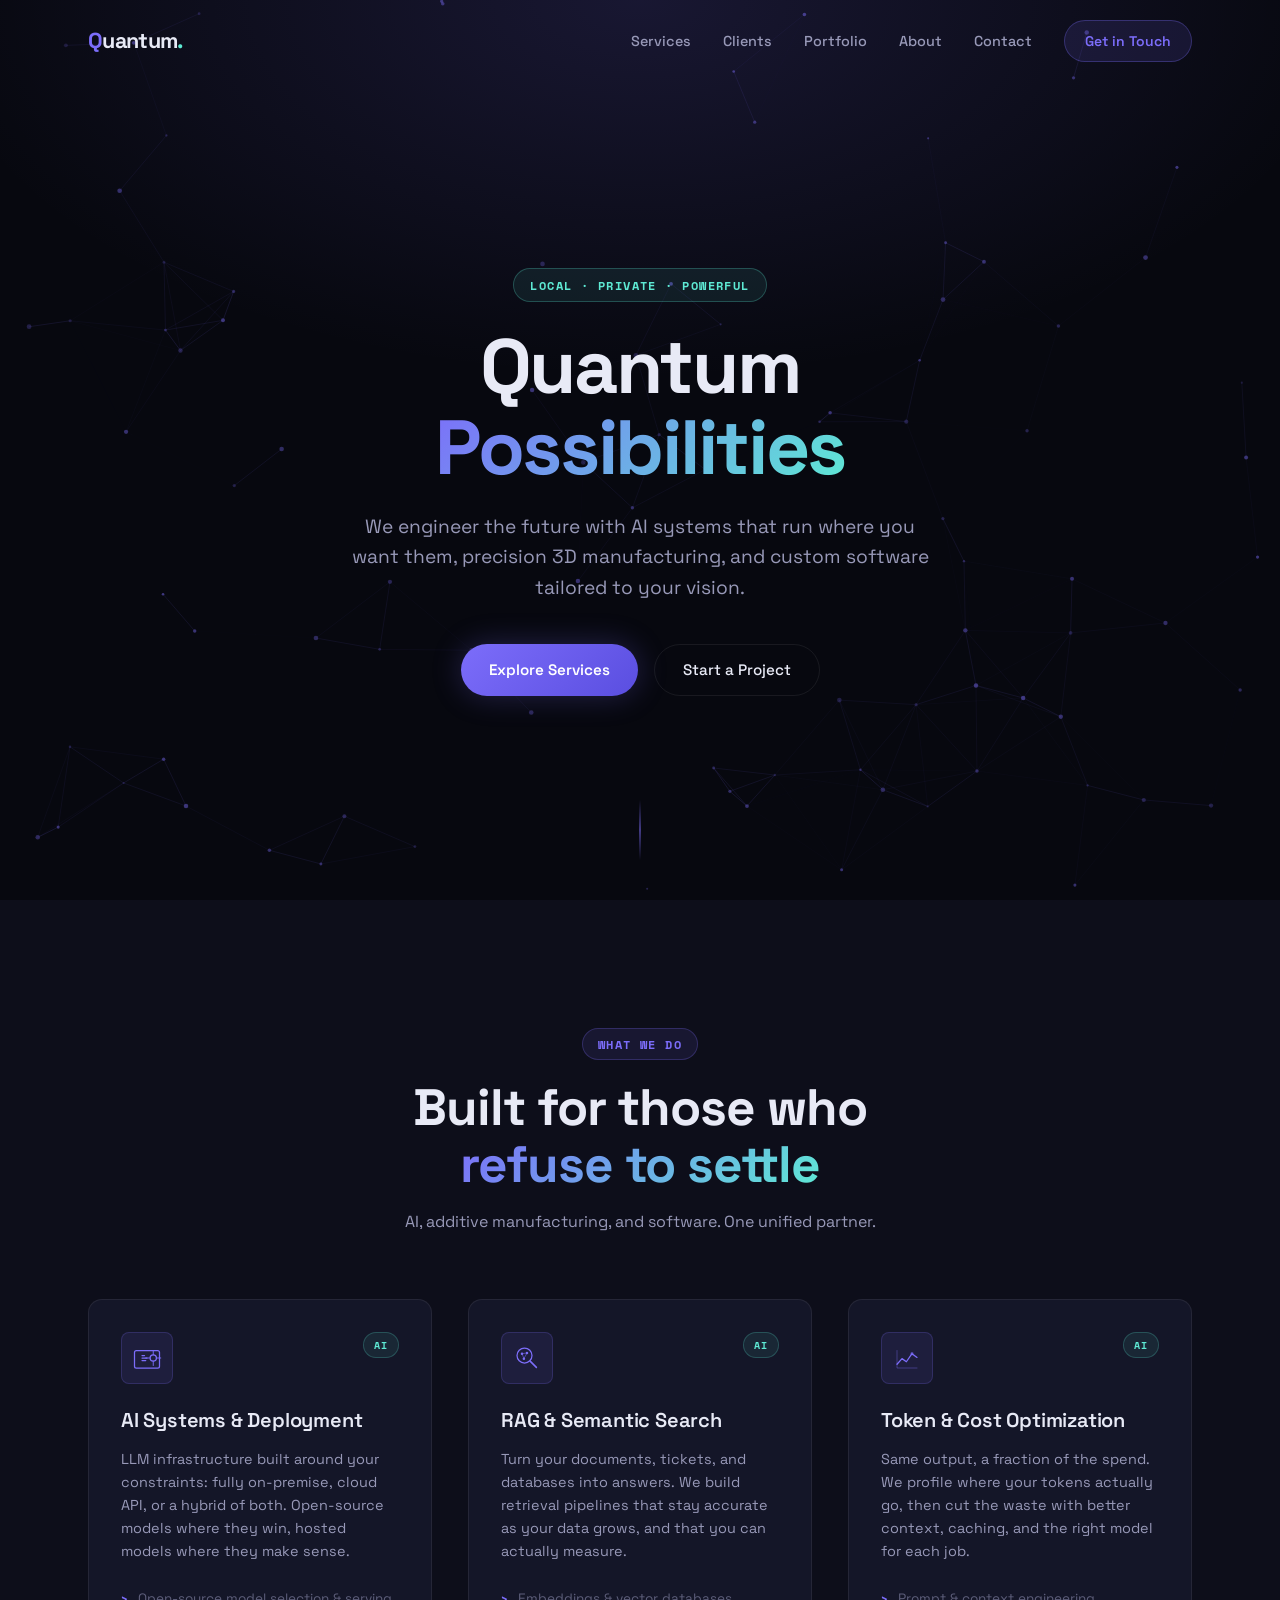
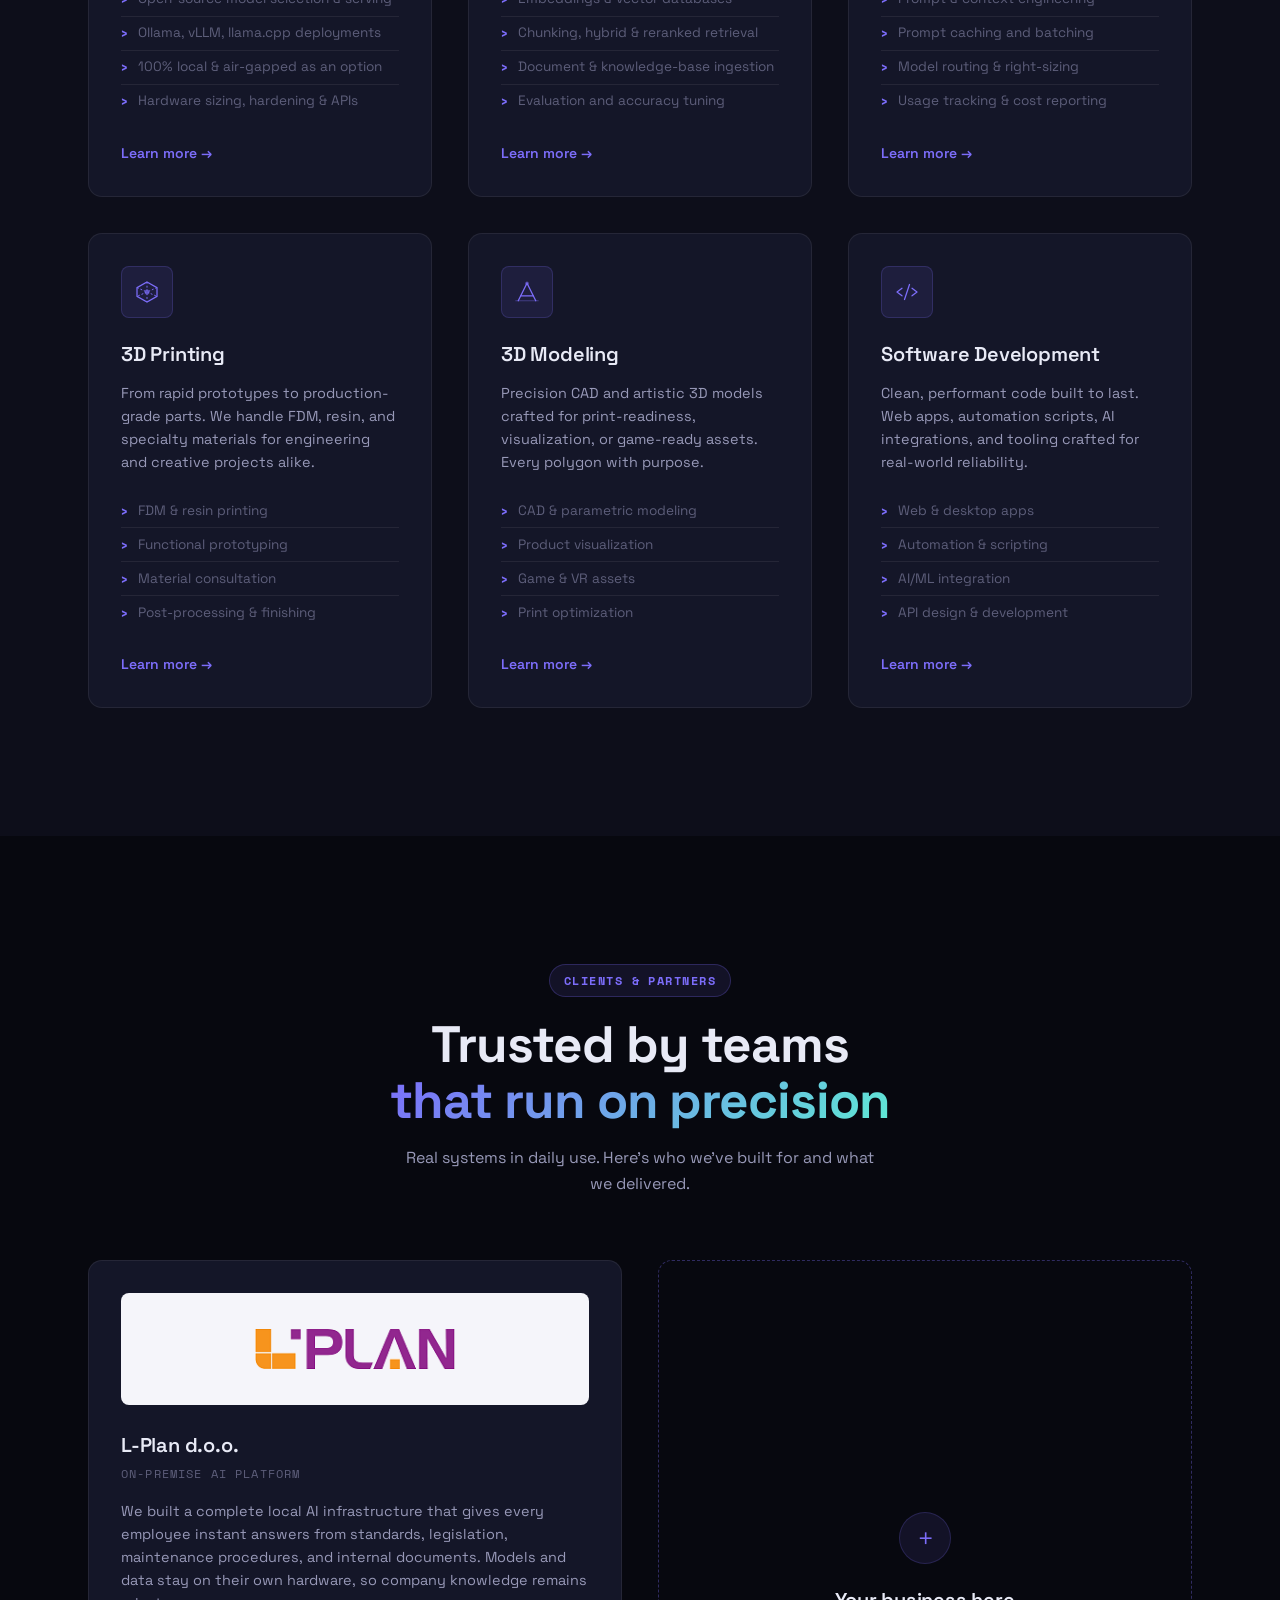
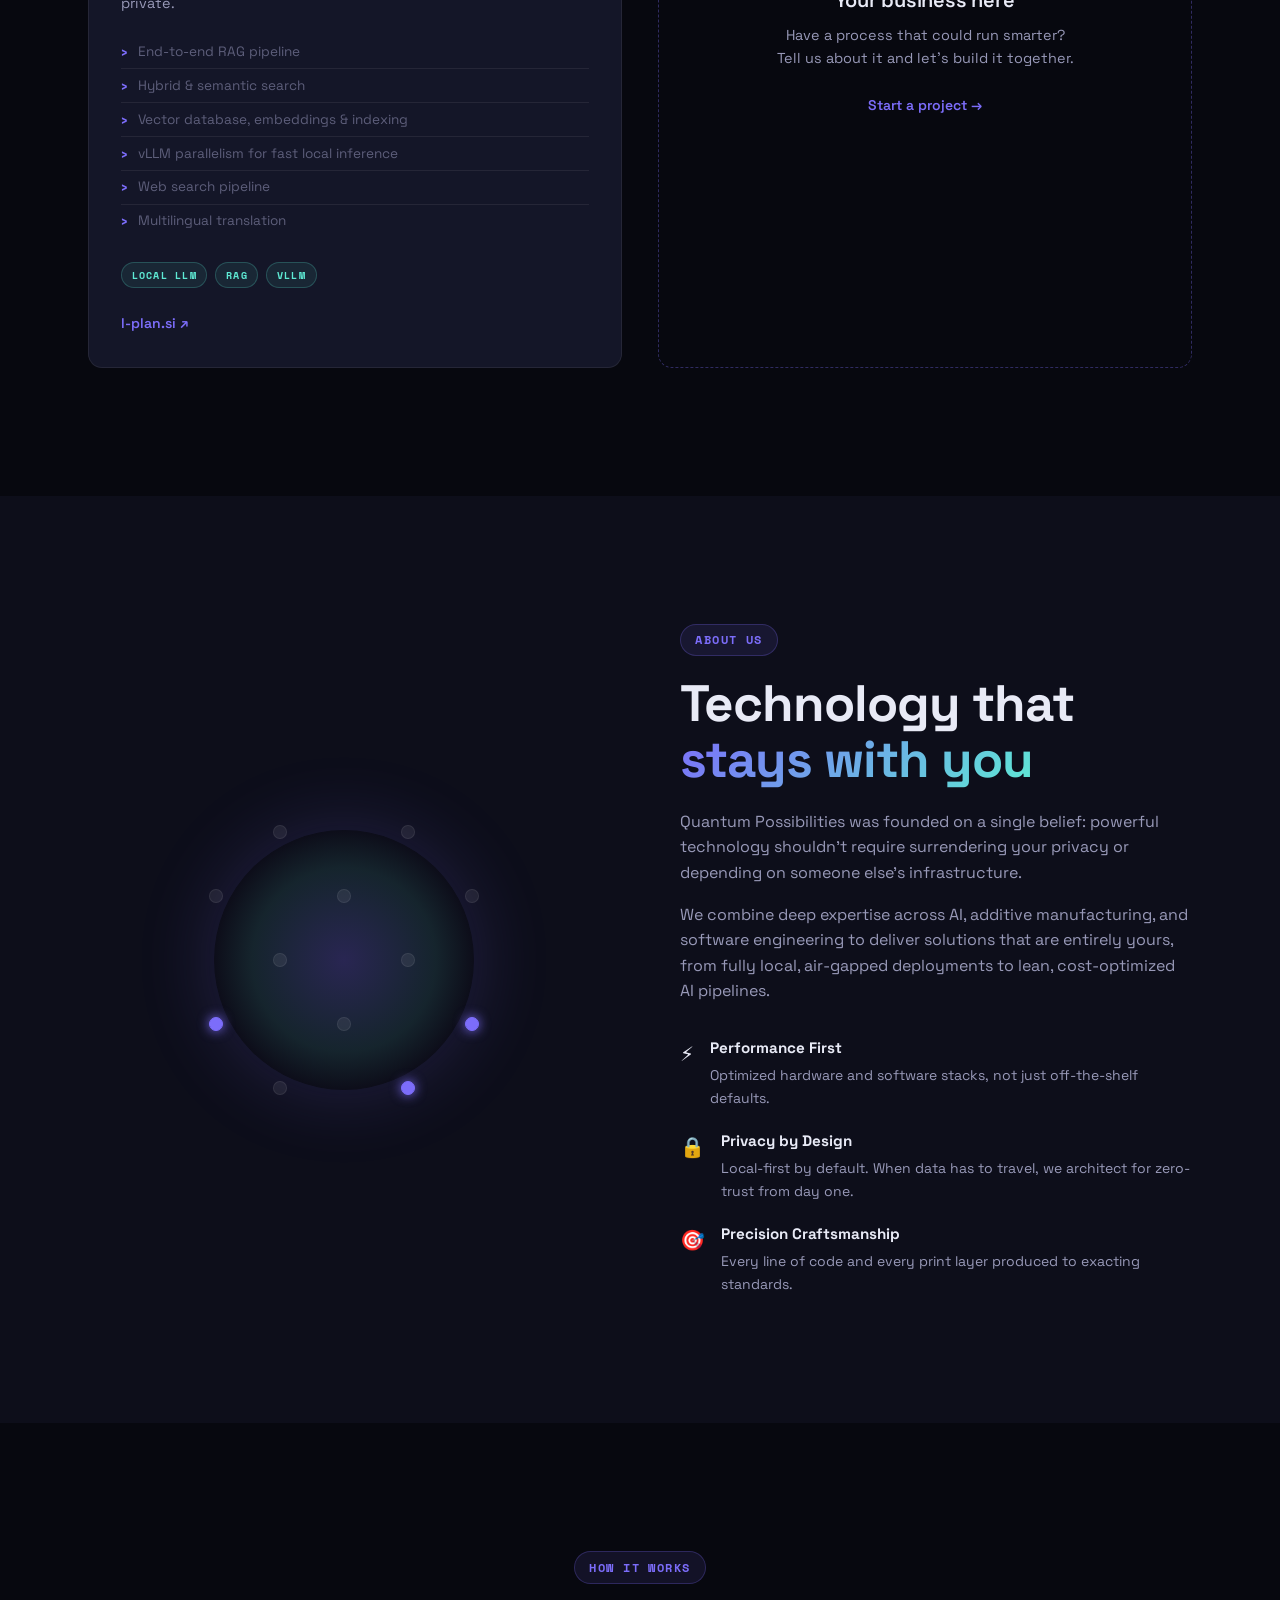
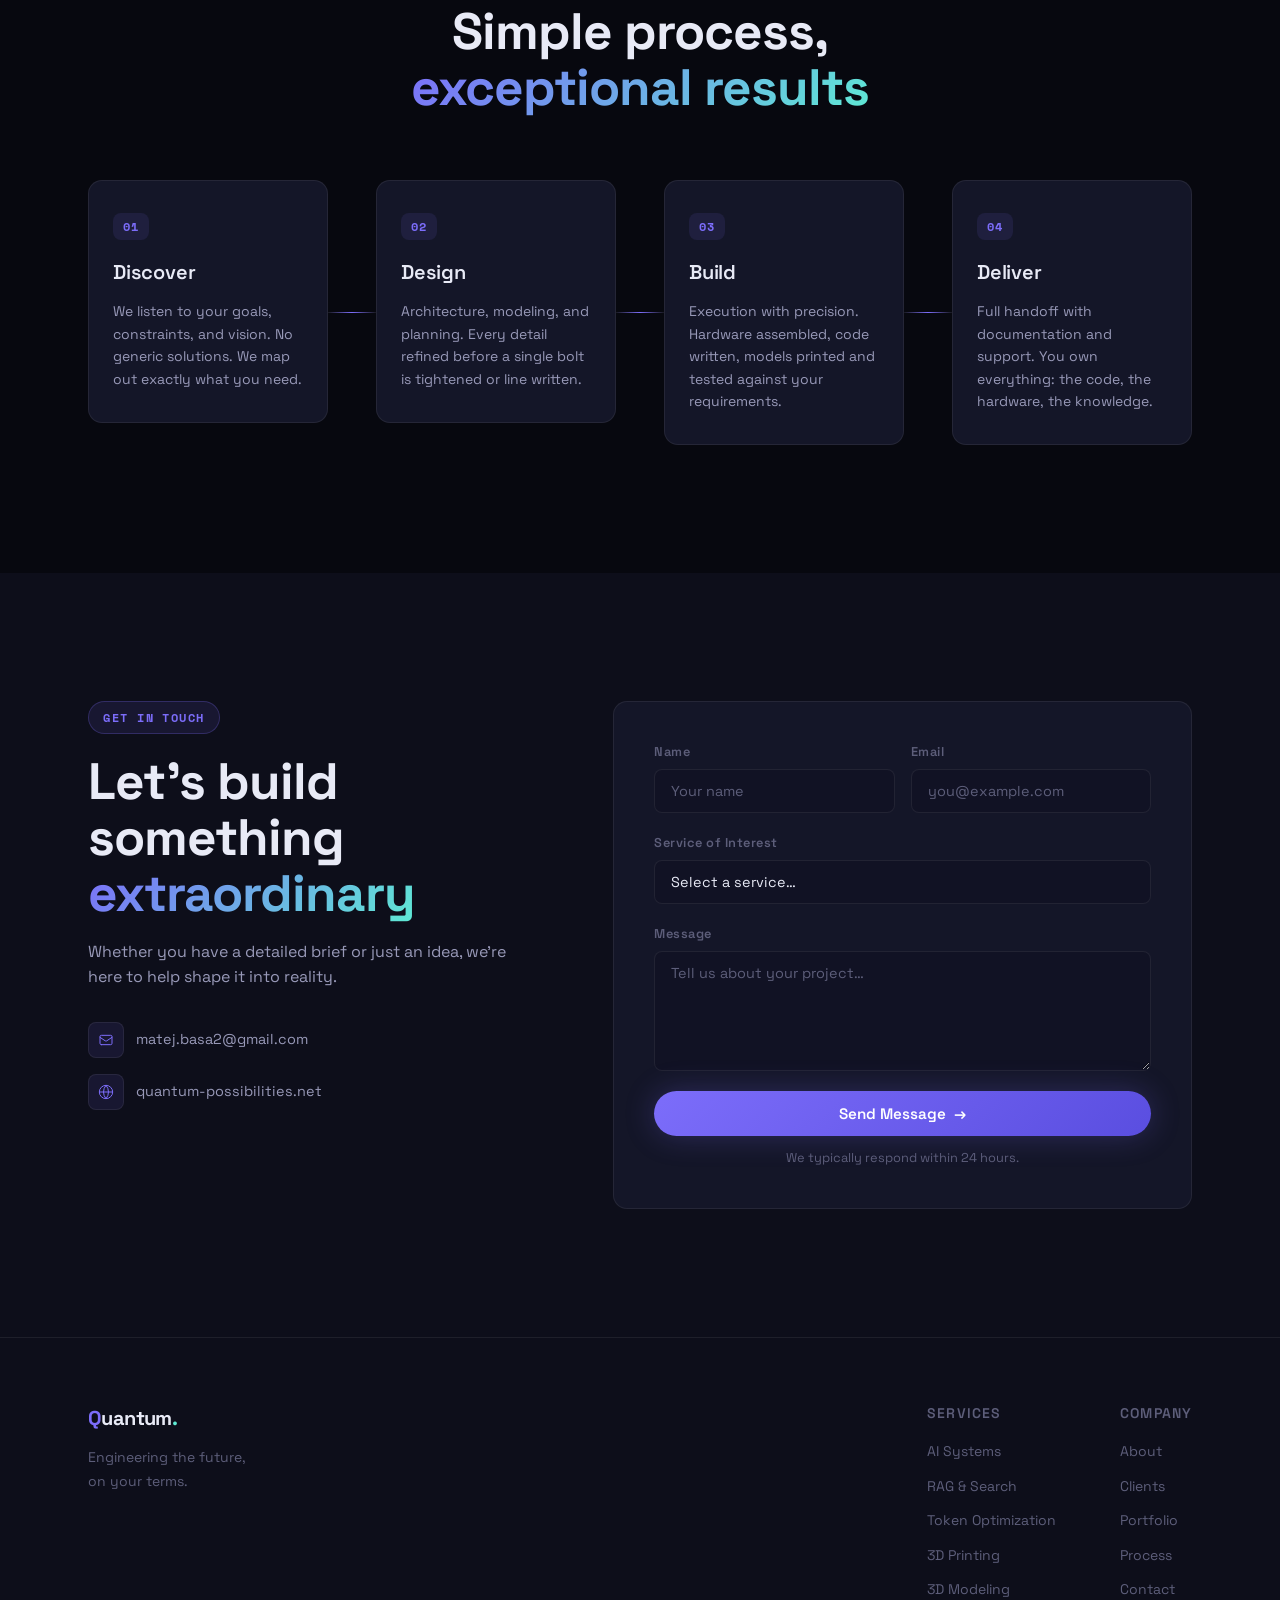
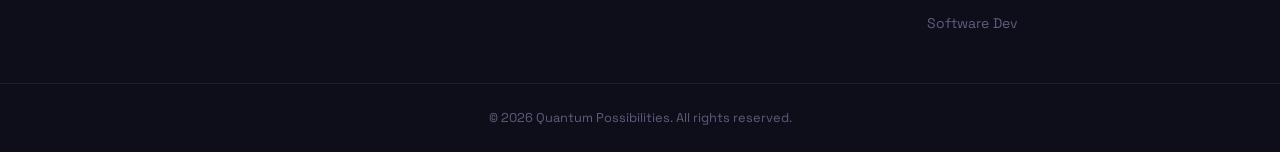
==== commit cc1c85c4: "Refocus L-Plan card on the AI infrastructure we built Drop the client's industry and list the platfo" ====
--- a/index.html
+++ b/index.html
@@ -232,17 +232,20 @@
             <img src="assets/clients/l-plan.png" alt="L-Plan logo" width="210" height="42" loading="lazy" />
           </div>
           <h3>L-Plan d.o.o.</h3>
-          <span class="client-sector">Pressure valve testing</span>
-          <p>Valve testing runs on standards, regulations, and strict procedures. We set up a local LLM server that gives every employee instant answers from that knowledge, running in-house so internal documents stay private.</p>
-          <ul class="card-features">
-            <li>Standards &amp; technical regulations</li>
-            <li>Legislation &amp; compliance</li>
-            <li>Maintenance procedures</li>
-            <li>Internal company documents</li>
+          <span class="client-sector">On-premise AI platform</span>
+          <p>We built a complete local AI infrastructure that gives every employee instant answers from standards, legislation, maintenance procedures, and internal documents. Models and data stay on their own hardware, so company knowledge remains private.</p>
+          <ul class="card-features">
+            <li>End-to-end RAG pipeline</li>
+            <li>Hybrid &amp; semantic search</li>
+            <li>Vector database, embeddings &amp; indexing</li>
+            <li>vLLM parallelism for fast local inference</li>
+            <li>Web search pipeline</li>
+            <li>Multilingual translation</li>
           </ul>
           <div class="client-tags">
             <span>Local LLM</span>
-            <span>Knowledge Base</span>
+            <span>RAG</span>
+            <span>vLLM</span>
           </div>
           <a href="https://www.l-plan.si/" class="card-link" target="_blank" rel="noopener">l-plan.si ↗</a>
         </article>
